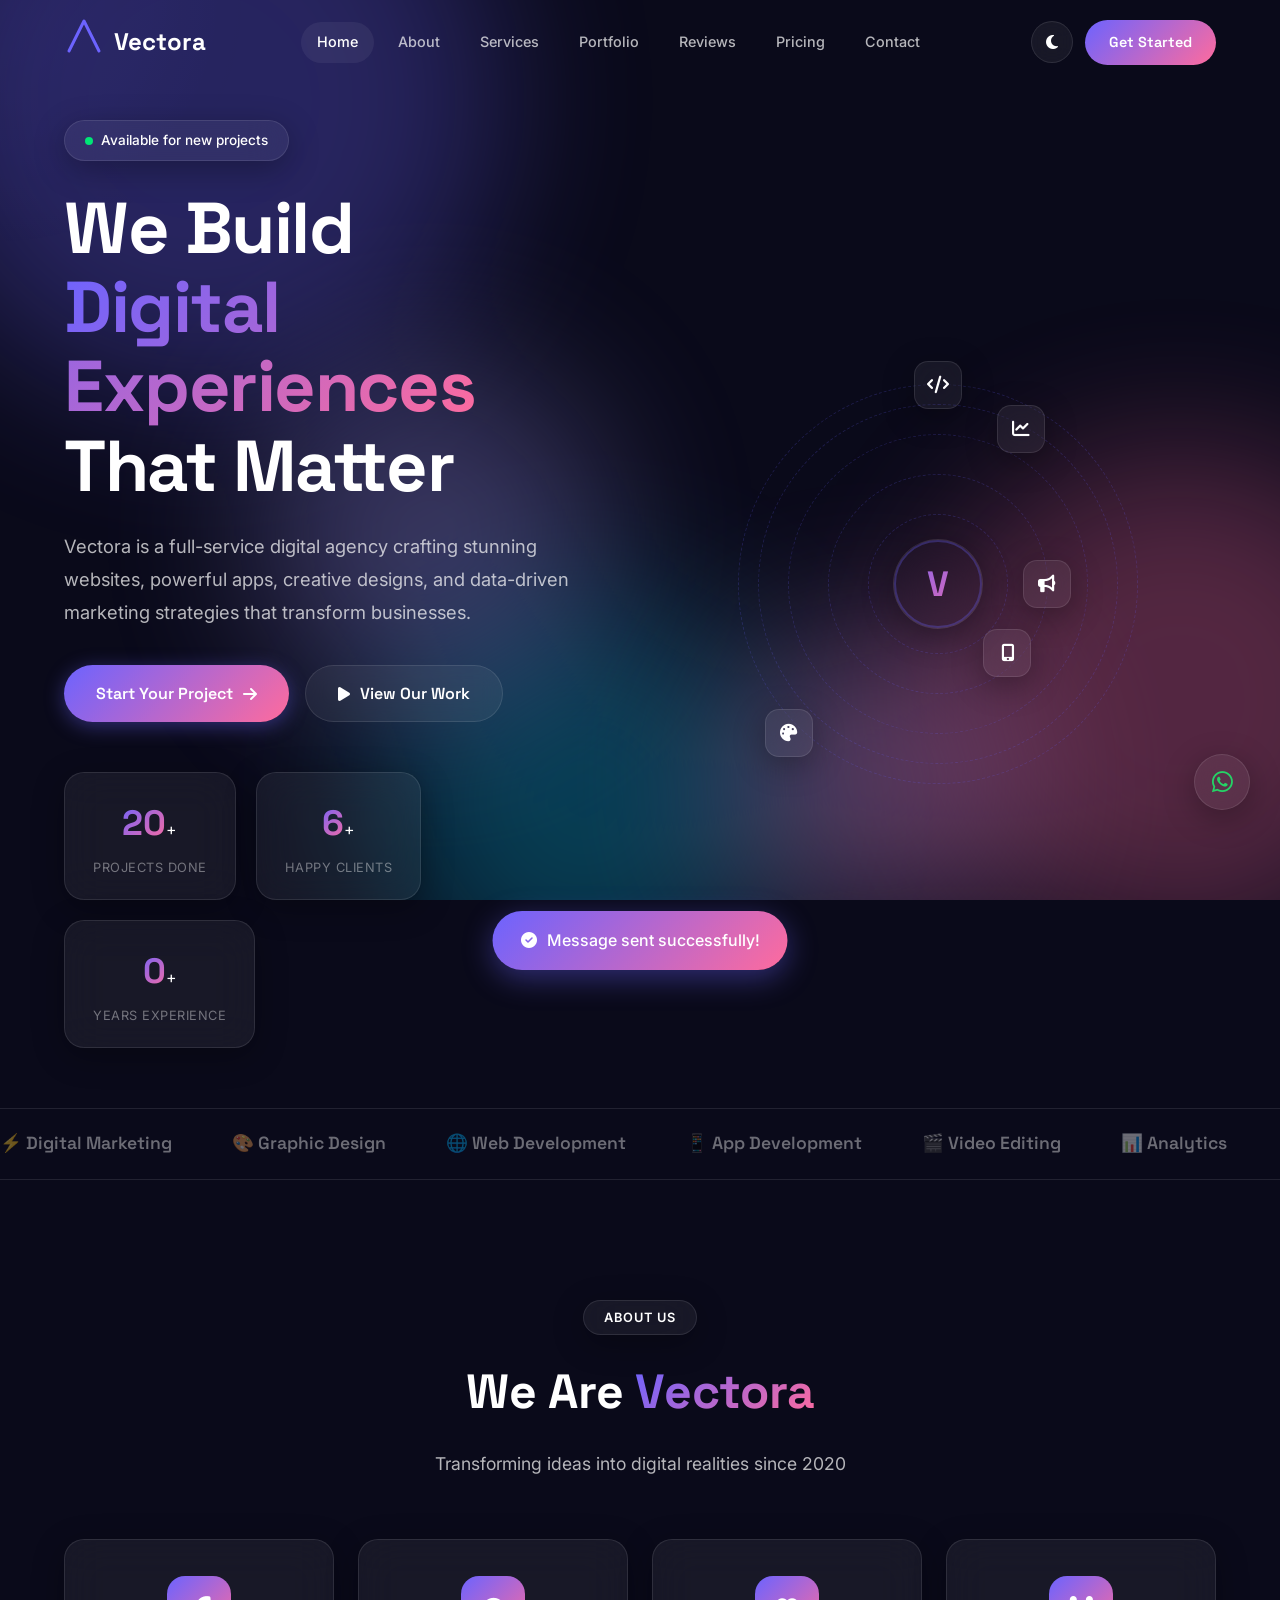
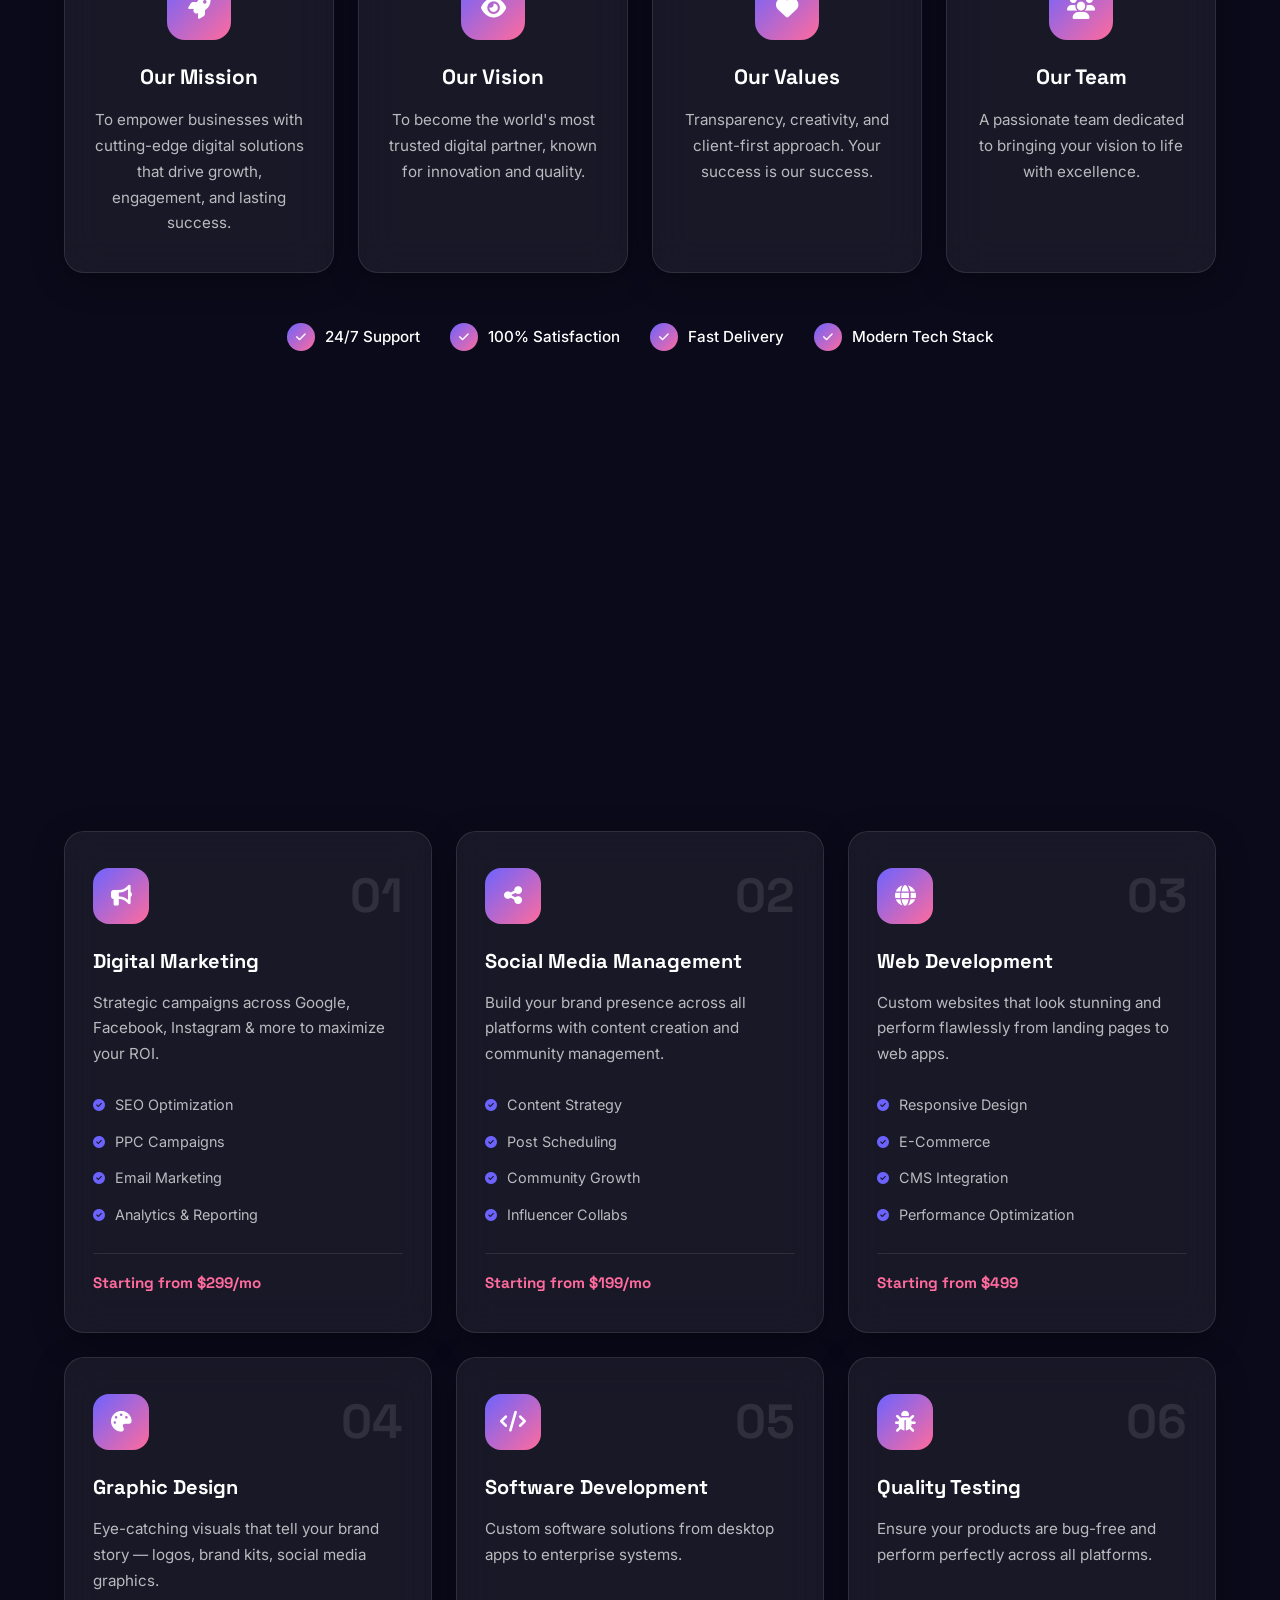
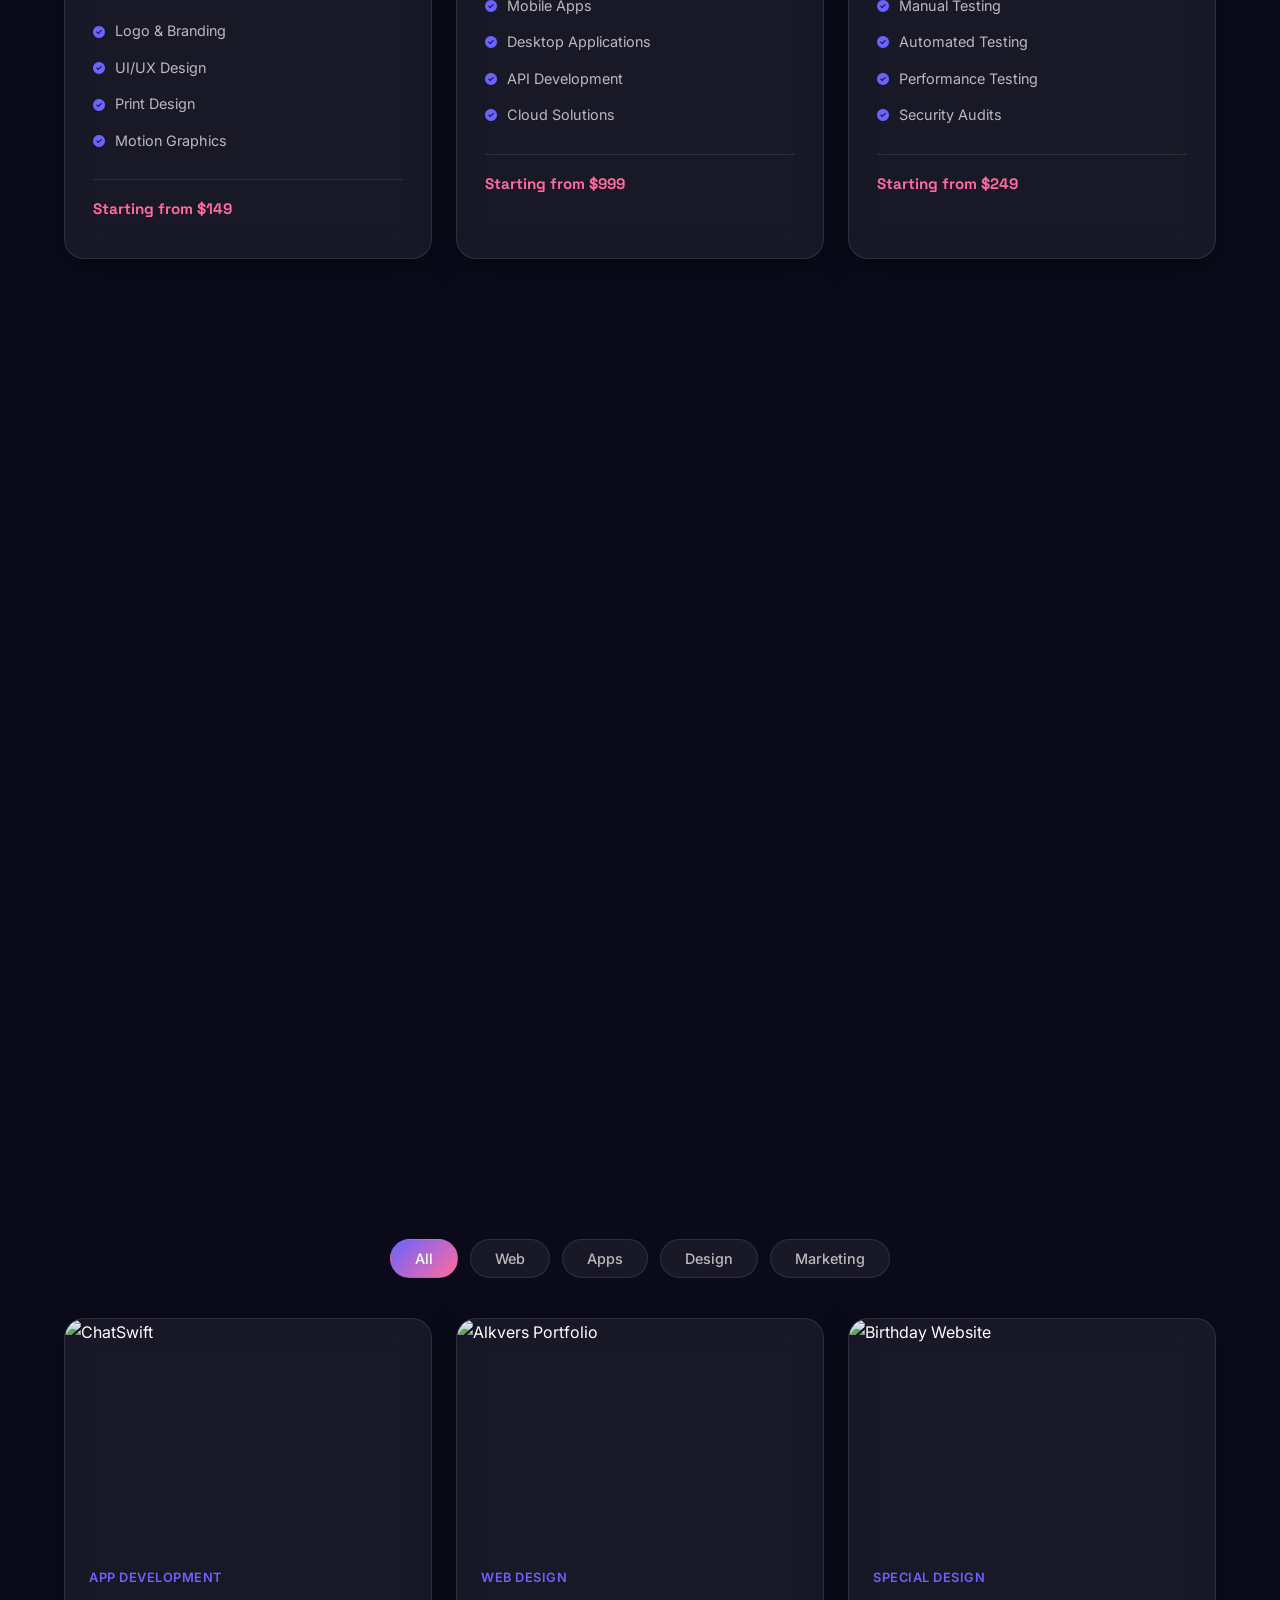
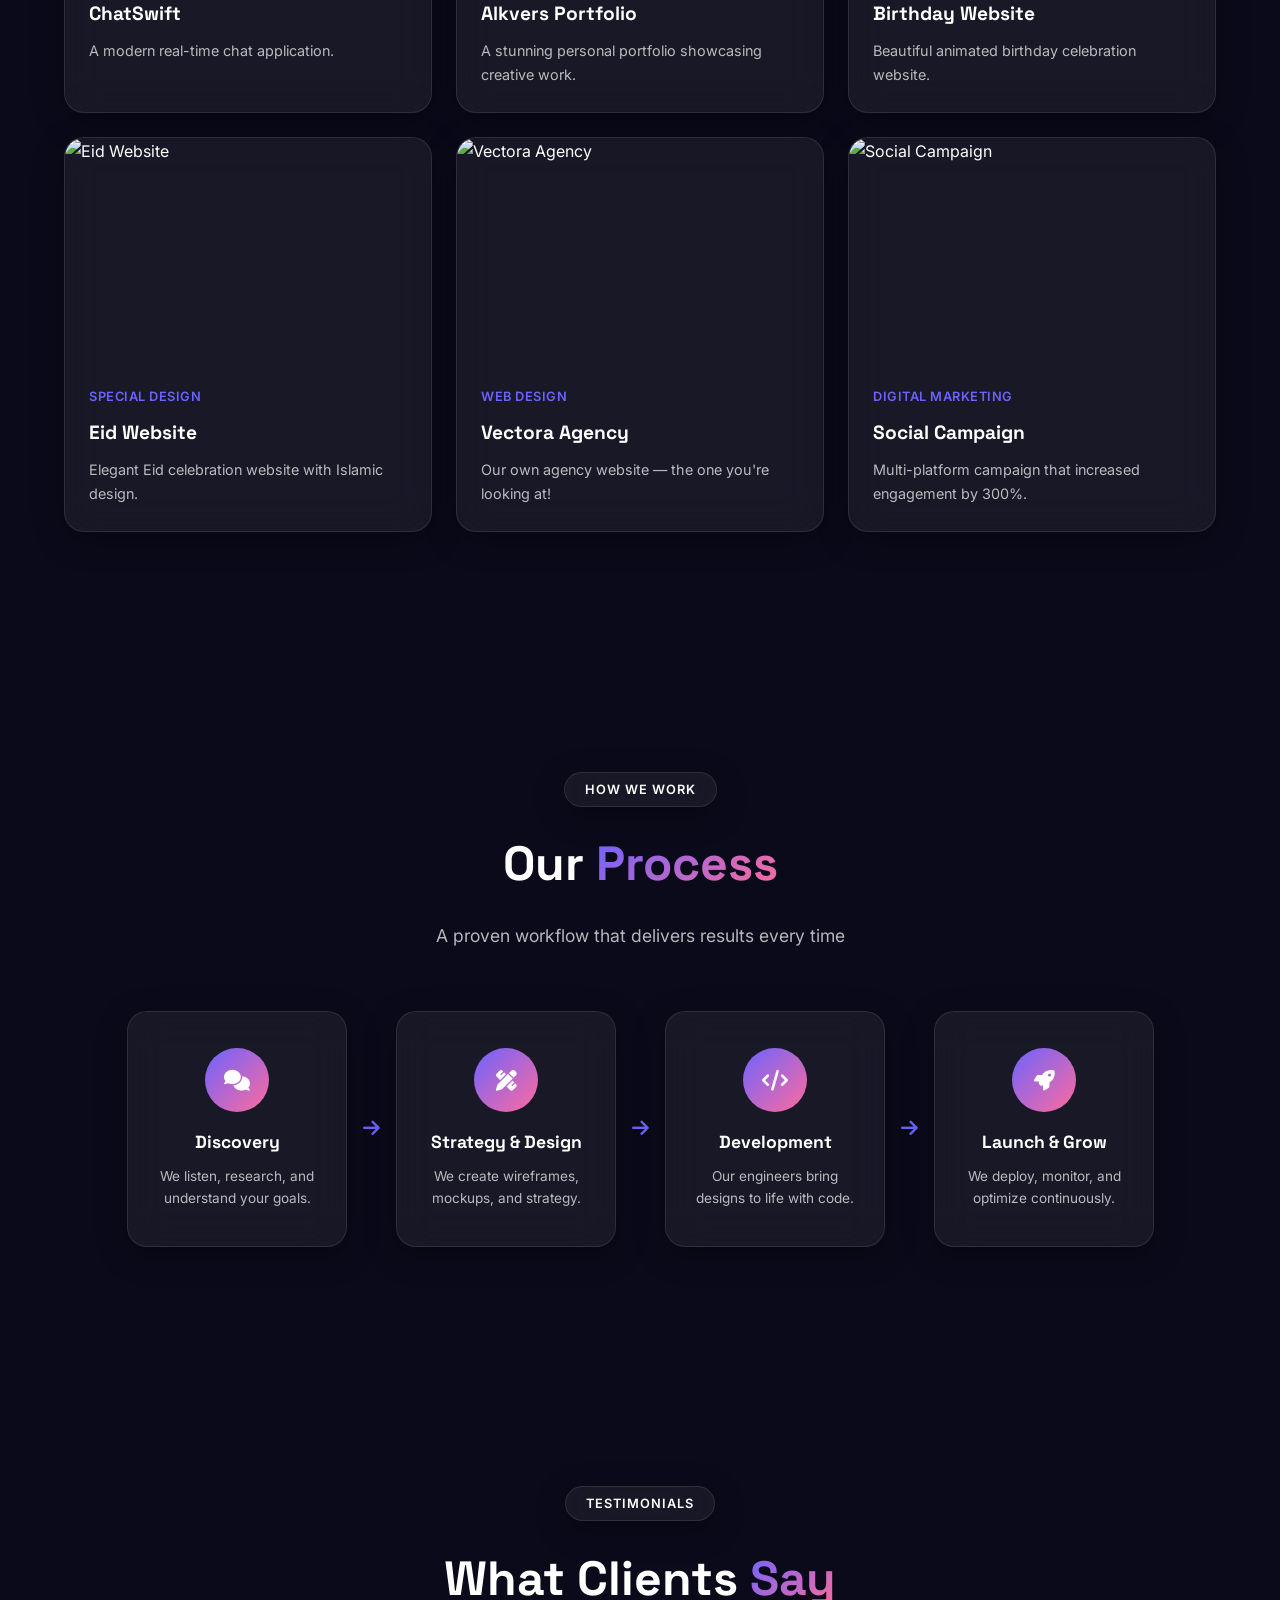
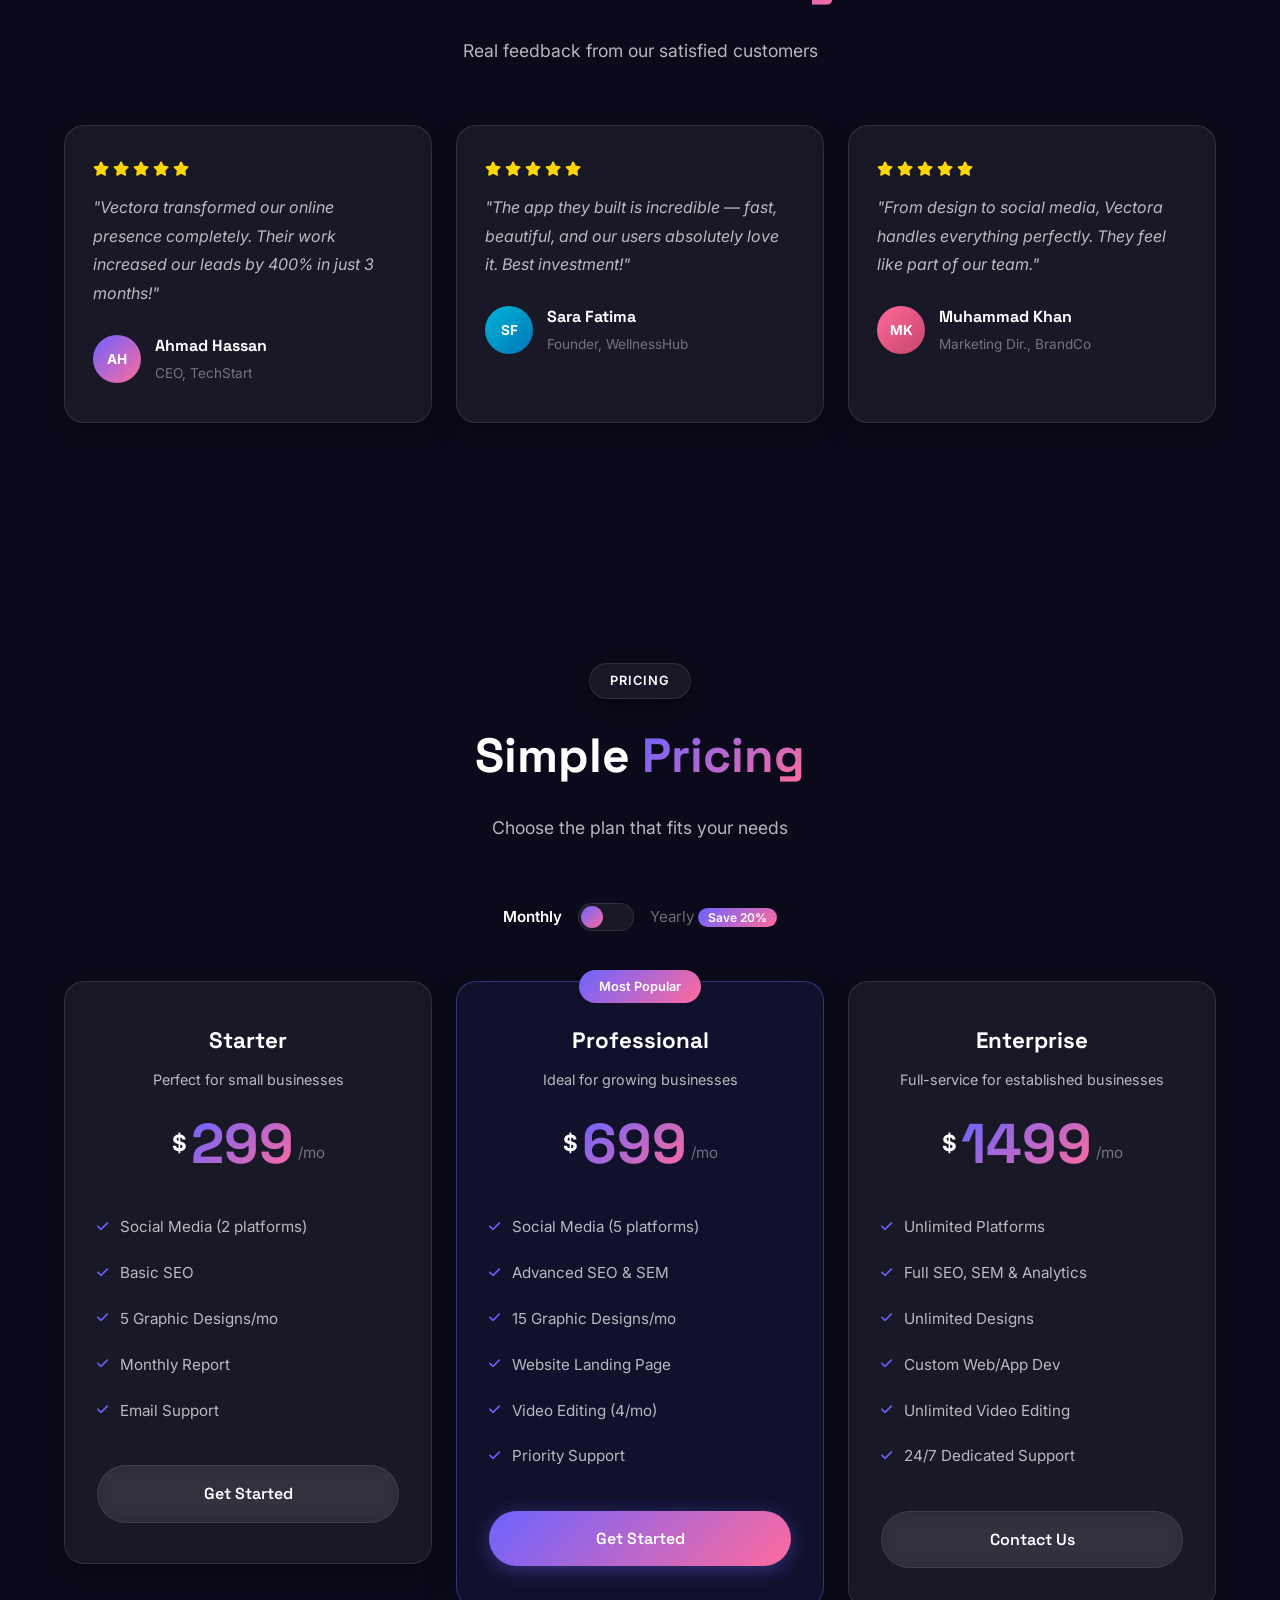
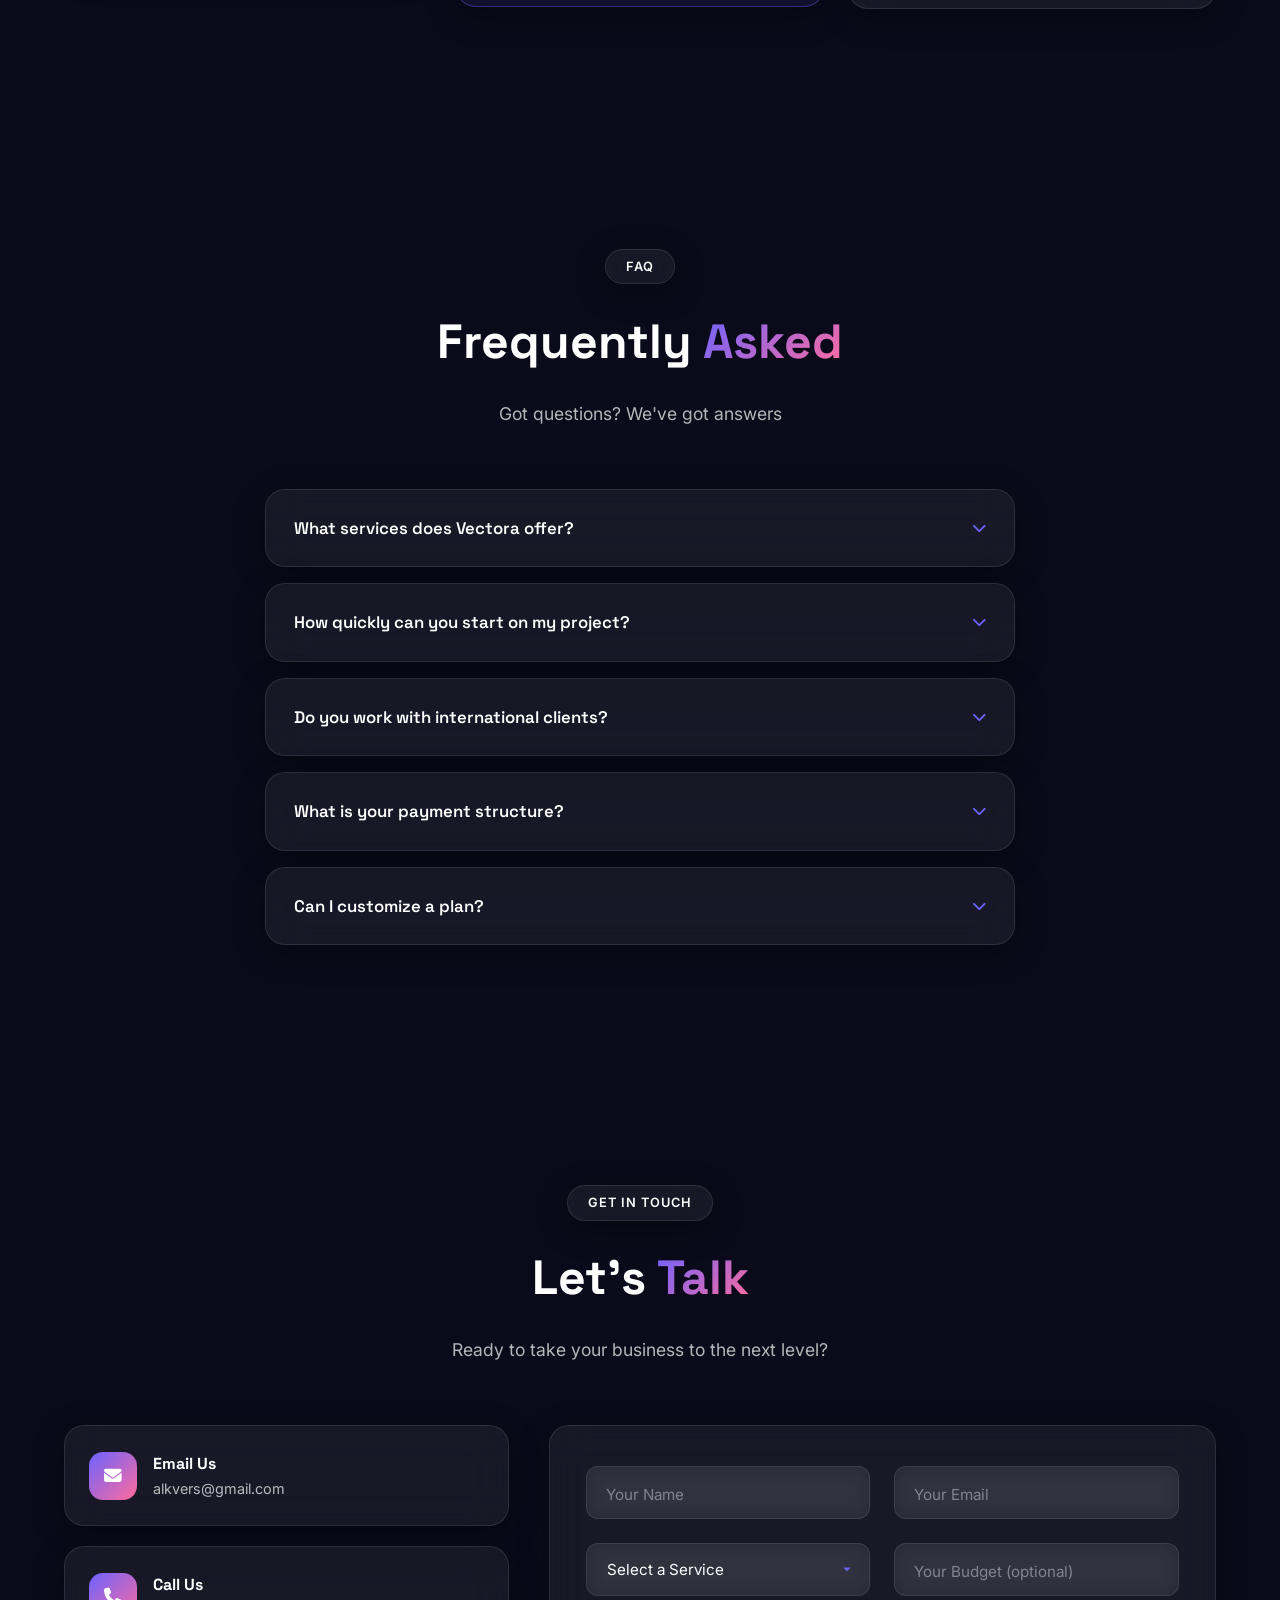
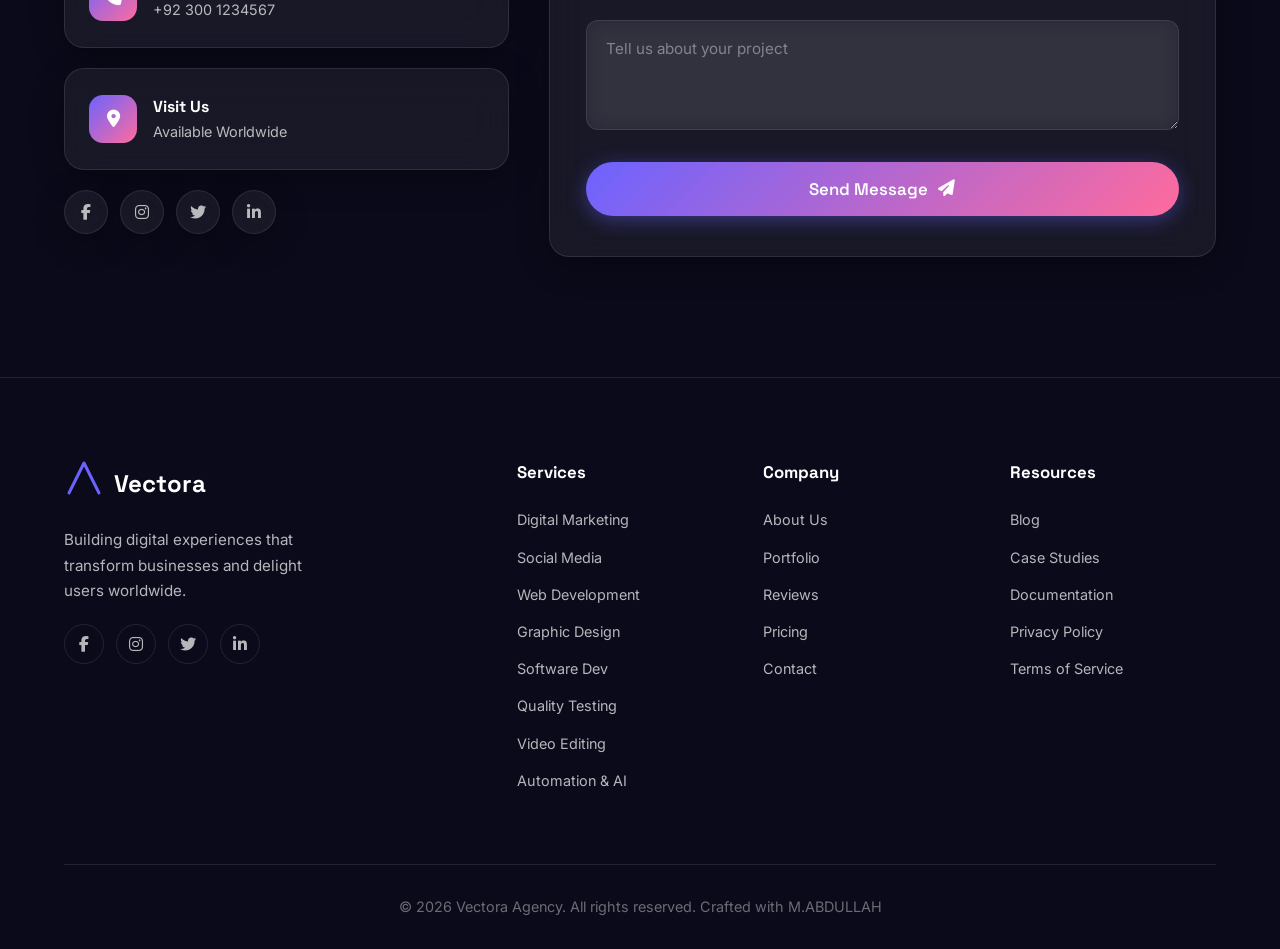
==== index.html @ d52bc5e6 "Add files via upload" ====
<!DOCTYPE html>
<html lang="en">
<head>
    <meta charset="UTF-8">
    <meta name="viewport" content="width=device-width, initial-scale=1.0">
    <title>Vectora — Digital Agency</title>
    <link rel="preconnect" href="https://fonts.googleapis.com">
    <link rel="preconnect" href="https://fonts.gstatic.com" crossorigin>
    <link href="https://fonts.googleapis.com/css2?family=Inter:wght@300;400;500;600;700;800;900&family=Space+Grotesk:wght@400;500;600;700&display=swap" rel="stylesheet">
    <link rel="stylesheet" href="https://cdnjs.cloudflare.com/ajax/libs/font-awesome/6.5.1/css/all.min.css">
    <style>
        :root {
            --bg-primary: #0a0a1a;
            --bg-secondary: #111128;
            --bg-card: rgba(255,255,255,0.04);
            --bg-card-hover: rgba(255,255,255,0.08);
            --glass-bg: rgba(255,255,255,0.06);
            --glass-border: rgba(255,255,255,0.1);
            --glass-shadow: 0 8px 32px rgba(0,0,0,0.3);
            --text-primary: #ffffff;
            --text-secondary: rgba(255,255,255,0.7);
            --text-muted: rgba(255,255,255,0.4);
            --accent-1: #6C63FF;
            --accent-2: #FF6B9D;
            --accent-3: #00B4D8;
            --gradient: linear-gradient(135deg, #6C63FF, #FF6B9D);
            --font-primary: 'Space Grotesk', sans-serif;
            --font-secondary: 'Inter', sans-serif;
            --border-radius: 20px;
            --border-radius-sm: 12px;
            --transition: all 0.4s cubic-bezier(0.25,0.46,0.45,0.94);
        }
        [data-theme="light"] {
            --bg-primary: #f0f2f5;
            --bg-secondary: #ffffff;
            --bg-card: rgba(0,0,0,0.02);
            --bg-card-hover: rgba(0,0,0,0.05);
            --glass-bg: rgba(255,255,255,0.7);
            --glass-border: rgba(255,255,255,0.8);
            --glass-shadow: 0 8px 32px rgba(0,0,0,0.1);
            --text-primary: #1a1a2e;
            --text-secondary: rgba(26,26,46,0.7);
            --text-muted: rgba(26,26,46,0.4);
        }
        *,*::before,*::after{margin:0;padding:0;box-sizing:border-box}
        html{scroll-behavior:smooth;scroll-padding-top:80px}
        body{font-family:var(--font-secondary);background:var(--bg-primary);color:var(--text-primary);line-height:1.7;overflow-x:hidden;-webkit-font-smoothing:antialiased}
        .cursor-glow{position:fixed;width:500px;height:500px;border-radius:50%;background:radial-gradient(circle,rgba(108,99,255,0.08) 0%,transparent 70%);pointer-events:none;z-index:0;transform:translate(-50%,-50%);transition:transform 0.1s ease}
        .bg-animation{position:fixed;top:0;left:0;width:100%;height:100%;z-index:0;overflow:hidden;pointer-events:none}
        .blob{position:absolute;border-radius:50%;filter:blur(80px);opacity:0.3;animation:blobFloat 20s ease-in-out infinite}
        .blob-1{width:600px;height:600px;background:var(--accent-1);top:-200px;left:-100px}
        .blob-2{width:500px;height:500px;background:var(--accent-2);top:50%;right:-150px;animation-delay:-5s}
        .blob-3{width:400px;height:400px;background:var(--accent-3);bottom:-100px;left:30%;animation-delay:-10s}
        .blob-4{width:350px;height:350px;background:#A29BFE;top:40%;left:20%;animation-delay:-15s}
        .blob-5{width:300px;height:300px;background:#FF9FF3;top:70%;right:20%;animation-delay:-8s}
        @keyframes blobFloat{0%,100%{transform:translate(0,0) scale(1)}25%{transform:translate(50px,-50px) scale(1.1)}50%{transform:translate(-30px,30px) scale(.95)}75%{transform:translate(40px,40px) scale(1.05)}}
        .container{max-width:1200px;margin:0 auto;padding:0 24px}
        .glass-card{background:var(--glass-bg);backdrop-filter:blur(20px);-webkit-backdrop-filter:blur(20px);border:1px solid var(--glass-border);border-radius:var(--border-radius);box-shadow:var(--glass-shadow);transition:var(--transition)}
        .glass-card:hover{background:var(--bg-card-hover);border-color:rgba(108,99,255,0.3);box-shadow:0 8px 40px rgba(108,99,255,0.1)}
        .gradient-text{background:var(--gradient);-webkit-background-clip:text;-webkit-text-fill-color:transparent;background-clip:text}
        .btn{display:inline-flex;align-items:center;gap:10px;padding:14px 32px;border-radius:50px;font-family:var(--font-primary);font-weight:600;font-size:1rem;text-decoration:none;cursor:pointer;border:none;transition:var(--transition);position:relative;overflow:hidden}
        .btn-primary{background:var(--gradient);color:#fff;box-shadow:0 4px 20px rgba(108,99,255,0.4)}
        .btn-primary:hover{transform:translateY(-3px);box-shadow:0 8px 30px rgba(108,99,255,0.6)}
        .btn-primary::after{content:'';position:absolute;top:0;left:-100%;width:100%;height:100%;background:linear-gradient(90deg,transparent,rgba(255,255,255,0.2),transparent);transition:left 0.5s}
        .btn-primary:hover::after{left:100%}
        .btn-glass{background:var(--glass-bg);color:var(--text-primary);border:1px solid var(--glass-border);backdrop-filter:blur(10px)}
        .btn-glass:hover{background:var(--bg-card-hover);border-color:var(--accent-1);transform:translateY(-3px)}
        .navbar{position:fixed;top:0;left:0;right:0;z-index:1000;padding:16px 0;transition:var(--transition)}
        .navbar.scrolled{background:rgba(10,10,26,0.85);backdrop-filter:blur(20px);border-bottom:1px solid var(--glass-border);padding:10px 0}
        .nav-container{max-width:1200px;margin:0 auto;padding:0 24px;display:flex;align-items:center;justify-content:space-between}
        .nav-logo{display:flex;align-items:center;gap:10px;text-decoration:none;color:var(--text-primary);font-family:var(--font-primary);font-size:1.5rem;font-weight:700}
        .nav-links{display:flex;align-items:center;gap:8px}
        .nav-link{padding:8px 16px;border-radius:50px;text-decoration:none;color:var(--text-secondary);font-family:var(--font-secondary);font-size:.9rem;font-weight:500;transition:var(--transition)}
        .nav-link:hover,.nav-link.active{color:var(--text-primary);background:var(--glass-bg)}
        .nav-actions{display:flex;align-items:center;gap:12px}
        .theme-toggle{width:42px;height:42px;border-radius:50%;border:1px solid var(--glass-border);background:var(--glass-bg);color:var(--text-primary);cursor:pointer;display:flex;align-items:center;justify-content:center;font-size:1rem;transition:var(--transition);backdrop-filter:blur(10px)}
        .nav-cta{padding:10px 24px;border-radius:50px;background:var(--gradient);color:#fff;text-decoration:none;font-family:var(--font-primary);font-weight:600;font-size:.9rem;transition:var(--transition)}
        .hamburger{display:none;flex-direction:column;gap:5px;background:none;border:none;cursor:pointer;padding:5px}
        .hamburger span{width:25px;height:2px;background:var(--text-primary);border-radius:2px;transition:var(--transition)}
        .hero{min-height:100vh;display:flex;align-items:center;padding:120px 24px 60px;position:relative;z-index:1;max-width:1200px;margin:0 auto;gap:40px}
        .hero-content{flex:1;max-width:650px}
        .hero-badge{display:inline-flex;align-items:center;gap:8px;padding:8px 20px;border-radius:50px;font-size:.85rem;font-weight:500;margin-bottom:28px}
        .badge-dot{width:8px;height:8px;border-radius:50%;background:#00E676;animation:pulse 2s ease-in-out infinite}
        @keyframes pulse{0%,100%{opacity:1;transform:scale(1)}50%{opacity:.5;transform:scale(1.3)}}
        .hero-title{font-family:var(--font-primary);font-size:clamp(2.8rem,6vw,4.5rem);font-weight:800;line-height:1.1;margin-bottom:24px;letter-spacing:-.02em}
        .hero-subtitle{font-size:1.15rem;color:var(--text-secondary);line-height:1.8;margin-bottom:36px;max-width:520px}
        .hero-buttons{display:flex;gap:16px;margin-bottom:50px;flex-wrap:wrap}
        .hero-stats{display:flex;gap:20px;flex-wrap:wrap}
        .stat-item{padding:20px 28px;text-align:center;border-radius:var(--border-radius)}
        .stat-number{font-family:var(--font-primary);font-size:2.2rem;font-weight:800;background:var(--gradient);-webkit-background-clip:text;-webkit-text-fill-color:transparent}
        .stat-label{display:block;font-size:.8rem;color:var(--text-muted);margin-top:4px;text-transform:uppercase;letter-spacing:.5px}
        .hero-visual{flex:1;display:flex;justify-content:center;align-items:center}
        .orbit-container{position:relative;width:400px;height:400px}
        .orbit{position:absolute;border:1px dashed rgba(108,99,255,0.2);border-radius:50%;animation:orbitSpin linear infinite}
        .orbit-1{width:100%;height:100%;top:0;left:0;animation-duration:30s}
        .orbit-2{width:75%;height:75%;top:12.5%;left:12.5%;animation-duration:24s;animation-direction:reverse}
        .orbit-3{width:55%;height:55%;top:22.5%;left:22.5%;animation-duration:18s}
        .orbit-4{width:35%;height:35%;top:32.5%;left:32.5%;animation-duration:12s;animation-direction:reverse}
        .orbit-5{width:90%;height:90%;top:5%;left:5%;animation-duration:35s}
        @keyframes orbitSpin{from{transform:rotate(0deg)}to{transform:rotate(360deg)}}
        .orbit-icon{position:absolute;width:48px;height:48px;display:flex;align-items:center;justify-content:center;border-radius:14px;font-size:1.1rem}
        .orbit-1 .orbit-icon{top:0;left:50%;transform:translate(-50%,-50%)}
        .orbit-2 .orbit-icon{bottom:0;left:0;transform:translate(-50%,50%)}
        .orbit-3 .orbit-icon{top:50%;right:0;transform:translate(50%,-50%)}
        .orbit-4 .orbit-icon{bottom:0;right:0;transform:translate(50%,50%)}
        .orbit-5 .orbit-icon{top:0;right:20%}
        .orbit-center{position:absolute;width:90px;height:90px;top:50%;left:50%;transform:translate(-50%,-50%);display:flex;align-items:center;justify-content:center;font-family:var(--font-primary);font-size:2.2rem;font-weight:800;background:var(--gradient);-webkit-background-clip:text;-webkit-text-fill-color:transparent;border-radius:50%}
        .pulse-ring{position:absolute;width:100%;height:100%;border-radius:50%;border:2px solid rgba(108,99,255,0.3);animation:pulseRing 3s ease-in-out infinite}
        @keyframes pulseRing{0%{transform:scale(1);opacity:1}100%{transform:scale(1.8);opacity:0}}
        .marquee-section{padding:20px 0;border-top:1px solid var(--glass-border);border-bottom:1px solid var(--glass-border);overflow:hidden;position:relative;z-index:1}
        .marquee-track{overflow:hidden}
        .marquee-content{display:flex;gap:60px;animation:marquee 30s linear infinite;width:max-content}
        .marquee-content span{font-family:var(--font-primary);font-size:1.1rem;font-weight:600;color:var(--text-muted);white-space:nowrap;transition:color .3s}
        .marquee-content span:hover{color:var(--text-primary)}
        @keyframes marquee{0%{transform:translateX(0)}100%{transform:translateX(-50%)}}
        .section-header{text-align:center;margin-bottom:60px}
        .section-tag{display:inline-block;padding:6px 20px;border-radius:50px;font-size:.8rem;font-weight:600;text-transform:uppercase;letter-spacing:1px;margin-bottom:16px}
        .section-title{font-family:var(--font-primary);font-size:clamp(2rem,4vw,3rem);font-weight:800;margin-bottom:16px}
        .section-subtitle{font-size:1.1rem;color:var(--text-secondary);max-width:500px;margin:0 auto}
        .about{padding:120px 0;position:relative;z-index:1}
        .about-grid{display:grid;grid-template-columns:repeat(auto-fit,minmax(260px,1fr));gap:24px;margin-bottom:50px}
        .about-card{padding:36px 28px;text-align:center}
        .about-icon{width:64px;height:64px;border-radius:18px;background:var(--gradient);display:flex;align-items:center;justify-content:center;font-size:1.4rem;color:#fff;margin:0 auto 20px}
        .about-card h3{font-family:var(--font-primary);font-size:1.3rem;margin-bottom:12px}
        .about-card p{color:var(--text-secondary);font-size:.95rem;line-height:1.7}
        .about-features{display:flex;justify-content:center;gap:30px;flex-wrap:wrap}
        .feature-item{display:flex;align-items:center;gap:10px}
        .feature-check{width:28px;height:28px;border-radius:50%;background:var(--gradient);display:flex;align-items:center;justify-content:center;font-size:.7rem;color:#fff}
        .feature-item span{font-weight:500;font-size:.95rem}
        .services{padding:120px 0;position:relative;z-index:1}
        .services-grid{display:grid;grid-template-columns:repeat(auto-fit,minmax(280px,1fr));gap:24px}
        .service-card{padding:36px 28px;position:relative;overflow:hidden}
        .service-icon-wrapper{display:flex;align-items:center;justify-content:space-between;margin-bottom:20px}
        .service-icon{width:56px;height:56px;border-radius:16px;background:var(--gradient);display:flex;align-items:center;justify-content:center;font-size:1.3rem;color:#fff;transition:var(--transition)}
        .service-card:hover .service-icon{transform:scale(1.1) rotate(5deg)}
        .service-number{font-family:var(--font-primary);font-size:3rem;font-weight:800;color:var(--glass-border);line-height:1}
        .service-card h3{font-family:var(--font-primary);font-size:1.25rem;margin-bottom:12px}
        .service-card>p{color:var(--text-secondary);font-size:.95rem;margin-bottom:20px;line-height:1.7}
        .service-features{list-style:none;margin-bottom:20px}
        .service-features li{display:flex;align-items:center;gap:10px;padding:6px 0;font-size:.9rem;color:var(--text-secondary)}
        .service-features li i{color:var(--accent-1);font-size:.75rem}
        .service-price{font-family:var(--font-primary);font-weight:700;color:var(--accent-2);font-size:.95rem;padding-top:16px;border-top:1px solid var(--glass-border)}
        .portfolio{padding:120px 0;position:relative;z-index:1}
        .portfolio-filters{display:flex;justify-content:center;gap:12px;margin-bottom:40px;flex-wrap:wrap}
        .filter-btn{padding:10px 24px;border-radius:50px;border:1px solid var(--glass-border);background:var(--glass-bg);color:var(--text-secondary);font-family:var(--font-secondary);font-size:.9rem;font-weight:500;cursor:pointer;transition:var(--transition);backdrop-filter:blur(10px)}
        .filter-btn:hover,.filter-btn.active{background:var(--gradient);color:#fff;border-color:transparent}
        .portfolio-grid{display:grid;grid-template-columns:repeat(auto-fit,minmax(340px,1fr));gap:24px}
        .portfolio-card{overflow:hidden;transition:var(--transition)}
        .portfolio-image{position:relative;height:220px;overflow:hidden}
        .portfolio-placeholder{width:100%;height:100%;display:flex;align-items:center;justify-content:center;font-size:3rem;color:rgba(255,255,255,0.8)}
        .portfolio-overlay{position:absolute;top:0;left:0;width:100%;height:100%;background:rgba(10,10,26,0.6);display:flex;align-items:center;justify-content:center;opacity:0;transition:var(--transition)}
        .portfolio-card:hover .portfolio-overlay{opacity:1}
        .portfolio-link{width:52px;height:52px;border-radius:50%;background:var(--gradient);display:flex;align-items:center;justify-content:center;color:#fff;font-size:1.1rem;text-decoration:none;transform:translateY(20px);transition:var(--transition)}
        .portfolio-card:hover .portfolio-link{transform:translateY(0)}
        .portfolio-info{padding:24px}
        .portfolio-category{font-size:.8rem;color:var(--accent-1);font-weight:600;text-transform:uppercase;letter-spacing:.5px}
        .portfolio-info h3{font-family:var(--font-primary);font-size:1.2rem;margin:8px 0}
        .portfolio-info p{font-size:.9rem;color:var(--text-secondary)}
        .portfolio-card.hidden{display:none}
        .process{padding:120px 0;position:relative;z-index:1}
        .process-timeline{display:flex;align-items:center;justify-content:center;gap:16px;flex-wrap:wrap}
        .process-step{padding:36px 28px;text-align:center;width:220px;position:relative}
        .step-icon{width:64px;height:64px;border-radius:50%;background:var(--gradient);display:flex;align-items:center;justify-content:center;font-size:1.3rem;color:#fff;margin:0 auto 16px}
        .process-step h3{font-family:var(--font-primary);font-size:1.1rem;margin-bottom:8px}
        .process-step p{font-size:.85rem;color:var(--text-secondary);line-height:1.6}
        .process-connector{color:var(--accent-1);font-size:1.2rem}
        .testimonials{padding:120px 0;position:relative;z-index:1}
        .testimonials-grid{display:grid;grid-template-columns:repeat(auto-fit,minmax(320px,1fr));gap:24px}
        .testimonial-card{padding:36px 28px}
        .testimonial-stars{color:#FFD700;font-size:.9rem;margin-bottom:16px;display:flex;gap:4px}
        .testimonial-card p{font-size:1rem;line-height:1.8;color:var(--text-secondary);margin-bottom:24px;font-style:italic}
        .testimonial-author{display:flex;align-items:center;gap:14px}
        .author-avatar{width:48px;height:48px;border-radius:50%;display:flex;align-items:center;justify-content:center;color:#fff;font-weight:700;font-size:.85rem}
        .testimonial-author strong{display:block;font-family:var(--font-primary)}
        .testimonial-author span{font-size:.85rem;color:var(--text-muted)}
        .pricing{padding:120px 0;position:relative;z-index:1}
        .pricing-toggle{display:flex;align-items:center;justify-content:center;gap:16px;margin-bottom:50px}
        .toggle-label{font-size:.95rem;color:var(--text-muted);transition:var(--transition)}
        .toggle-label.active{color:var(--text-primary);font-weight:600}
        .save-badge{background:var(--gradient);color:#fff;padding:2px 10px;border-radius:50px;font-size:.75rem;font-weight:600}
        .toggle-switch{position:relative;width:56px;height:28px}
        .toggle-switch input{opacity:0;width:0;height:0}
        .toggle-slider{position:absolute;cursor:pointer;top:0;left:0;right:0;bottom:0;background:var(--glass-bg);border:1px solid var(--glass-border);border-radius:28px;transition:var(--transition)}
        .toggle-slider::before{content:'';position:absolute;height:22px;width:22px;left:2px;bottom:2px;background:var(--gradient);border-radius:50%;transition:var(--transition)}
        .toggle-switch input:checked+.toggle-slider::before{transform:translateX(28px)}
        .pricing-grid{display:grid;grid-template-columns:repeat(auto-fit,minmax(300px,1fr));gap:24px;align-items:start}
        .pricing-card{padding:40px 32px;text-align:center;position:relative}
        .pricing-card.featured{border-color:rgba(108,99,255,0.4);background:rgba(108,99,255,0.08);transform:scale(1.05)}
        .popular-badge{position:absolute;top:-12px;left:50%;transform:translateX(-50%);padding:6px 20px;background:var(--gradient);color:#fff;border-radius:50px;font-size:.8rem;font-weight:600;white-space:nowrap}
        .pricing-header h3{font-family:var(--font-primary);font-size:1.4rem;margin-bottom:8px}
        .pricing-header p{font-size:.9rem;color:var(--text-secondary);margin-bottom:24px}
        .price{display:flex;align-items:flex-start;justify-content:center;gap:4px;margin-bottom:32px}
        .currency{font-size:1.4rem;font-weight:700;margin-top:8px}
        .amount{font-family:var(--font-primary);font-size:3.5rem;font-weight:800;line-height:1;background:var(--gradient);-webkit-background-clip:text;-webkit-text-fill-color:transparent}
        .period{font-size:.95rem;color:var(--text-muted);align-self:flex-end;margin-bottom:6px}
        .pricing-features{list-style:none;margin-bottom:32px;text-align:left}
        .pricing-features li{display:flex;align-items:center;gap:12px;padding:10px 0;font-size:.95rem;color:var(--text-secondary)}
        .pricing-features li i{color:var(--accent-1);font-size:.8rem}
        .pricing-btn{width:100%;justify-content:center}
        .faq{padding:120px 0;position:relative;z-index:1}
        .faq-list{max-width:750px;margin:0 auto;display:flex;flex-direction:column;gap:16px}
        .faq-item{padding:24px 28px;cursor:pointer;overflow:hidden}
        .faq-question{display:flex;align-items:center;justify-content:space-between;font-family:var(--font-primary);font-weight:600;font-size:1.05rem}
        .faq-question i{font-size:.9rem;color:var(--accent-1);transition:var(--transition)}
        .faq-item.active .faq-question i{transform:rotate(180deg)}
        .faq-answer{max-height:0;overflow:hidden;transition:max-height .4s ease,padding .4s ease}
        .faq-item.active .faq-answer{max-height:300px;padding-top:16px}
        .faq-answer p{color:var(--text-secondary);font-size:.95rem;line-height:1.8}
        .contact{padding:120px 0;position:relative;z-index:1}
        .contact-grid{display:grid;grid-template-columns:1fr 1.5fr;gap:40px;align-items:start}
        .contact-info{display:flex;flex-direction:column;gap:20px}
        .contact-card{padding:24px;display:flex;align-items:center;gap:16px}
        .contact-icon{width:48px;height:48px;border-radius:14px;background:var(--gradient);display:flex;align-items:center;justify-content:center;font-size:1.1rem;color:#fff;flex-shrink:0}
        .contact-card h3{font-family:var(--font-primary);font-size:1rem}
        .contact-card p{font-size:.9rem;color:var(--text-secondary)}
        .social-links{display:flex;gap:12px}
        .social-link{width:44px;height:44px;border-radius:50%;display:flex;align-items:center;justify-content:center;color:var(--text-secondary);text-decoration:none;font-size:1rem;transition:var(--transition)}
        .social-link:hover{color:#fff;background:var(--gradient);border-color:transparent;transform:translateY(-3px)}
        .contact-form{padding:40px 36px;display:grid;grid-template-columns:1fr 1fr;gap:24px}
        .form-group{position:relative}
        .form-group.full-width{grid-column:1/-1}
        .form-group input,.form-group textarea,.form-group select{width:100%;padding:16px 20px;border-radius:var(--border-radius-sm);border:1px solid var(--glass-border);background:var(--glass-bg);color:var(--text-primary);font-family:var(--font-secondary);font-size:.95rem;transition:var(--transition);outline:none;backdrop-filter:blur(10px)}
        .form-group input:focus,.form-group textarea:focus,.form-group select:focus{border-color:var(--accent-1);box-shadow:0 0 0 3px rgba(108,99,255,0.1)}
        .form-group label{position:absolute;top:16px;left:20px;color:var(--text-muted);font-size:.95rem;pointer-events:none;transition:var(--transition)}
        .form-group input:focus+label,.form-group input:not(:placeholder-shown)+label,.form-group textarea:focus+label,.form-group textarea:not(:placeholder-shown)+label{top:-8px;left:16px;font-size:.75rem;background:var(--bg-primary);padding:0 6px;color:var(--accent-1)}
        .form-group select{appearance:none;cursor:pointer;padding-right:40px;background-image:url("data:image/svg+xml,%3Csvg xmlns='http://www.w3.org/2000/svg' width='12' height='12' fill='%236C63FF' viewBox='0 0 16 16'%3E%3Cpath d='M8 11L3 6h10z'/%3E%3C/svg%3E");background-repeat:no-repeat;background-position:right 16px center}
        .form-group select option{background:var(--bg-secondary);color:var(--text-primary)}
        .form-group textarea{resize:vertical;min-height:100px}
        .submit-btn{grid-column:1/-1;width:100%;justify-content:center;padding:16px;font-size:1.05rem}
        .footer{padding:80px 0 30px;border-top:1px solid var(--glass-border);position:relative;z-index:1}
        .footer-grid{display:grid;grid-template-columns:2fr 1fr 1fr 1fr;gap:40px;margin-bottom:60px}
        .footer-brand p{color:var(--text-secondary);font-size:.95rem;margin-top:16px;max-width:280px}
        .footer-social{display:flex;gap:12px;margin-top:20px}
        .footer-social a{width:40px;height:40px;border-radius:50%;border:1px solid var(--glass-border);display:flex;align-items:center;justify-content:center;color:var(--text-secondary);text-decoration:none;transition:var(--transition)}
        .footer-social a:hover{background:var(--gradient);color:#fff;border-color:transparent}
        .footer-links h4{font-family:var(--font-primary);margin-bottom:20px;font-size:1.05rem}
        .footer-links ul{list-style:none}
        .footer-links li{margin-bottom:10px}
        .footer-links a{color:var(--text-secondary);text-decoration:none;font-size:.9rem;transition:var(--transition)}
        .footer-links a:hover{color:var(--accent-1)}
        .footer-bottom{text-align:center;padding-top:30px;border-top:1px solid var(--glass-border);color:var(--text-muted);font-size:.9rem}
        .back-to-top{position:fixed;bottom:30px;right:30px;width:48px;height:48px;border-radius:50%;display:flex;align-items:center;justify-content:center;cursor:pointer;z-index:999;opacity:0;pointer-events:none;transform:translateY(20px);transition:var(--transition);font-size:1rem;color:var(--text-primary)}
        .back-to-top.visible{opacity:1;pointer-events:auto;transform:translateY(0)}
        .whatsapp-float{position:fixed;bottom:90px;right:30px;width:56px;height:56px;border-radius:50%;display:flex;align-items:center;justify-content:center;font-size:1.5rem;color:#25D366;z-index:999;text-decoration:none;animation:whatsappPulse 2s infinite}
        .whatsapp-float:hover{transform:scale(1.1);background:rgba(37,211,102,0.15)}
        @keyframes whatsappPulse{0%,100%{box-shadow:0 0 0 0 rgba(37,211,102,0.3)}50%{box-shadow:0 0 0 12px rgba(37,211,102,0)}}
        .toast{position:fixed;bottom:30px;left:50%;transform:translateX(-50%) translateY(100px);padding:16px 28px;background:var(--gradient);color:#fff;border-radius:50px;display:flex;align-items:center;gap:10px;font-weight:500;z-index:10000;transition:transform .4s cubic-bezier(0.68,-0.55,0.265,1.55);box-shadow:0 8px 30px rgba(108,99,255,0.4)}
        .toast.show{transform:translateX(-50%) translateY(0)}
        .reveal{opacity:0;transform:translateY(40px);transition:opacity .8s ease,transform .8s ease}
        .reveal.revealed{opacity:1;transform:translateY(0)}
        @keyframes fadeInUp{from{opacity:0;transform:translateY(30px)}to{opacity:1;transform:translateY(0)}}
        @media(max-width:1024px){.hero{flex-direction:column;text-align:center;padding-top:140px}.hero-subtitle{margin:0 auto 36px}.hero-buttons{justify-content:center}.hero-stats{justify-content:center}.orbit-container{width:300px;height:300px}.footer-grid{grid-template-columns:1fr 1fr}}
        @media(max-width:768px){.nav-links{display:none;position:absolute;top:100%;left:0;right:0;flex-direction:column;background:rgba(10,10,26,0.95);backdrop-filter:blur(20px);padding:20px;border-bottom:1px solid var(--glass-border);gap:4px}.nav-links.active{display:flex}.hamburger{display:flex}.nav-cta{display:none}.hero-title{font-size:2.5rem}.stat-item{padding:14px 20px}.contact-grid{grid-template-columns:1fr}.contact-form{grid-template-columns:1fr;padding:28px 24px}.process-timeline{flex-direction:column}.process-connector{transform:rotate(90deg)}.pricing-card.featured{transform:scale(1)}.portfolio-grid{grid-template-columns:1fr}.footer-grid{grid-template-columns:1fr}.cursor-glow{display:none}}
        @media(max-width:480px){.hero-title{font-size:2rem}.hero-buttons{flex-direction:column;align-items:center}.hero-stats{flex-direction:column;align-items:center}.stat-item{width:100%}.about-grid{grid-template-columns:1fr}.services-grid{grid-template-columns:1fr}.testimonials-grid{grid-template-columns:1fr}.pricing-grid{grid-template-columns:1fr}}
    </style>
</head>
<body>
    <div class="cursor-glow" id="cursorGlow"></div>
    <div class="bg-animation">
        <div class="blob blob-1"></div>
        <div class="blob blob-2"></div>
        <div class="blob blob-3"></div>
        <div class="blob blob-4"></div>
        <div class="blob blob-5"></div>
    </div>
    <nav class="navbar" id="navbar">
        <div class="nav-container">
            <a href="#" class="nav-logo">
                <div class="logo-icon">
                    <svg width="40" height="40" viewBox="0 0 40 40" fill="none">
                        <path d="M5 35L20 5L35 35" stroke="url(#lg)" stroke-width="3" stroke-linecap="round" stroke-linejoin="round"/>
                        <path d="M12 25H28" stroke="url(#lg)" stroke-width="3" stroke-linecap="round"/>
                        <defs><linearGradient id="lg" x1="5" y1="5" x2="35" y2="35"><stop stop-color="#6C63FF"/><stop offset="1" stop-color="#FF6B9D"/></linearGradient></defs>
                    </svg>
                </div>
                <span>Vectora</span>
            </a>
            <div class="nav-links" id="navLinks">
                <a href="#home" class="nav-link active">Home</a>
                <a href="#about" class="nav-link">About</a>
                <a href="#services" class="nav-link">Services</a>
                <a href="#portfolio" class="nav-link">Portfolio</a>
                <a href="#testimonials" class="nav-link">Reviews</a>
                <a href="#pricing" class="nav-link">Pricing</a>
                <a href="#contact" class="nav-link">Contact</a>
            </div>
            <div class="nav-actions">
                <button class="theme-toggle" id="themeToggle" aria-label="Toggle theme"><i class="fas fa-moon"></i></button>
                <a href="#contact" class="nav-cta">Get Started</a>
                <button class="hamburger" id="hamburger" aria-label="Menu"><span></span><span></span><span></span></button>
            </div>
        </div>
    </nav>
    <section class="hero" id="home">
        <div class="hero-content">
            <div class="hero-badge glass-card"><span class="badge-dot"></span> Available for new projects</div>
            <h1 class="hero-title">We Build<br><span class="gradient-text">Digital Experiences</span><br>That Matter</h1>
            <p class="hero-subtitle">Vectora is a full-service digital agency crafting stunning websites, powerful apps, creative designs, and data-driven marketing strategies that transform businesses.</p>
            <div class="hero-buttons">
                <a href="#contact" class="btn btn-primary"><span>Start Your Project</span><i class="fas fa-arrow-right"></i></a>
                <a href="#portfolio" class="btn btn-glass"><i class="fas fa-play"></i><span>View Our Work</span></a>
            </div>
            <div class="hero-stats">
                <div class="stat-item glass-card"><span class="stat-number" data-target="150">0</span>+<span class="stat-label">Projects Done</span></div>
                <div class="stat-item glass-card"><span class="stat-number" data-target="50">0</span>+<span class="stat-label">Happy Clients</span></div>
                <div class="stat-item glass-card"><span class="stat-number" data-target="5">0</span>+<span class="stat-label">Years Experience</span></div>
            </div>
        </div>
        <div class="hero-visual">
            <div class="orbit-container">
                <div class="orbit orbit-1"><div class="orbit-icon glass-card"><i class="fas fa-code"></i></div></div>
                <div class="orbit orbit-2"><div class="orbit-icon glass-card"><i class="fas fa-palette"></i></div></div>
                <div class="orbit orbit-3"><div class="orbit-icon glass-card"><i class="fas fa-bullhorn"></i></div></div>
                <div class="orbit orbit-4"><div class="orbit-icon glass-card"><i class="fas fa-mobile-alt"></i></div></div>
                <div class="orbit orbit-5"><div class="orbit-icon glass-card"><i class="fas fa-chart-line"></i></div></div>
                <div class="orbit-center glass-card"><div class="pulse-ring"></div><span>V</span></div>
            </div>
        </div>
    </section>
    <div class="marquee-section">
        <div class="marquee-track">
            <div class="marquee-content">
                <span>⚡ Digital Marketing</span><span>🎨 Graphic Design</span><span>🌐 Web Development</span><span>📱 App Development</span><span>🎬 Video Editing</span><span>📊 Analytics</span><span>🔍 SEO</span><span>📸 Photography</span><span>🤖 Automation</span><span>💻 Software Dev</span>
                <span>⚡ Digital Marketing</span><span>🎨 Graphic Design</span><span>🌐 Web Development</span><span>📱 App Development</span><span>🎬 Video Editing</span><span>📊 Analytics</span><span>🔍 SEO</span><span>📸 Photography</span><span>🤖 Automation</span><span>💻 Software Dev</span>
            </div>
        </div>
    </div>
    <section class="about" id="about">
        <div class="container">
            <div class="section-header"><span class="section-tag glass-card">About Us</span><h2 class="section-title">We Are <span class="gradient-text">Vectora</span></h2><p class="section-subtitle">Transforming ideas into digital realities since 2020</p></div>
            <div class="about-grid">
                <div class="about-card glass-card" data-tilt><div class="about-icon"><i class="fas fa-rocket"></i></div><h3>Our Mission</h3><p>To empower businesses with cutting-edge digital solutions that drive growth, engagement, and lasting success.</p></div>
                <div class="about-card glass-card" data-tilt><div class="about-icon"><i class="fas fa-eye"></i></div><h3>Our Vision</h3><p>To become the world's most trusted digital partner, known for innovation and quality.</p></div>
                <div class="about-card glass-card" data-tilt><div class="about-icon"><i class="fas fa-heart"></i></div><h3>Our Values</h3><p>Transparency, creativity, and client-first approach. Your success is our success.</p></div>
                <div class="about-card glass-card" data-tilt><div class="about-icon"><i class="fas fa-users"></i></div><h3>Our Team</h3><p>A passionate team dedicated to bringing your vision to life with excellence.</p></div>
            </div>
            <div class="about-features">
                <div class="feature-item"><div class="feature-check"><i class="fas fa-check"></i></div><span>24/7 Support</span></div>
                <div class="feature-item"><div class="feature-check"><i class="fas fa-check"></i></div><span>100% Satisfaction</span></div>
                <div class="feature-item"><div class="feature-check"><i class="fas fa-check"></i></div><span>Fast Delivery</span></div>
                <div class="feature-item"><div class="feature-check"><i class="fas fa-check"></i></div><span>Modern Tech Stack</span></div>
            </div>
        </div>
    </section>
    <section class="services" id="services">
        <div class="container">
            <div class="section-header"><span class="section-tag glass-card">What We Do</span><h2 class="section-title">Our <span class="gradient-text">Services</span></h2><p class="section-subtitle">Complete digital solutions under one roof</p></div>
            <div class="services-grid">
                <div class="service-card glass-card" data-tilt><div class="service-icon-wrapper"><div class="service-icon"><i class="fas fa-bullhorn"></i></div><div class="service-number">01</div></div><h3>Digital Marketing</h3><p>Strategic campaigns across Google, Facebook, Instagram & more to maximize your ROI.</p><ul class="service-features"><li><i class="fas fa-check-circle"></i> SEO Optimization</li><li><i class="fas fa-check-circle"></i> PPC Campaigns</li><li><i class="fas fa-check-circle"></i> Email Marketing</li><li><i class="fas fa-check-circle"></i> Analytics & Reporting</li></ul><div class="service-price">Starting from $299/mo</div></div>
                <div class="service-card glass-card" data-tilt><div class="service-icon-wrapper"><div class="service-icon"><i class="fas fa-share-alt"></i></div><div class="service-number">02</div></div><h3>Social Media Management</h3><p>Build your brand presence across all platforms with content creation and community management.</p><ul class="service-features"><li><i class="fas fa-check-circle"></i> Content Strategy</li><li><i class="fas fa-check-circle"></i> Post Scheduling</li><li><i class="fas fa-check-circle"></i> Community Growth</li><li><i class="fas fa-check-circle"></i> Influencer Collabs</li></ul><div class="service-price">Starting from $199/mo</div></div>
                <div class="service-card glass-card" data-tilt><div class="service-icon-wrapper"><div class="service-icon"><i class="fas fa-globe"></i></div><div class="service-number">03</div></div><h3>Web Development</h3><p>Custom websites that look stunning and perform flawlessly from landing pages to web apps.</p><ul class="service-features"><li><i class="fas fa-check-circle"></i> Responsive Design</li><li><i class="fas fa-check-circle"></i> E-Commerce</li><li><i class="fas fa-check-circle"></i> CMS Integration</li><li><i class="fas fa-check-circle"></i> Performance Optimization</li></ul><div class="service-price">Starting from $499</div></div>
                <div class="service-card glass-card" data-tilt><div class="service-icon-wrapper"><div class="service-icon"><i class="fas fa-palette"></i></div><div class="service-number">04</div></div><h3>Graphic Design</h3><p>Eye-catching visuals that tell your brand story — logos, brand kits, social media graphics.</p><ul class="service-features"><li><i class="fas fa-check-circle"></i> Logo & Branding</li><li><i class="fas fa-check-circle"></i> UI/UX Design</li><li><i class="fas fa-check-circle"></i> Print Design</li><li><i class="fas fa-check-circle"></i> Motion Graphics</li></ul><div class="service-price">Starting from $149</div></div>
                <div class="service-card glass-card" data-tilt><div class="service-icon-wrapper"><div class="service-icon"><i class="fas fa-code"></i></div><div class="service-number">05</div></div><h3>Software Development</h3><p>Custom software solutions from desktop apps to enterprise systems.</p><ul class="service-features"><li><i class="fas fa-check-circle"></i> Mobile Apps</li><li><i class="fas fa-check-circle"></i> Desktop Applications</li><li><i class="fas fa-check-circle"></i> API Development</li><li><i class="fas fa-check-circle"></i> Cloud Solutions</li></ul><div class="service-price">Starting from $999</div></div>
                <div class="service-card glass-card" data-tilt><div class="service-icon-wrapper"><div class="service-icon"><i class="fas fa-bug"></i></div><div class="service-number">06</div></div><h3>Quality Testing</h3><p>Ensure your products are bug-free and perform perfectly across all platforms.</p><ul class="service-features"><li><i class="fas fa-check-circle"></i> Manual Testing</li><li><i class="fas fa-check-circle"></i> Automated Testing</li><li><i class="fas fa-check-circle"></i> Performance Testing</li><li><i class="fas fa-check-circle"></i> Security Audits</li></ul><div class="service-price">Starting from $249</div></div>
                <div class="service-card glass-card" data-tilt><div class="service-icon-wrapper"><div class="service-icon"><i class="fas fa-film"></i></div><div class="service-number">07</div></div><h3>Video Editing</h3><p>Professional video editing — social media reels, YouTube content, and more.</p><ul class="service-features"><li><i class="fas fa-check-circle"></i> Reels & Shorts</li><li><i class="fas fa-check-circle"></i> YouTube Videos</li><li><i class="fas fa-check-circle"></i> Ad Commercials</li><li><i class="fas fa-check-circle"></i> Animation</li></ul><div class="service-price">Starting from $99/video</div></div>
                <div class="service-card glass-card" data-tilt><div class="service-icon-wrapper"><div class="service-icon"><i class="fas fa-robot"></i></div><div class="service-number">08</div></div><h3>Automation & AI</h3><p>Smart automation to streamline workflows and reduce manual effort.</p><ul class="service-features"><li><i class="fas fa-check-circle"></i> Workflow Automation</li><li><i class="fas fa-check-circle"></i> Chatbots & AI</li><li><i class="fas fa-check-circle"></i> Data Integration</li><li><i class="fas fa-check-circle"></i> Process Optimization</li></ul><div class="service-price">Starting from $399</div></div>
            </div>
        </div>
    </section>
    <section class="portfolio" id="portfolio">
        <div class="container">
            <div class="section-header"><span class="section-tag glass-card">Our Work</span><h2 class="section-title">Featured <span class="gradient-text">Projects</span></h2><p class="section-subtitle">A showcase of our latest and greatest work</p></div>
            <div class="portfolio-filters">
                <button class="filter-btn active" data-filter="all">All</button>
                <button class="filter-btn" data-filter="web">Web</button>
                <button class="filter-btn" data-filter="app">Apps</button>
                <button class="filter-btn" data-filter="design">Design</button>
                <button class="filter-btn" data-filter="marketing">Marketing</button>
            </div>
            <div class="portfolio-grid">
                <div class="portfolio-card glass-card" data-category="app" data-tilt><div class="portfolio-image"><img src="https://s0.wp.com/mshots/v1/https://chatswif.netlify.app?w=600" alt="ChatSwift" loading="lazy" style="width:100%;height:100%;object-fit:cover;"><div class="portfolio-overlay"><a href="https://chatswif.netlify.app" target="_blank" class="portfolio-link"><i class="fas fa-external-link-alt"></i></a></div></div><div class="portfolio-info"><span class="portfolio-category">App Development</span><h3>ChatSwift</h3><p>A modern real-time chat application.</p></div></div>
                <div class="portfolio-card glass-card" data-category="web" data-tilt><div class="portfolio-image"><img src="https://s0.wp.com/mshots/v1/https://alkvers.netlify.app?w=600" alt="Alkvers Portfolio" loading="lazy" style="width:100%;height:100%;object-fit:cover;"><div class="portfolio-overlay"><a href="https://alkvers.netlify.app" target="_blank" class="portfolio-link"><i class="fas fa-external-link-alt"></i></a></div></div><div class="portfolio-info"><span class="portfolio-category">Web Design</span><h3>Alkvers Portfolio</h3><p>A stunning personal portfolio showcasing creative work.</p></div></div>
                <div class="portfolio-card glass-card" data-category="design" data-tilt><div class="portfolio-image"><img src="https://s0.wp.com/mshots/v1/https://alkvers.github.io/gift?w=600" alt="Birthday Website" loading="lazy" style="width:100%;height:100%;object-fit:cover;"><div class="portfolio-overlay"><a href="https://alkvers.github.io/gift/" target="_blank" class="portfolio-link"><i class="fas fa-external-link-alt"></i></a></div></div><div class="portfolio-info"><span class="portfolio-category">Special Design</span><h3>Birthday Website</h3><p>Beautiful animated birthday celebration website.</p></div></div>
                <div class="portfolio-card glass-card" data-category="design" data-tilt><div class="portfolio-image"><img src="https://s0.wp.com/mshots/v1/https://alkvers.github.io/eid?w=600" alt="Eid Website" loading="lazy" style="width:100%;height:100%;object-fit:cover;"><div class="portfolio-overlay"><a href="https://alkvers.github.io/eid" target="_blank" class="portfolio-link"><i class="fas fa-external-link-alt"></i></a></div></div><div class="portfolio-info"><span class="portfolio-category">Special Design</span><h3>Eid Website</h3><p>Elegant Eid celebration website with Islamic design.</p></div></div>
                <div class="portfolio-card glass-card" data-category="web" data-tilt><div class="portfolio-image"><img src="https://s0.wp.com/mshots/v1/https://vectora.netlify.app?w=600" alt="Vectora Agency" loading="lazy" style="width:100%;height:100%;object-fit:cover;"><div class="portfolio-overlay"><a href="#" class="portfolio-link"><i class="fas fa-external-link-alt"></i></a></div></div><div class="portfolio-info"><span class="portfolio-category">Web Design</span><h3>Vectora Agency</h3><p>Our own agency website — the one you're looking at!</p></div></div>
                <div class="portfolio-card glass-card" data-category="marketing" data-tilt><div class="portfolio-image"><img src="https://s0.wp.com/mshots/v1/https://chatswif.netlify.app?w=600" alt="Social Campaign" loading="lazy" style="width:100%;height:100%;object-fit:cover;"><div class="portfolio-overlay"><a href="#" class="portfolio-link"><i class="fas fa-external-link-alt"></i></a></div></div><div class="portfolio-info"><span class="portfolio-category">Digital Marketing</span><h3>Social Campaign</h3><p>Multi-platform campaign that increased engagement by 300%.</p></div></div>
            </div>
        </div>
    </section>
    <section class="process" id="process">
        <div class="container">
            <div class="section-header"><span class="section-tag glass-card">How We Work</span><h2 class="section-title">Our <span class="gradient-text">Process</span></h2><p class="section-subtitle">A proven workflow that delivers results every time</p></div>
            <div class="process-timeline">
                <div class="process-step glass-card"><div class="step-icon"><i class="fas fa-comments"></i></div><h3>Discovery</h3><p>We listen, research, and understand your goals.</p></div>
                <div class="process-connector"><i class="fas fa-arrow-right"></i></div>
                <div class="process-step glass-card"><div class="step-icon"><i class="fas fa-pencil-ruler"></i></div><h3>Strategy & Design</h3><p>We create wireframes, mockups, and strategy.</p></div>
                <div class="process-connector"><i class="fas fa-arrow-right"></i></div>
                <div class="process-step glass-card"><div class="step-icon"><i class="fas fa-code"></i></div><h3>Development</h3><p>Our engineers bring designs to life with code.</p></div>
                <div class="process-connector"><i class="fas fa-arrow-right"></i></div>
                <div class="process-step glass-card"><div class="step-icon"><i class="fas fa-rocket"></i></div><h3>Launch & Grow</h3><p>We deploy, monitor, and optimize continuously.</p></div>
            </div>
        </div>
    </section>
    <section class="testimonials" id="testimonials">
        <div class="container">
            <div class="section-header"><span class="section-tag glass-card">Testimonials</span><h2 class="section-title">What Clients <span class="gradient-text">Say</span></h2><p class="section-subtitle">Real feedback from our satisfied customers</p></div>
            <div class="testimonials-grid">
                <div class="testimonial-card glass-card" data-tilt><div class="testimonial-stars"><i class="fas fa-star"></i><i class="fas fa-star"></i><i class="fas fa-star"></i><i class="fas fa-star"></i><i class="fas fa-star"></i></div><p>"Vectora transformed our online presence completely. Their work increased our leads by 400% in just 3 months!"</p><div class="testimonial-author"><div class="author-avatar" style="background:linear-gradient(135deg,#6C63FF,#FF6B9D)">AH</div><div><strong>Ahmad Hassan</strong><span>CEO, TechStart</span></div></div></div>
                <div class="testimonial-card glass-card" data-tilt><div class="testimonial-stars"><i class="fas fa-star"></i><i class="fas fa-star"></i><i class="fas fa-star"></i><i class="fas fa-star"></i><i class="fas fa-star"></i></div><p>"The app they built is incredible — fast, beautiful, and our users absolutely love it. Best investment!"</p><div class="testimonial-author"><div class="author-avatar" style="background:linear-gradient(135deg,#00B4D8,#0077B6)">SF</div><div><strong>Sara Fatima</strong><span>Founder, WellnessHub</span></div></div></div>
                <div class="testimonial-card glass-card" data-tilt><div class="testimonial-stars"><i class="fas fa-star"></i><i class="fas fa-star"></i><i class="fas fa-star"></i><i class="fas fa-star"></i><i class="fas fa-star"></i></div><p>"From design to social media, Vectora handles everything perfectly. They feel like part of our team."</p><div class="testimonial-author"><div class="author-avatar" style="background:linear-gradient(135deg,#FF6B9D,#C44569)">MK</div><div><strong>Muhammad Khan</strong><span>Marketing Dir., BrandCo</span></div></div></div>
            </div>
        </div>
    </section>
    <section class="pricing" id="pricing">
        <div class="container">
            <div class="section-header"><span class="section-tag glass-card">Pricing</span><h2 class="section-title">Simple <span class="gradient-text">Pricing</span></h2><p class="section-subtitle">Choose the plan that fits your needs</p></div>
            <div class="pricing-toggle"><span class="toggle-label active" id="monthlyLabel">Monthly</span><label class="toggle-switch"><input type="checkbox" id="pricingToggle"><span class="toggle-slider"></span></label><span class="toggle-label" id="yearlyLabel">Yearly <span class="save-badge">Save 20%</span></span></div>
            <div class="pricing-grid">
                <div class="pricing-card glass-card" data-tilt><div class="pricing-header"><h3>Starter</h3><p>Perfect for small businesses</p><div class="price"><span class="currency">$</span><span class="amount" data-monthly="299" data-yearly="239">299</span><span class="period">/mo</span></div></div><ul class="pricing-features"><li><i class="fas fa-check"></i> Social Media (2 platforms)</li><li><i class="fas fa-check"></i> Basic SEO</li><li><i class="fas fa-check"></i> 5 Graphic Designs/mo</li><li><i class="fas fa-check"></i> Monthly Report</li><li><i class="fas fa-check"></i> Email Support</li></ul><a href="#contact" class="btn btn-glass pricing-btn">Get Started</a></div>
                <div class="pricing-card glass-card featured" data-tilt><div class="popular-badge">Most Popular</div><div class="pricing-header"><h3>Professional</h3><p>Ideal for growing businesses</p><div class="price"><span class="currency">$</span><span class="amount" data-monthly="699" data-yearly="559">699</span><span class="period">/mo</span></div></div><ul class="pricing-features"><li><i class="fas fa-check"></i> Social Media (5 platforms)</li><li><i class="fas fa-check"></i> Advanced SEO & SEM</li><li><i class="fas fa-check"></i> 15 Graphic Designs/mo</li><li><i class="fas fa-check"></i> Website Landing Page</li><li><i class="fas fa-check"></i> Video Editing (4/mo)</li><li><i class="fas fa-check"></i> Priority Support</li></ul><a href="#contact" class="btn btn-primary pricing-btn">Get Started</a></div>
                <div class="pricing-card glass-card" data-tilt><div class="pricing-header"><h3>Enterprise</h3><p>Full-service for established businesses</p><div class="price"><span class="currency">$</span><span class="amount" data-monthly="1499" data-yearly="1199">1499</span><span class="period">/mo</span></div></div><ul class="pricing-features"><li><i class="fas fa-check"></i> Unlimited Platforms</li><li><i class="fas fa-check"></i> Full SEO, SEM & Analytics</li><li><i class="fas fa-check"></i> Unlimited Designs</li><li><i class="fas fa-check"></i> Custom Web/App Dev</li><li><i class="fas fa-check"></i> Unlimited Video Editing</li><li><i class="fas fa-check"></i> 24/7 Dedicated Support</li></ul><a href="#contact" class="btn btn-glass pricing-btn">Contact Us</a></div>
            </div>
        </div>
    </section>
    <section class="faq" id="faq">
        <div class="container">
            <div class="section-header"><span class="section-tag glass-card">FAQ</span><h2 class="section-title">Frequently <span class="gradient-text">Asked</span></h2><p class="section-subtitle">Got questions? We've got answers</p></div>
            <div class="faq-list">
                <div class="faq-item glass-card"><div class="faq-question"><span>What services does Vectora offer?</span><i class="fas fa-chevron-down"></i></div><div class="faq-answer"><p>We offer digital marketing, social media, web development, graphic design, software dev, testing, video editing, and automation. Your one-stop digital shop!</p></div></div>
                <div class="faq-item glass-card"><div class="faq-question"><span>How quickly can you start on my project?</span><i class="fas fa-chevron-down"></i></div><div class="faq-answer"><p>Typically within 48 hours! Simple projects complete in 1-2 weeks, larger ones have customized timelines.</p></div></div>
                <div class="faq-item glass-card"><div class="faq-question"><span>Do you work with international clients?</span><i class="fas fa-chevron-down"></i></div><div class="faq-answer"><p>Absolutely! We work with clients worldwide across all time zones.</p></div></div>
                <div class="faq-item glass-card"><div class="faq-question"><span>What is your payment structure?</span><i class="fas fa-chevron-down"></i></div><div class="faq-answer"><p>50% upfront, 50% upon completion. Monthly services billed at the start. We accept bank transfers, PayPal, and more.</p></div></div>
                <div class="faq-item glass-card"><div class="faq-question"><span>Can I customize a plan?</span><i class="fas fa-chevron-down"></i></div><div class="faq-answer"><p>Of course! Mix and match services or let us create a completely custom package for you.</p></div></div>
            </div>
        </div>
    </section>
    <section class="contact" id="contact">
        <div class="container">
            <div class="section-header"><span class="section-tag glass-card">Get In Touch</span><h2 class="section-title">Let's <span class="gradient-text">Talk</span></h2><p class="section-subtitle">Ready to take your business to the next level?</p></div>
            <div class="contact-grid">
                <div class="contact-info">
                    <div class="contact-card glass-card"><div class="contact-icon"><i class="fas fa-envelope"></i></div><div><h3>Email Us</h3><p>alkvers@gmail.com</p></div></div>
                    <div class="contact-card glass-card"><div class="contact-icon"><i class="fas fa-phone"></i></div><div><h3>Call Us</h3><p>+92 300 1234567</p></div></div>
                    <div class="contact-card glass-card"><div class="contact-icon"><i class="fas fa-map-marker-alt"></i></div><div><h3>Visit Us</h3><p>Available Worldwide</p></div></div>
                    <div class="social-links">
                        <a href="https://www.facebook.com/vectora" target="_blank" class="social-link glass-card"><i class="fab fa-facebook-f"></i></a>
                        <a href="https://www.instagram.com/vectoraagency" target="_blank" class="social-link glass-card"><i class="fab fa-instagram"></i></a>
                        <a href="https://x.com/vectoraagency" target="_blank" class="social-link glass-card"><i class="fab fa-twitter"></i></a>
                        <a href="https://www.linkedin.com/company/vectoraagency" target="_blank" class="social-link glass-card"><i class="fab fa-linkedin-in"></i></a>
                    </div>
                </div>
                <form class="contact-form glass-card" id="contactForm" action="https://formsubmit.co/alkvers@gmail.com" method="POST"><input type="hidden" name="_subject" value="New Vectora Inquiry! 🚀"><input type="hidden" name="_captcha" value="false"><input type="hidden" name="_template" value="table">
                    <div class="form-group"><input type="text" id="name" name="name" placeholder=" " required><label for="name">Your Name</label></div>
                    <div class="form-group"><input type="email" id="email" name="email" placeholder=" " required><label for="email">Your Email</label></div>
                    <div class="form-group"><select id="service" name="service" required><option value="" disabled selected>Select a Service</option><option>Digital Marketing</option><option>Social Media Management</option><option>Web Development</option><option>Graphic Design</option><option>Software Development</option><option>Quality Testing</option><option>Video Editing</option><option>Automation & AI</option><option>Other</option></select></div>
                    <div class="form-group"><input type="text" id="budget" name="budget" placeholder=" "><label for="budget">Your Budget (optional)</label></div>
                    <div class="form-group full-width"><textarea id="message" name="message" rows="4" placeholder=" " required></textarea><label for="message">Tell us about your project</label></div>
                    <button type="submit" class="btn btn-primary submit-btn"><span>Send Message</span><i class="fas fa-paper-plane"></i></button>
                </form>
            </div>
        </div>
    </section>
    <footer class="footer">
        <div class="container">
            <div class="footer-grid">
                <div class="footer-brand">
                    <a href="#" class="nav-logo"><div class="logo-icon"><svg width="40" height="40" viewBox="0 0 40 40" fill="none"><path d="M5 35L20 5L35 35" stroke="url(#lg2)" stroke-width="3" stroke-linecap="round" stroke-linejoin="round"/><path d="M12 25H28" stroke="url(#lg2)" stroke-width="3" stroke-linecap="round"/><defs><linearGradient id="lg2" x1="5" y1="5" x2="35" y2="35"><stop stop-color="#6C63FF"/><stop offset="1" stop-color="#FF6B9D"/></linearGradient></defs></svg></div><span>Vectora</span></a>
                    <p>Building digital experiences that transform businesses and delight users worldwide.</p>
                    <div class="footer-social"><a href="https://www.facebook.com/vectora" target="_blank"><i class="fab fa-facebook-f"></i></a><a href="https://www.instagram.com/vectoraagency" target="_blank"><i class="fab fa-instagram"></i></a><a href="https://x.com/vectoraagency" target="_blank"><i class="fab fa-twitter"></i></a><a href="https://www.linkedin.com/company/vectoraagency" target="_blank"><i class="fab fa-linkedin-in"></i></a></div>
                </div>
                <div class="footer-links"><h4>Services</h4><ul><li><a href="#services">Digital Marketing</a></li><li><a href="#services">Social Media</a></li><li><a href="#services">Web Development</a></li><li><a href="#services">Graphic Design</a></li><li><a href="#services">Software Dev</a></li><li><a href="#services">Quality Testing</a></li><li><a href="#services">Video Editing</a></li><li><a href="#services">Automation & AI</a></li></ul></div>
                <div class="footer-links"><h4>Company</h4><ul><li><a href="#about">About Us</a></li><li><a href="#portfolio">Portfolio</a></li><li><a href="#testimonials">Reviews</a></li><li><a href="#pricing">Pricing</a></li><li><a href="#contact">Contact</a></li></ul></div>
                <div class="footer-links"><h4>Resources</h4><ul><li><a href="blog.html">Blog</a></li><li><a href="case-studies.html">Case Studies</a></li><li><a href="docs.html">Documentation</a></li><li><a href="privacy.html">Privacy Policy</a></li><li><a href="terms.html">Terms of Service</a></li></ul></div>
            </div>
            <div class="footer-bottom"><p>&copy; 2026 Vectora Agency. All rights reserved. Crafted with M.ABDULLAH</p></div>
        </div>
    </footer>
    <button class="back-to-top glass-card" id="backToTop"><i class="fas fa-arrow-up"></i></button>
    <a href="https://wa.me/923001234567" target="_blank" class="whatsapp-float glass-card"><i class="fab fa-whatsapp"></i></a>
    <div class="toast" id="toast"><i class="fas fa-check-circle"></i><span>Message sent successfully!</span></div>
    <script>
    document.addEventListener('DOMContentLoaded', () => {
        const cursorGlow = document.getElementById('cursorGlow');
        if (cursorGlow) document.addEventListener('mousemove', e => { cursorGlow.style.left = e.clientX + 'px'; cursorGlow.style.top = e.clientY + 'px'; });
        const navbar = document.getElementById('navbar'), backToTop = document.getElementById('backToTop');
        function handleScroll() {
            const s = window.scrollY;
            navbar.classList.toggle('scrolled', s > 50);
            if (backToTop) backToTop.classList.toggle('visible', s > 500);
            document.querySelectorAll('section[id]').forEach(sec => {
                const t = sec.offsetTop - 120, h = sec.offsetHeight, id = sec.id;
                if (s >= t && s < t + h) document.querySelectorAll('.nav-link').forEach(l => { l.classList.toggle('active', l.getAttribute('href') === '#' + id); });
            });
        }
        window.addEventListener('scroll', handleScroll); handleScroll();
        if (backToTop) backToTop.addEventListener('click', () => window.scrollTo({ top: 0, behavior: 'smooth' }));
        const hamburger = document.getElementById('hamburger'), navLinksEl = document.getElementById('navLinks');
        if (hamburger) { hamburger.addEventListener('click', () => { hamburger.classList.toggle('active'); navLinksEl.classList.toggle('active'); }); navLinksEl.querySelectorAll('.nav-link').forEach(l => l.addEventListener('click', () => { hamburger.classList.remove('active'); navLinksEl.classList.remove('active'); })); }
        const themeToggle = document.getElementById('themeToggle'), saved = localStorage.getItem('vectora-theme') || 'dark';
        if (saved === 'light') { document.documentElement.setAttribute('data-theme', 'light'); if (themeToggle) themeToggle.innerHTML = '<i class="fas fa-sun"></i>'; }
        if (themeToggle) themeToggle.addEventListener('click', () => { const c = document.documentElement.getAttribute('data-theme'); if (c === 'light') { document.documentElement.removeAttribute('data-theme'); themeToggle.innerHTML = '<i class="fas fa-moon"></i>'; localStorage.setItem('vectora-theme', 'dark'); } else { document.documentElement.setAttribute('data-theme', 'light'); themeToggle.innerHTML = '<i class="fas fa-sun"></i>'; localStorage.setItem('vectora-theme', 'light'); } });
        function animateCounters() { document.querySelectorAll('.stat-number').forEach(c => { if (c.dataset.animated) return; const t = +c.dataset.target, d = 2000, step = t / (d / 16); let cur = 0; (function u() { cur += step; if (cur < t) { c.textContent = Math.floor(cur); requestAnimationFrame(u); } else { c.textContent = t; c.dataset.animated = 'true'; } })(); }); }
        const revealEls = document.querySelectorAll('.section-header, .about-card, .service-card, .portfolio-card, .process-step, .testimonial-card, .pricing-card, .faq-item, .contact-card, .contact-form');
        revealEls.forEach(el => el.classList.add('reveal'));
        const obs = new IntersectionObserver(es => es.forEach(e => { if (e.isIntersecting) e.target.classList.add('revealed'); }), { threshold: 0.1, rootMargin: '0px 0px -50px 0px' });
        revealEls.forEach(el => obs.observe(el));
        const statsSec = document.querySelector('.hero-stats');
        if (statsSec) { const so = new IntersectionObserver(es => { es.forEach(e => { if (e.isIntersecting) { animateCounters(); so.unobserve(e.target); } }); }, { threshold: 0.5 }); so.observe(statsSec); }
        document.querySelectorAll('.filter-btn').forEach(btn => btn.addEventListener('click', () => { document.querySelectorAll('.filter-btn').forEach(b => b.classList.remove('active')); btn.classList.add('active'); const f = btn.dataset.filter; document.querySelectorAll('.portfolio-card').forEach(c => { if (f === 'all' || c.dataset.category === f) { c.classList.remove('hidden'); c.style.animation = 'fadeInUp 0.5s ease forwards'; } else c.classList.add('hidden'); }); }));
        document.querySelectorAll('.faq-item').forEach(item => item.addEventListener('click', () => { const was = item.classList.contains('active'); document.querySelectorAll('.faq-item').forEach(fi => fi.classList.remove('active')); if (!was) item.classList.add('active'); }));
        const pt = document.getElementById('pricingToggle'), ml = document.getElementById('monthlyLabel'), yl = document.getElementById('yearlyLabel');
        if (pt) pt.addEventListener('change', () => { const y = pt.checked; ml.classList.toggle('active', !y); yl.classList.toggle('active', y); document.querySelectorAll('.amount').forEach(a => { const m = a.dataset.monthly, yr = a.dataset.yearly; a.style.transition = 'transform .3s ease'; a.style.transform = 'translateY(-10px)'; a.style.opacity = '0'; setTimeout(() => { a.textContent = y ? yr : m; a.style.transform = 'translateY(10px)'; setTimeout(() => { a.style.transform = 'translateY(0)'; a.style.opacity = '1'; }, 50); }, 200); }); });
        const cf = document.getElementById('contactForm'), toast = document.getElementById('toast');
        if (cf) cf.addEventListener('submit', e => { const sb = cf.querySelector('.submit-btn'); sb.innerHTML = '<span>Sending...</span><i class="fas fa-spinner fa-spin"></i>'; sb.disabled = true; if (toast) { toast.classList.add('show'); setTimeout(() => toast.classList.remove('show'), 4000); } });
        document.querySelectorAll('a[href^="#"]').forEach(a => a.addEventListener('click', e => { e.preventDefault(); const t = document.querySelector(a.getAttribute('href')); if (t) t.scrollIntoView({ behavior: 'smooth', block: 'start' }); }));
        document.querySelectorAll('[data-tilt]').forEach(el => { el.addEventListener('mousemove', e => { const r = el.getBoundingClientRect(), x = e.clientX - r.left, y = e.clientY - r.top, cx = r.width / 2, cy = r.height / 2; el.style.transform = `perspective(1000px) rotateX(${((y - cy) / cy) * -5}deg) rotateY(${((x - cx) / cx) * 5}deg) scale(1.02)`; }); el.addEventListener('mouseleave', () => { el.style.transform = 'perspective(1000px) rotateX(0) rotateY(0) scale(1)'; }); });
        window.addEventListener('scroll', () => { const s = window.scrollY; document.querySelectorAll('.blob').forEach((b, i) => { b.style.transform = `translateY(${s * 0.05 * (i + 1)}px)`; }); });
        const ht = document.querySelector('.hero-title'); if (ht) { ht.style.opacity = '0'; ht.style.transform = 'translateY(30px)'; setTimeout(() => { ht.style.transition = 'opacity .8s ease, transform .8s ease'; ht.style.opacity = '1'; ht.style.transform = 'translateY(0)'; }, 300); }
        const hs = document.querySelector('.hero-subtitle'); if (hs) { hs.style.opacity = '0'; hs.style.transform = 'translateY(20px)'; setTimeout(() => { hs.style.transition = 'opacity .8s ease, transform .8s ease'; hs.style.opacity = '1'; hs.style.transform = 'translateY(0)'; }, 600); }
        document.querySelectorAll('.hero-buttons .btn').forEach((b, i) => { b.style.opacity = '0'; b.style.transform = 'translateY(20px)'; setTimeout(() => { b.style.transition = 'opacity .6s ease, transform .6s ease, background .4s ease, box-shadow .4s ease, border-color .4s ease'; b.style.opacity = '1'; b.style.transform = 'translateY(0)'; }, 800 + i * 200); });
        const hb = document.querySelector('.hero-badge'); if (hb) { hb.style.opacity = '0'; hb.style.transform = 'translateY(15px)'; setTimeout(() => { hb.style.transition = 'opacity .6s ease, transform .6s ease'; hb.style.opacity = '1'; hb.style.transform = 'translateY(0)'; }, 100); }
        document.querySelectorAll('.stat-item').forEach((s, i) => { s.style.opacity = '0'; s.style.transform = 'translateY(20px)'; setTimeout(() => { s.style.transition = 'opacity .6s ease, transform .6s ease, background .3s ease, border-color .3s ease, box-shadow .3s ease'; s.style.opacity = '1'; s.style.transform = 'translateY(0)'; }, 1200 + i * 150); });
        const oc = document.querySelector('.orbit-container'); if (oc) { oc.style.opacity = '0'; oc.style.transform = 'scale(0.8)'; setTimeout(() => { oc.style.transition = 'opacity 1s ease, transform 1s ease'; oc.style.opacity = '1'; oc.style.transform = 'scale(1)'; }, 500); }
        const fy = document.querySelector('.footer-bottom p'); if (fy) fy.innerHTML = fy.innerHTML.replace('2025', new Date().getFullYear());
        document.addEventListener('keydown', e => { if (e.key === 'Escape' && navLinksEl.classList.contains('active')) { hamburger.classList.remove('active'); navLinksEl.classList.remove('active'); } });
    });
    </script>
</body>
</html>
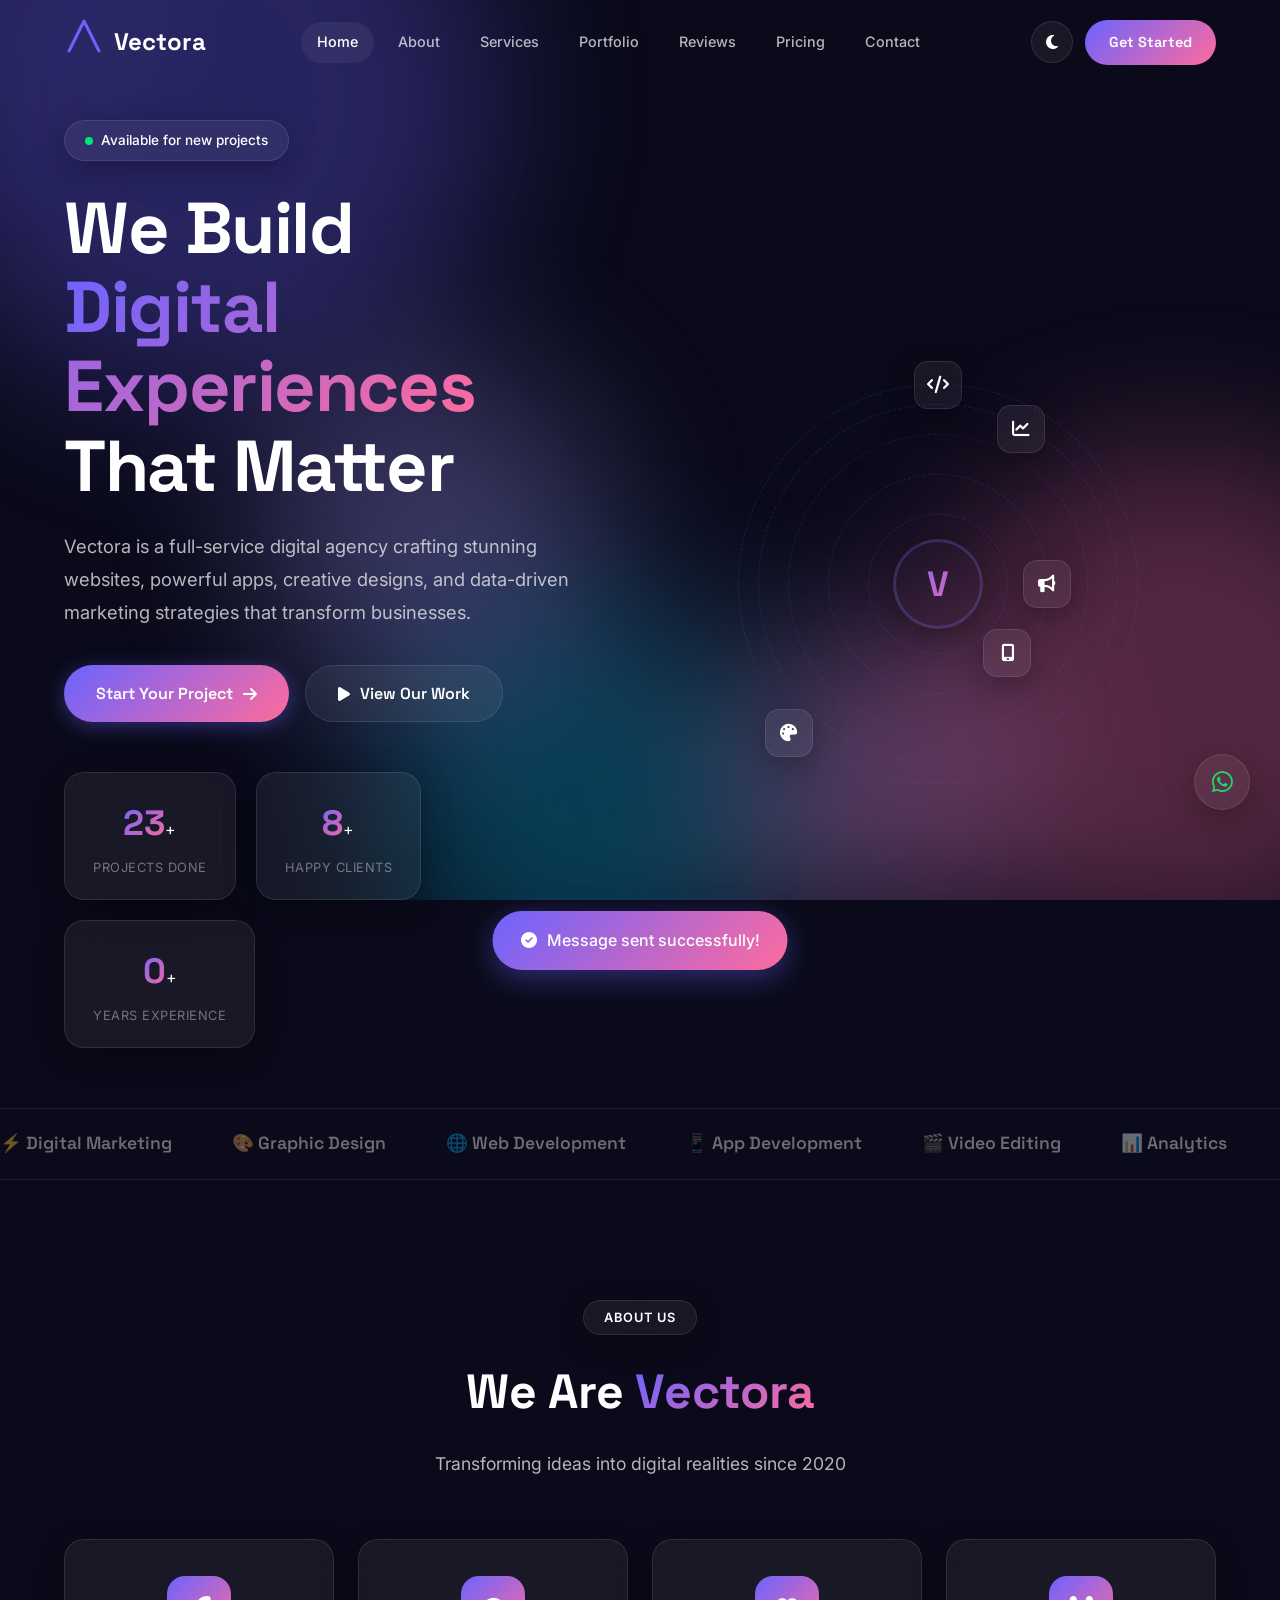
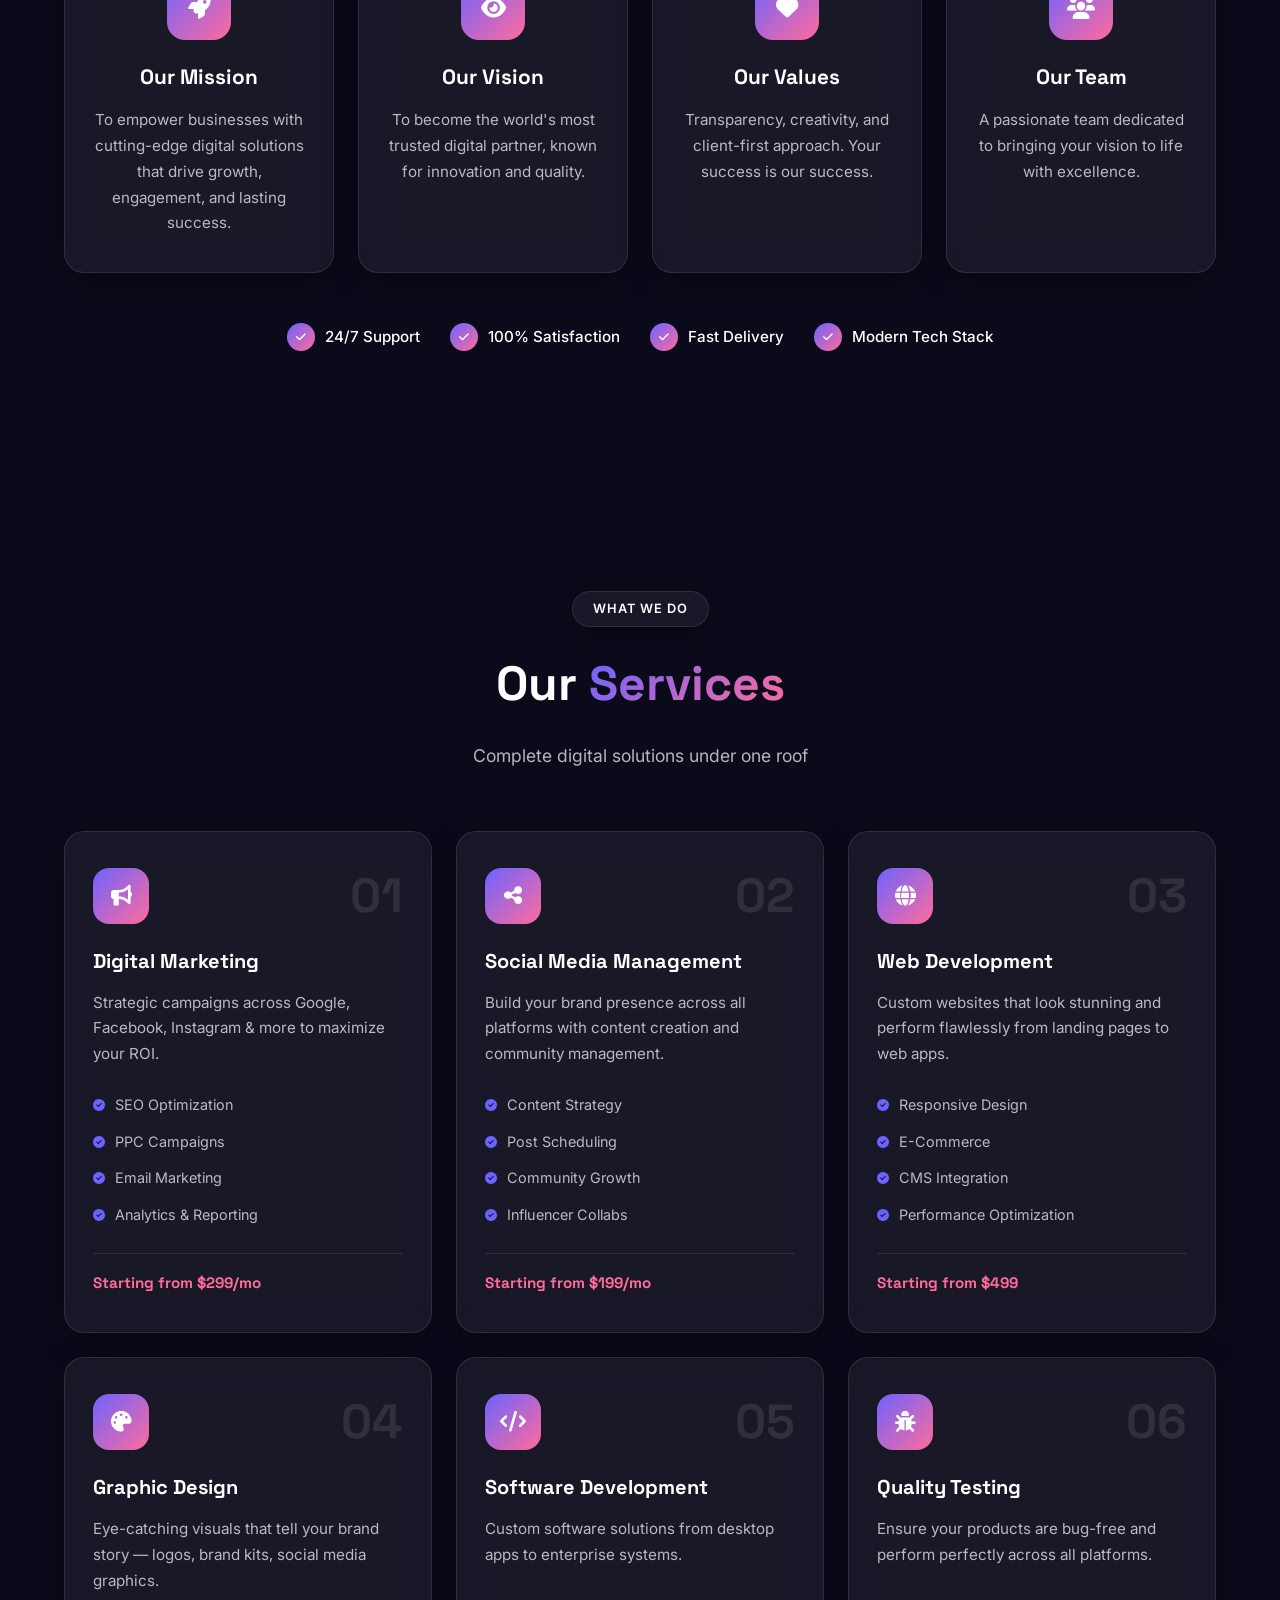
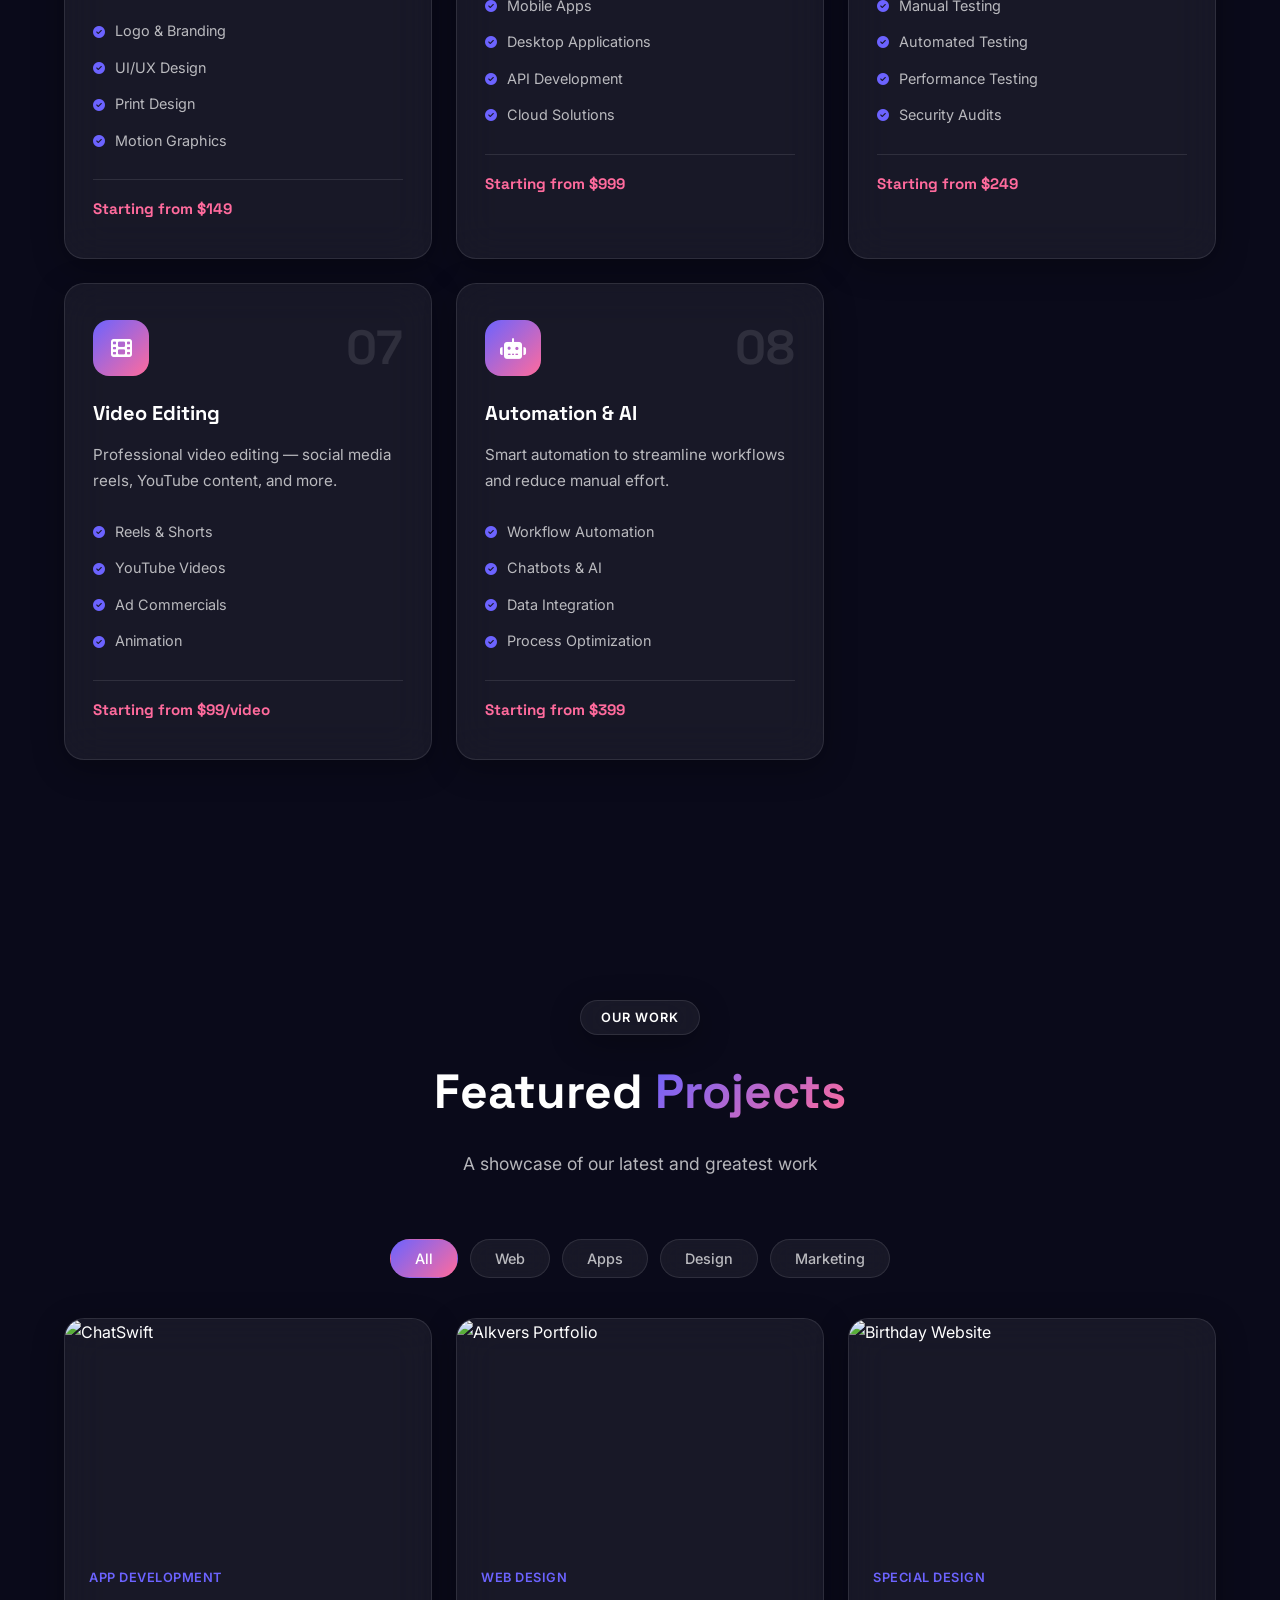
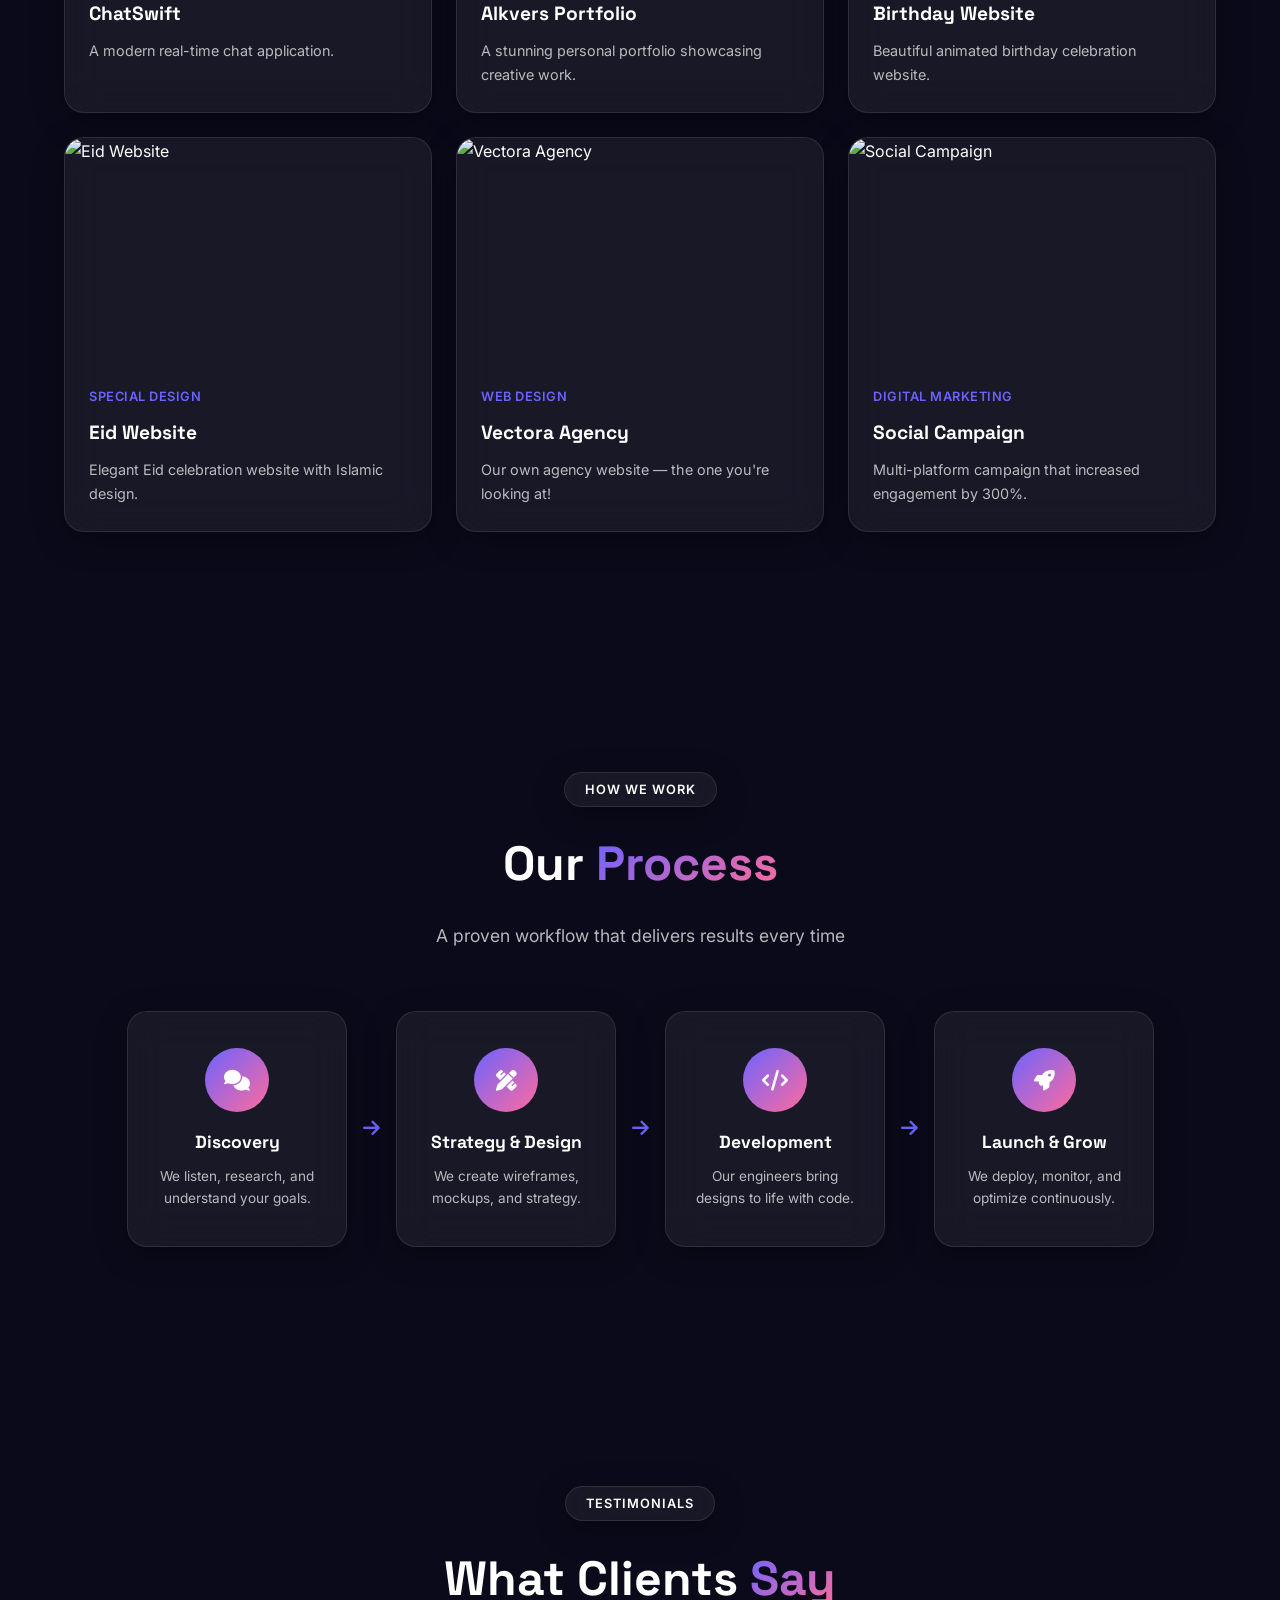
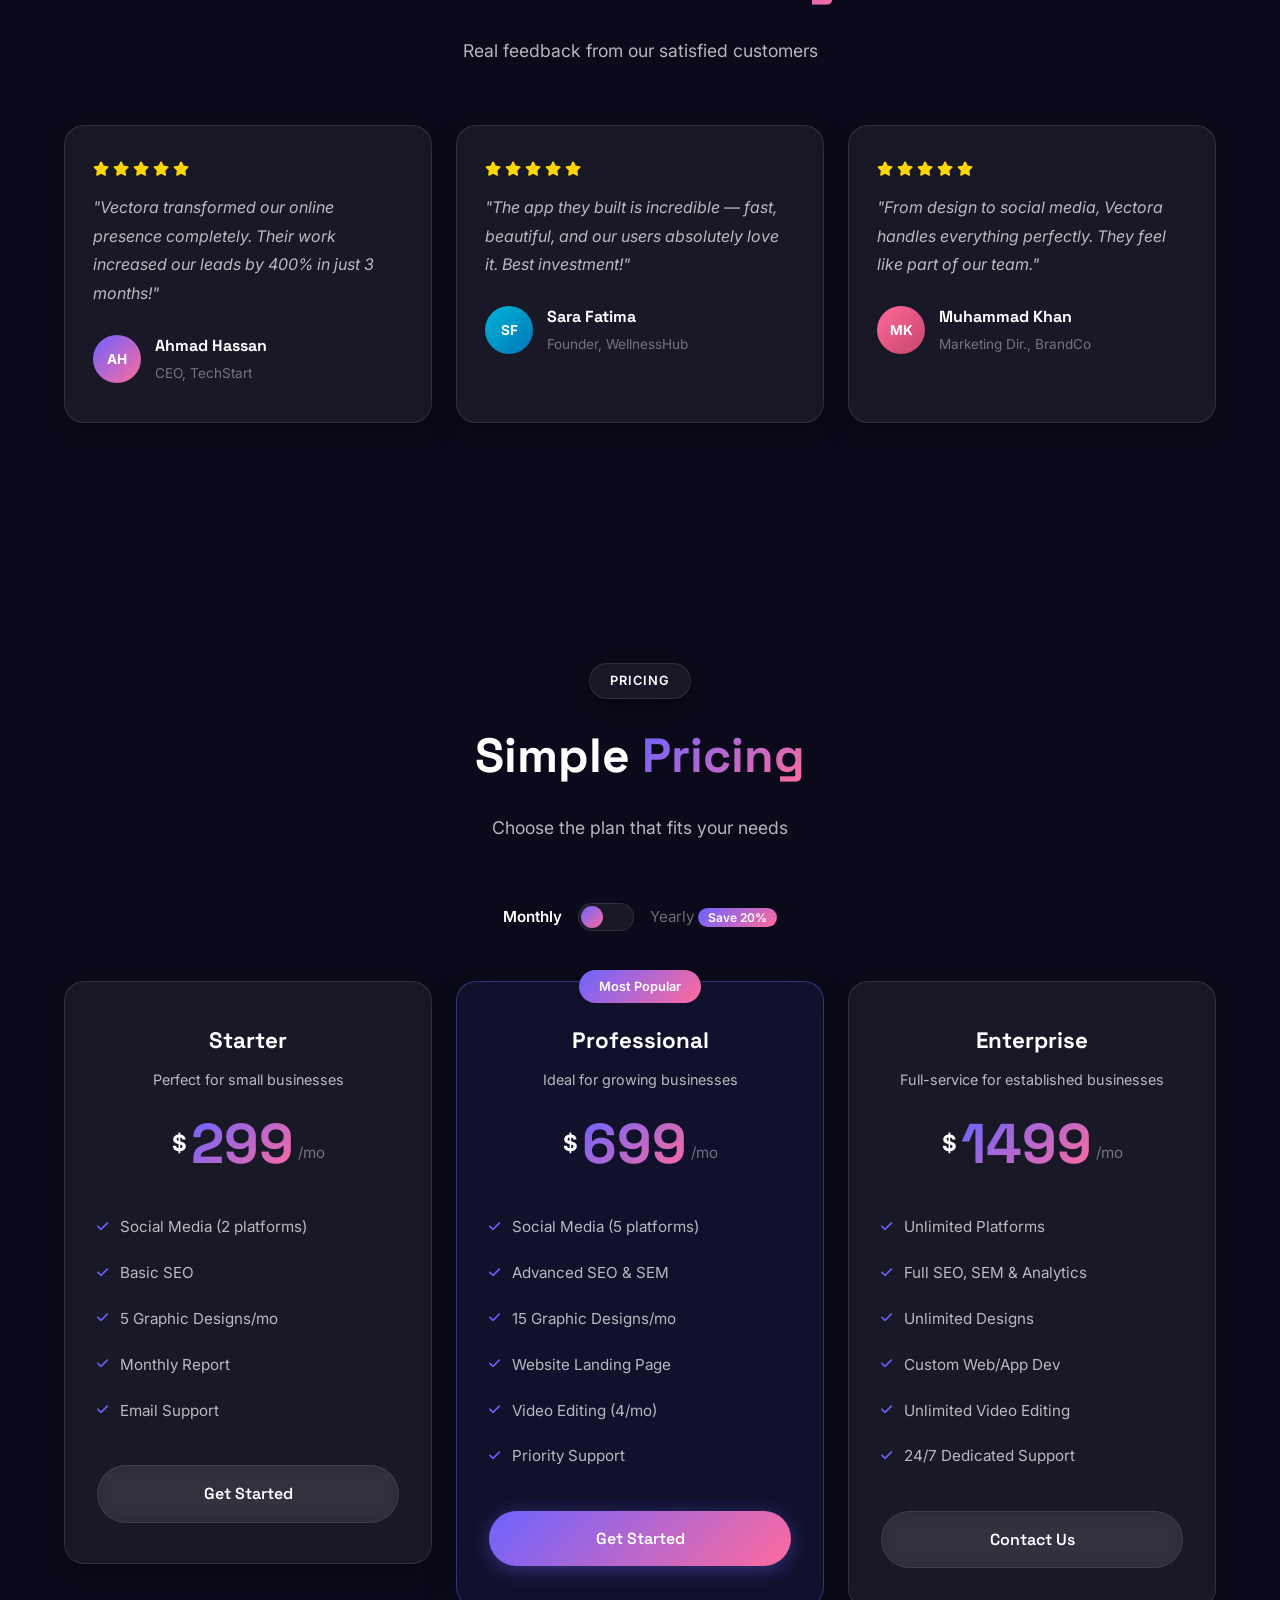
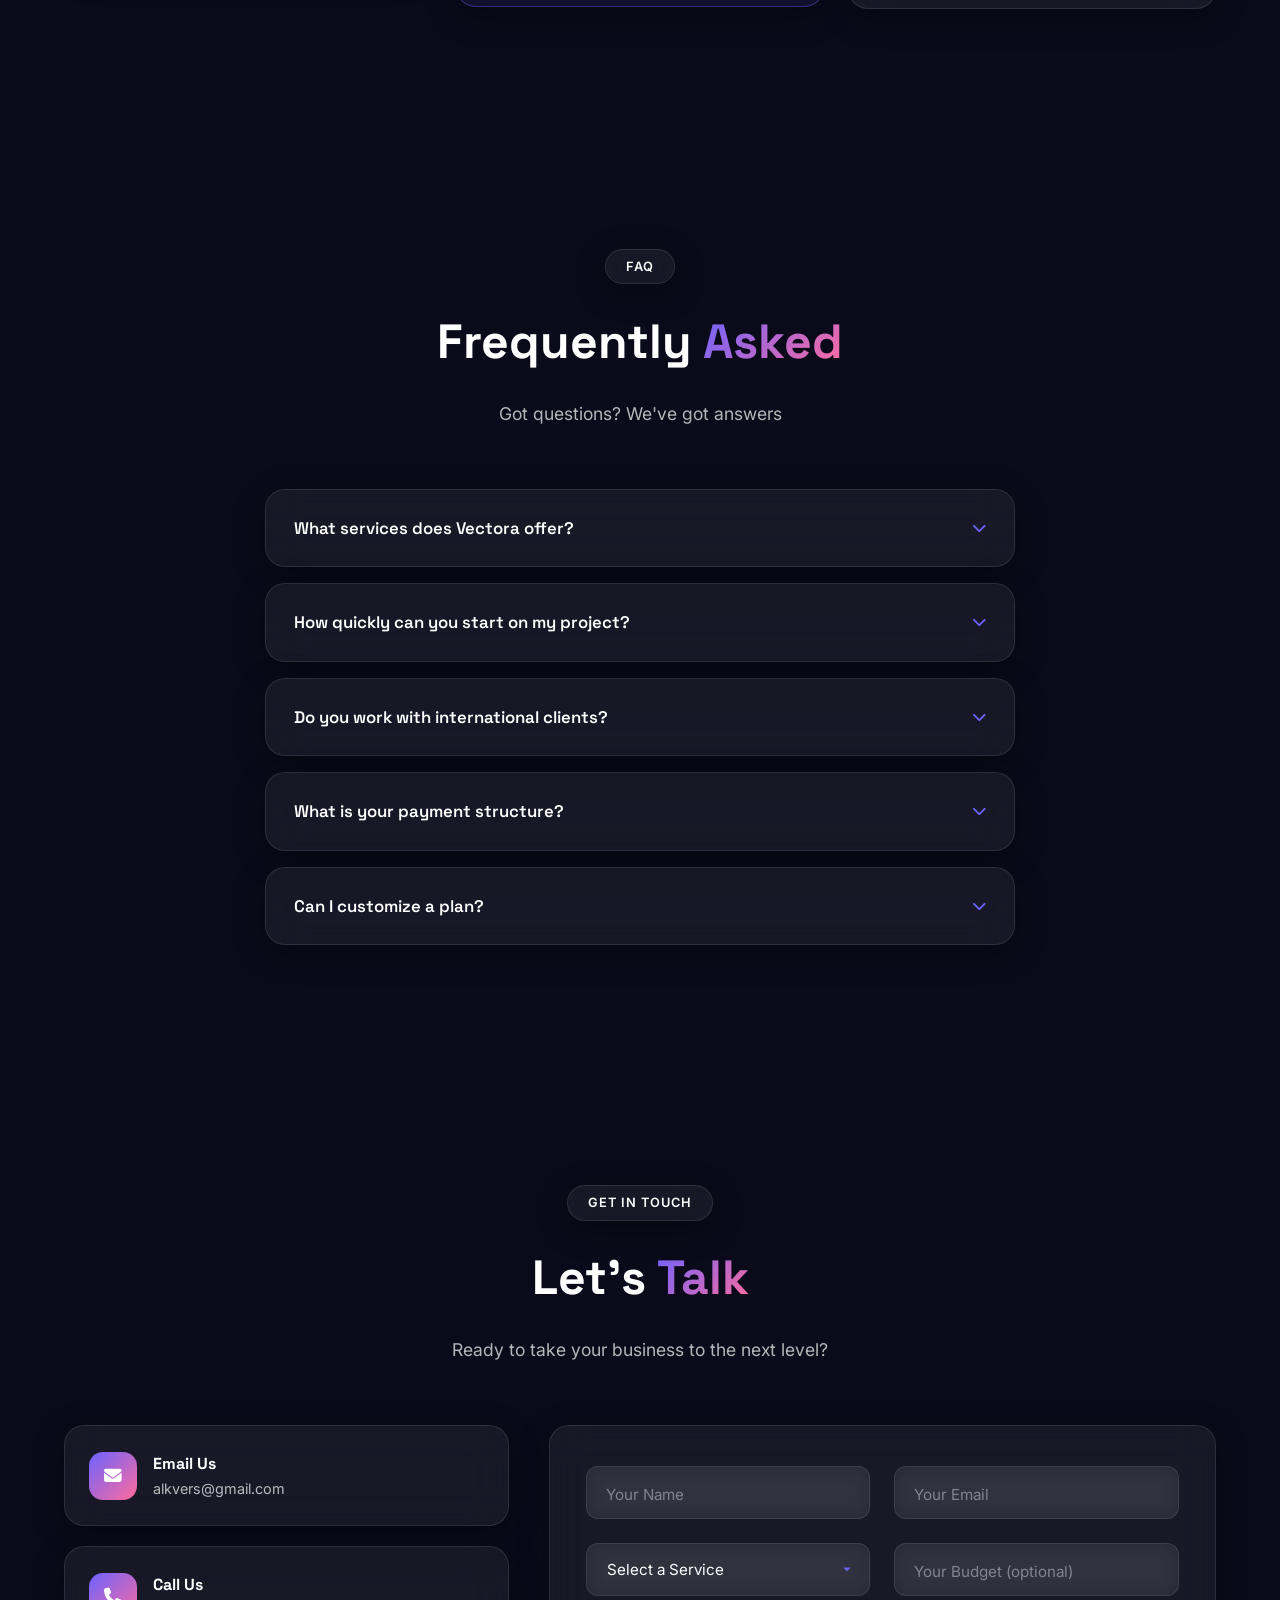
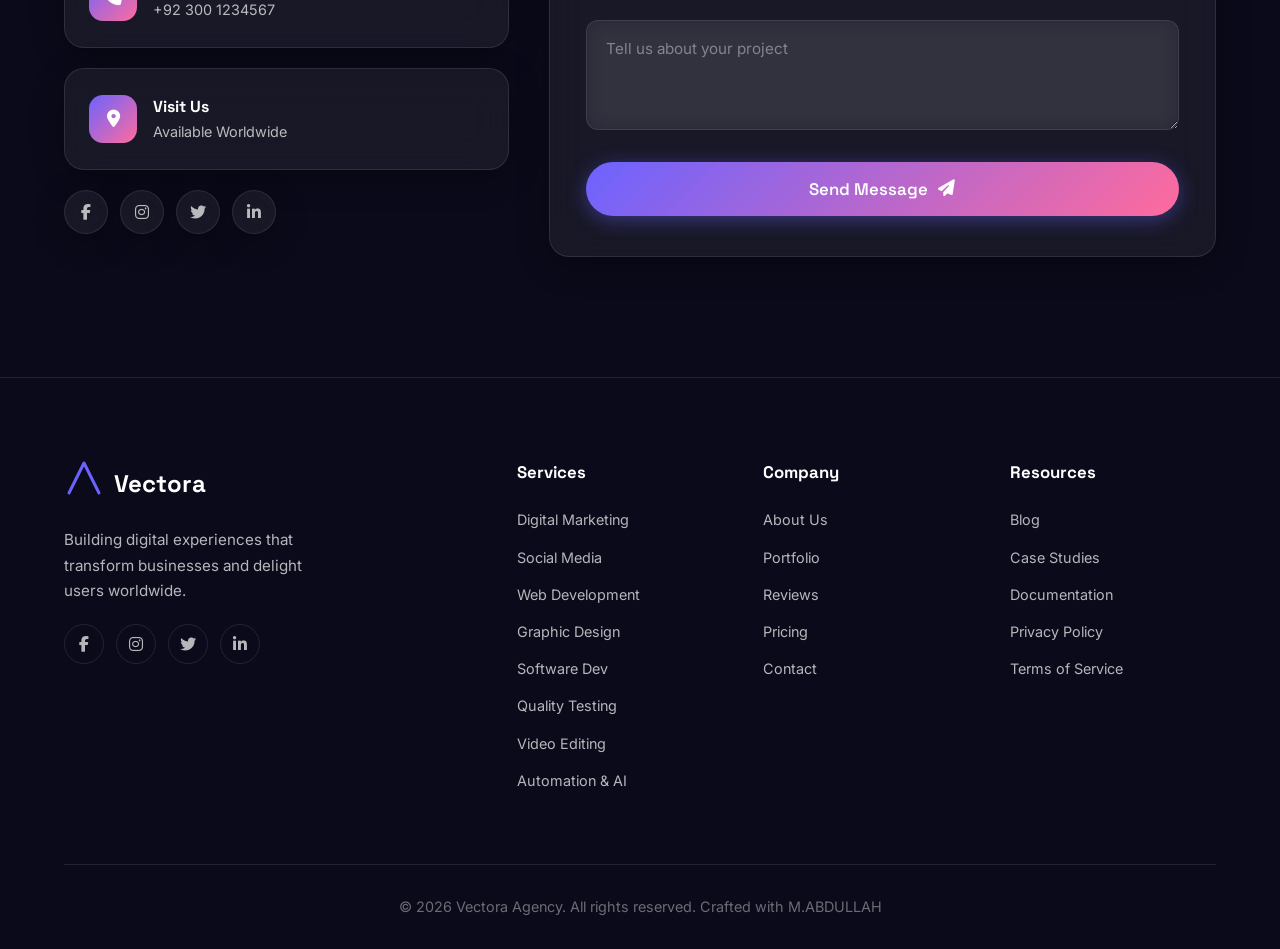
==== commit a3d42637: "Add files via upload" ====
--- a/index.html
+++ b/index.html
@@ -372,7 +372,7 @@
                 <div class="portfolio-card glass-card" data-category="web" data-tilt><div class="portfolio-image"><img src="https://s0.wp.com/mshots/v1/https://alkvers.netlify.app?w=600" alt="Alkvers Portfolio" loading="lazy" style="width:100%;height:100%;object-fit:cover;"><div class="portfolio-overlay"><a href="https://alkvers.netlify.app" target="_blank" class="portfolio-link"><i class="fas fa-external-link-alt"></i></a></div></div><div class="portfolio-info"><span class="portfolio-category">Web Design</span><h3>Alkvers Portfolio</h3><p>A stunning personal portfolio showcasing creative work.</p></div></div>
                 <div class="portfolio-card glass-card" data-category="design" data-tilt><div class="portfolio-image"><img src="https://s0.wp.com/mshots/v1/https://alkvers.github.io/gift?w=600" alt="Birthday Website" loading="lazy" style="width:100%;height:100%;object-fit:cover;"><div class="portfolio-overlay"><a href="https://alkvers.github.io/gift/" target="_blank" class="portfolio-link"><i class="fas fa-external-link-alt"></i></a></div></div><div class="portfolio-info"><span class="portfolio-category">Special Design</span><h3>Birthday Website</h3><p>Beautiful animated birthday celebration website.</p></div></div>
                 <div class="portfolio-card glass-card" data-category="design" data-tilt><div class="portfolio-image"><img src="https://s0.wp.com/mshots/v1/https://alkvers.github.io/eid?w=600" alt="Eid Website" loading="lazy" style="width:100%;height:100%;object-fit:cover;"><div class="portfolio-overlay"><a href="https://alkvers.github.io/eid" target="_blank" class="portfolio-link"><i class="fas fa-external-link-alt"></i></a></div></div><div class="portfolio-info"><span class="portfolio-category">Special Design</span><h3>Eid Website</h3><p>Elegant Eid celebration website with Islamic design.</p></div></div>
-                <div class="portfolio-card glass-card" data-category="web" data-tilt><div class="portfolio-image"><img src="https://s0.wp.com/mshots/v1/https://vectora.netlify.app?w=600" alt="Vectora Agency" loading="lazy" style="width:100%;height:100%;object-fit:cover;"><div class="portfolio-overlay"><a href="#" class="portfolio-link"><i class="fas fa-external-link-alt"></i></a></div></div><div class="portfolio-info"><span class="portfolio-category">Web Design</span><h3>Vectora Agency</h3><p>Our own agency website — the one you're looking at!</p></div></div>
+                <div class="portfolio-card glass-card" data-category="web" data-tilt><div class="portfolio-image"><img src="https://s0.wp.com/mshots/v1/https://vectoraagency.netlify.app?w=600" alt="Vectora Agency" loading="lazy" style="width:100%;height:100%;object-fit:cover;"><div class="portfolio-overlay"><a href="#" class="portfolio-link"><i class="fas fa-external-link-alt"></i></a></div></div><div class="portfolio-info"><span class="portfolio-category">Web Design</span><h3>Vectora Agency</h3><p>Our own agency website — the one you're looking at!</p></div></div>
                 <div class="portfolio-card glass-card" data-category="marketing" data-tilt><div class="portfolio-image"><img src="https://s0.wp.com/mshots/v1/https://chatswif.netlify.app?w=600" alt="Social Campaign" loading="lazy" style="width:100%;height:100%;object-fit:cover;"><div class="portfolio-overlay"><a href="#" class="portfolio-link"><i class="fas fa-external-link-alt"></i></a></div></div><div class="portfolio-info"><span class="portfolio-category">Digital Marketing</span><h3>Social Campaign</h3><p>Multi-platform campaign that increased engagement by 300%.</p></div></div>
             </div>
         </div>
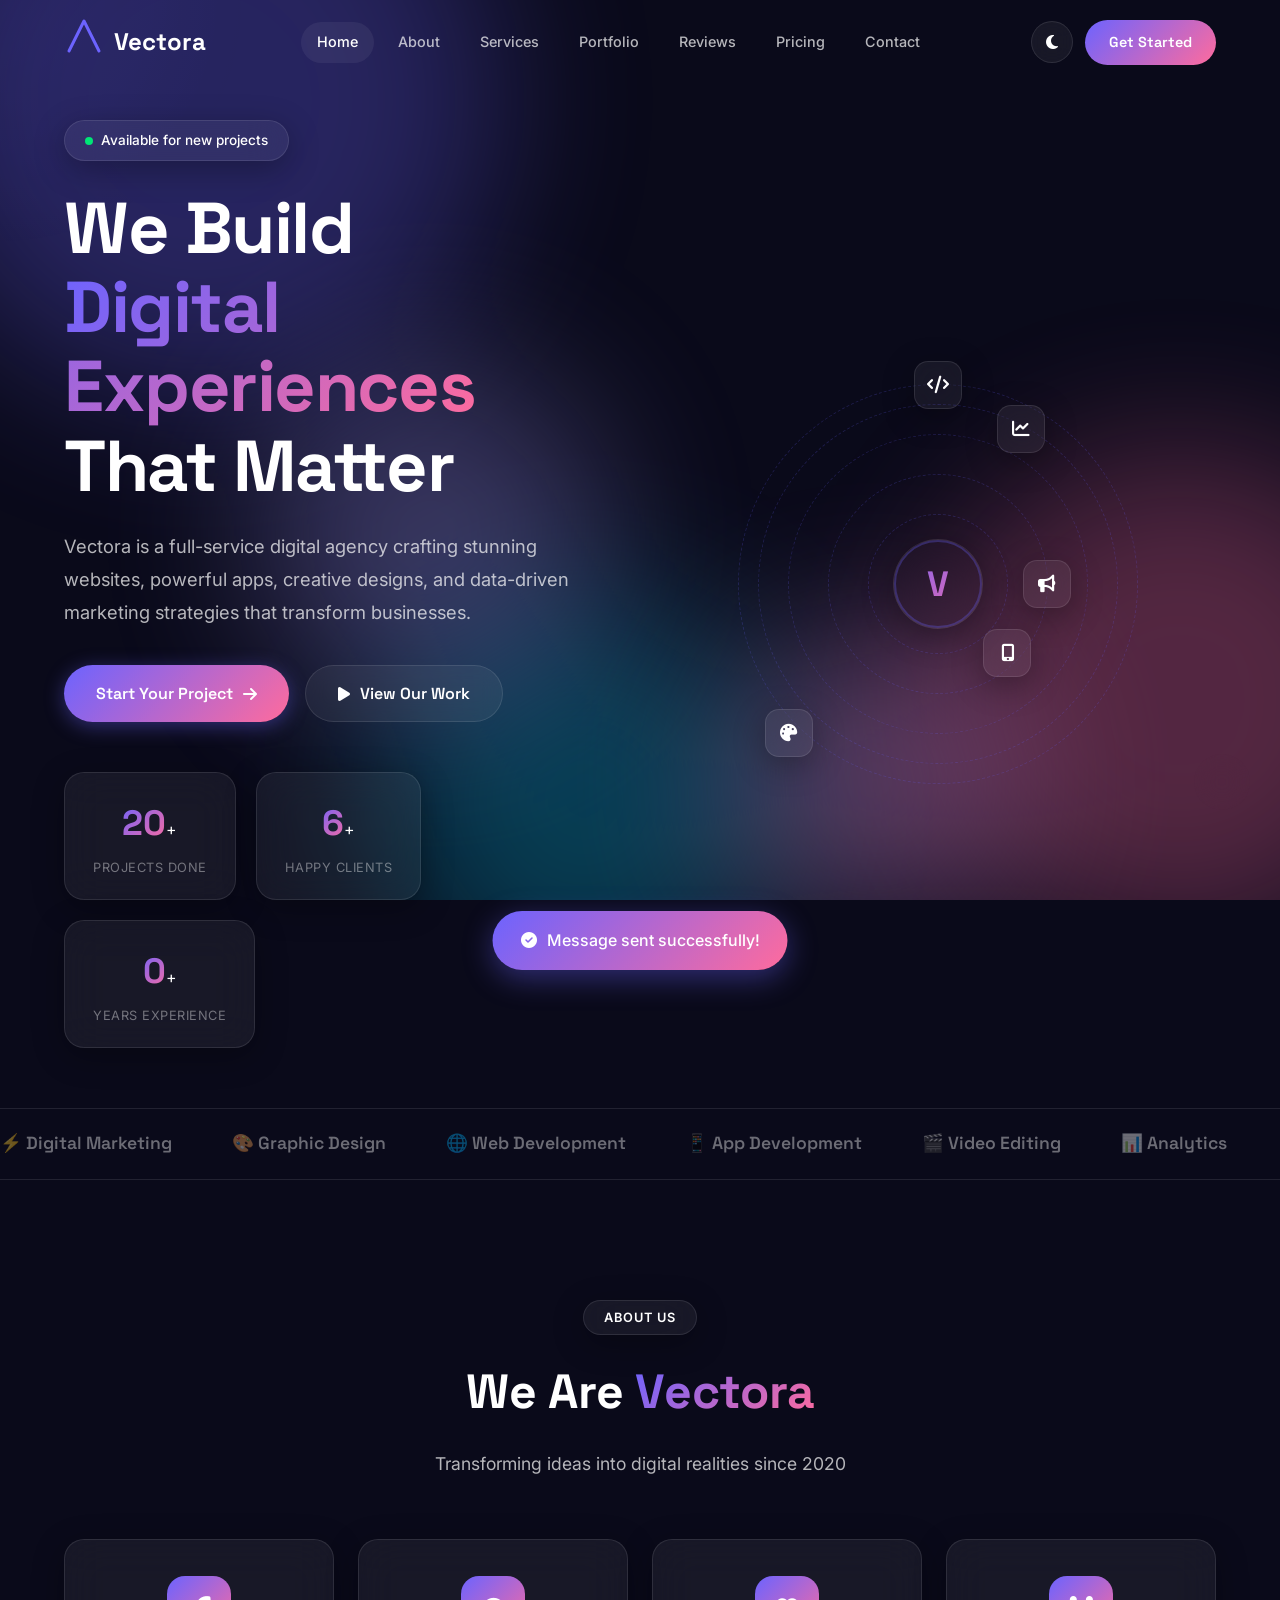
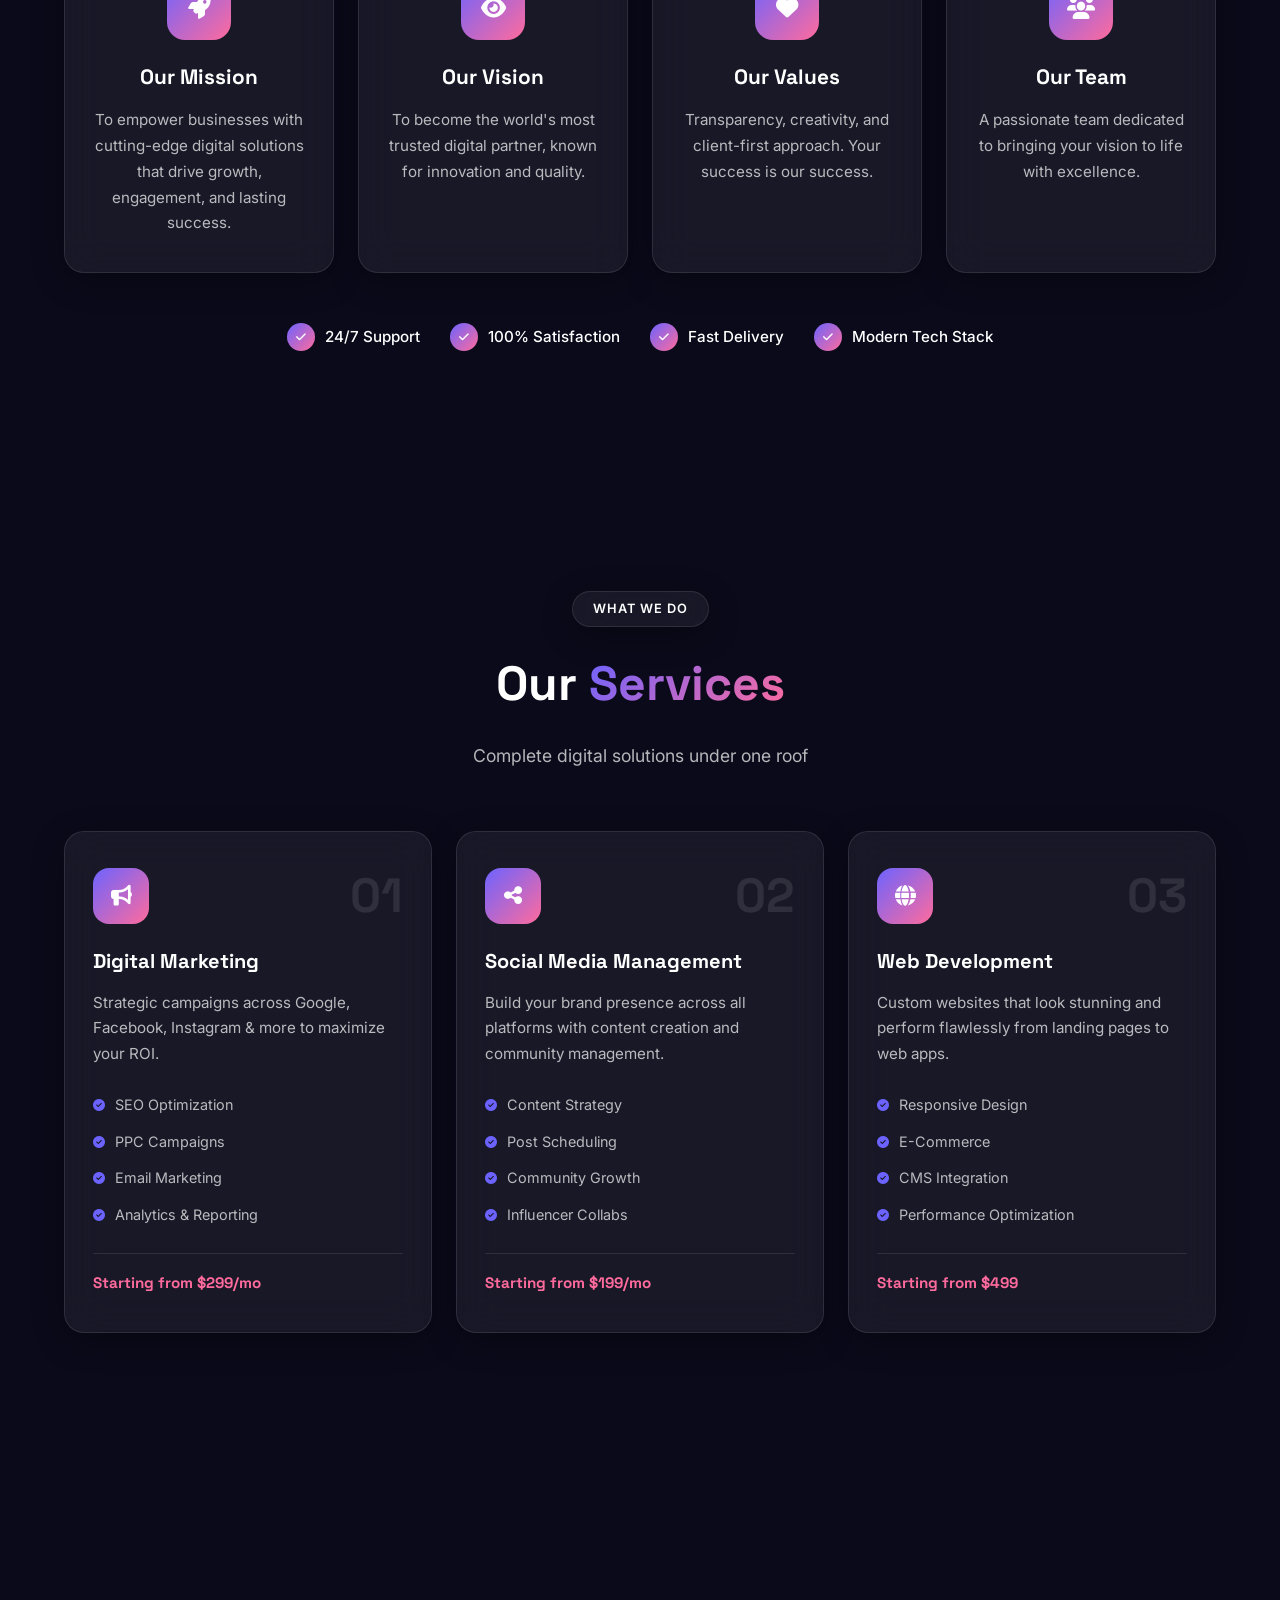
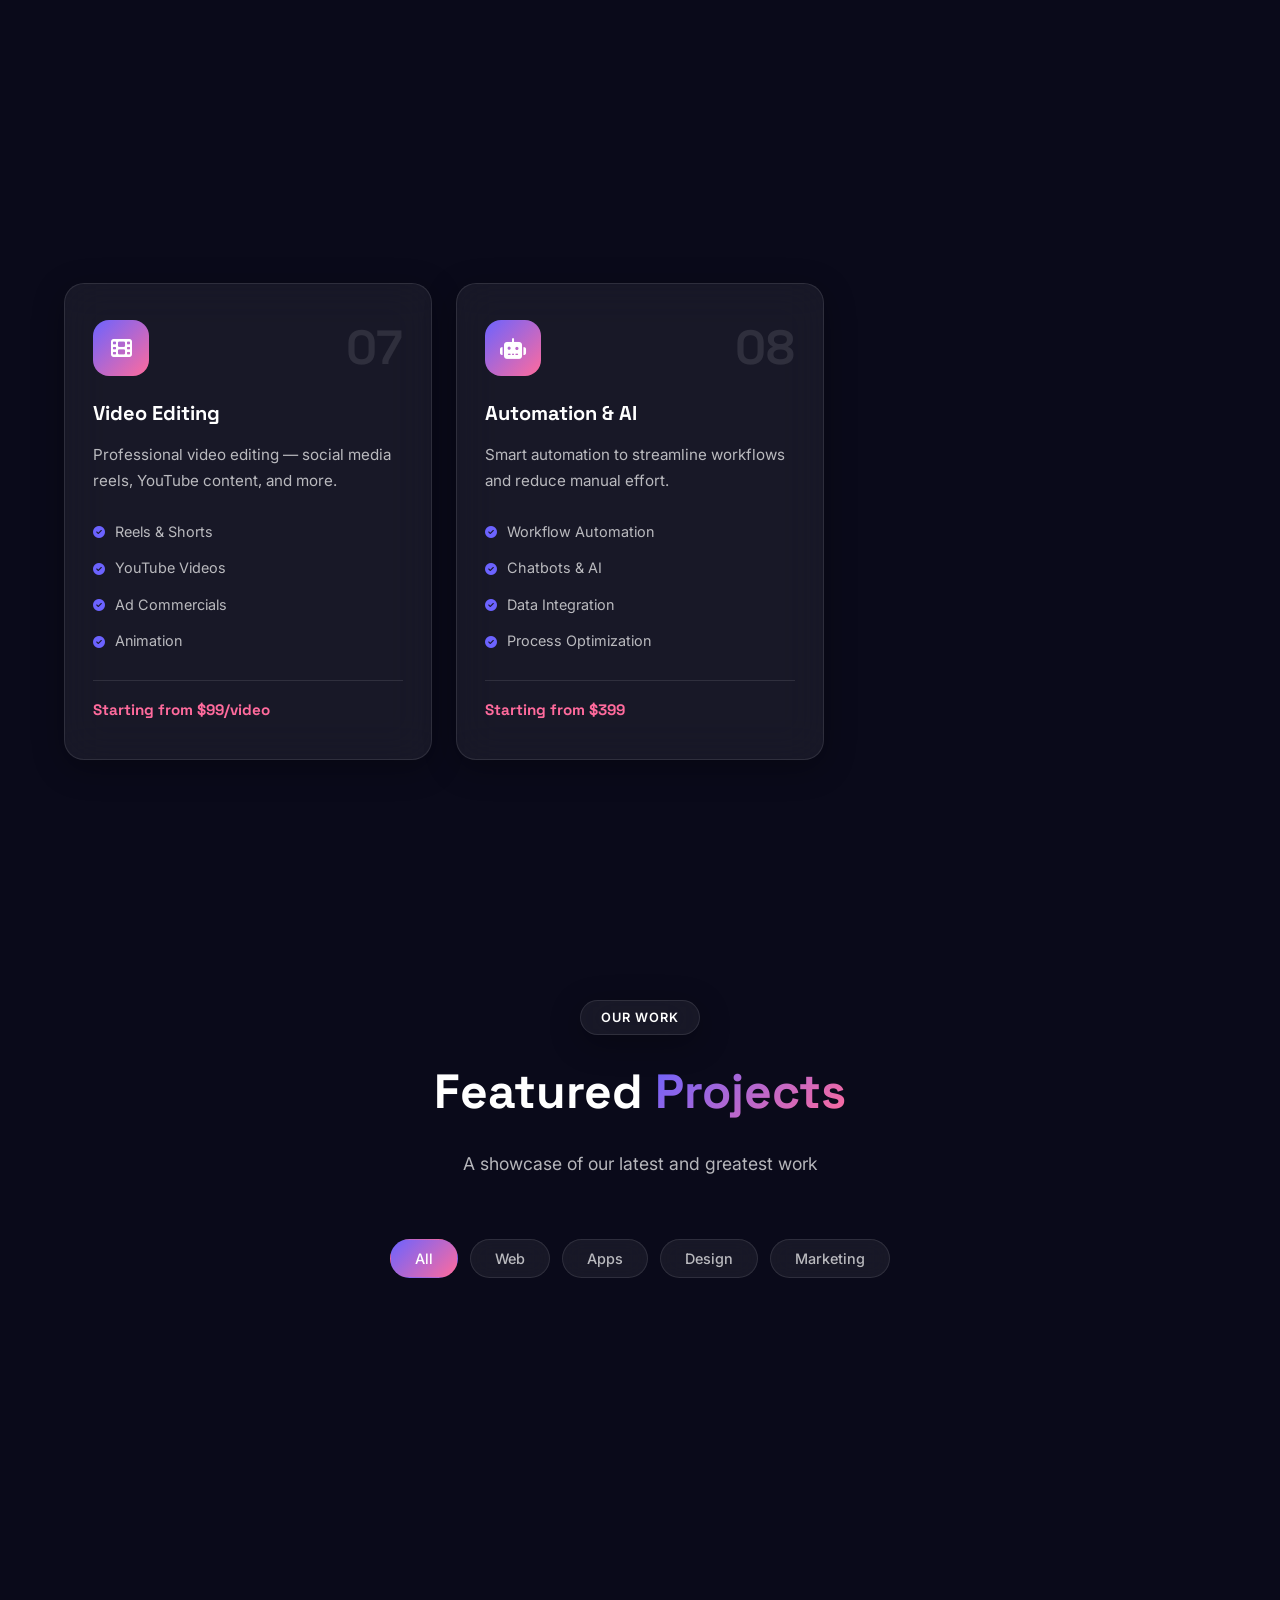
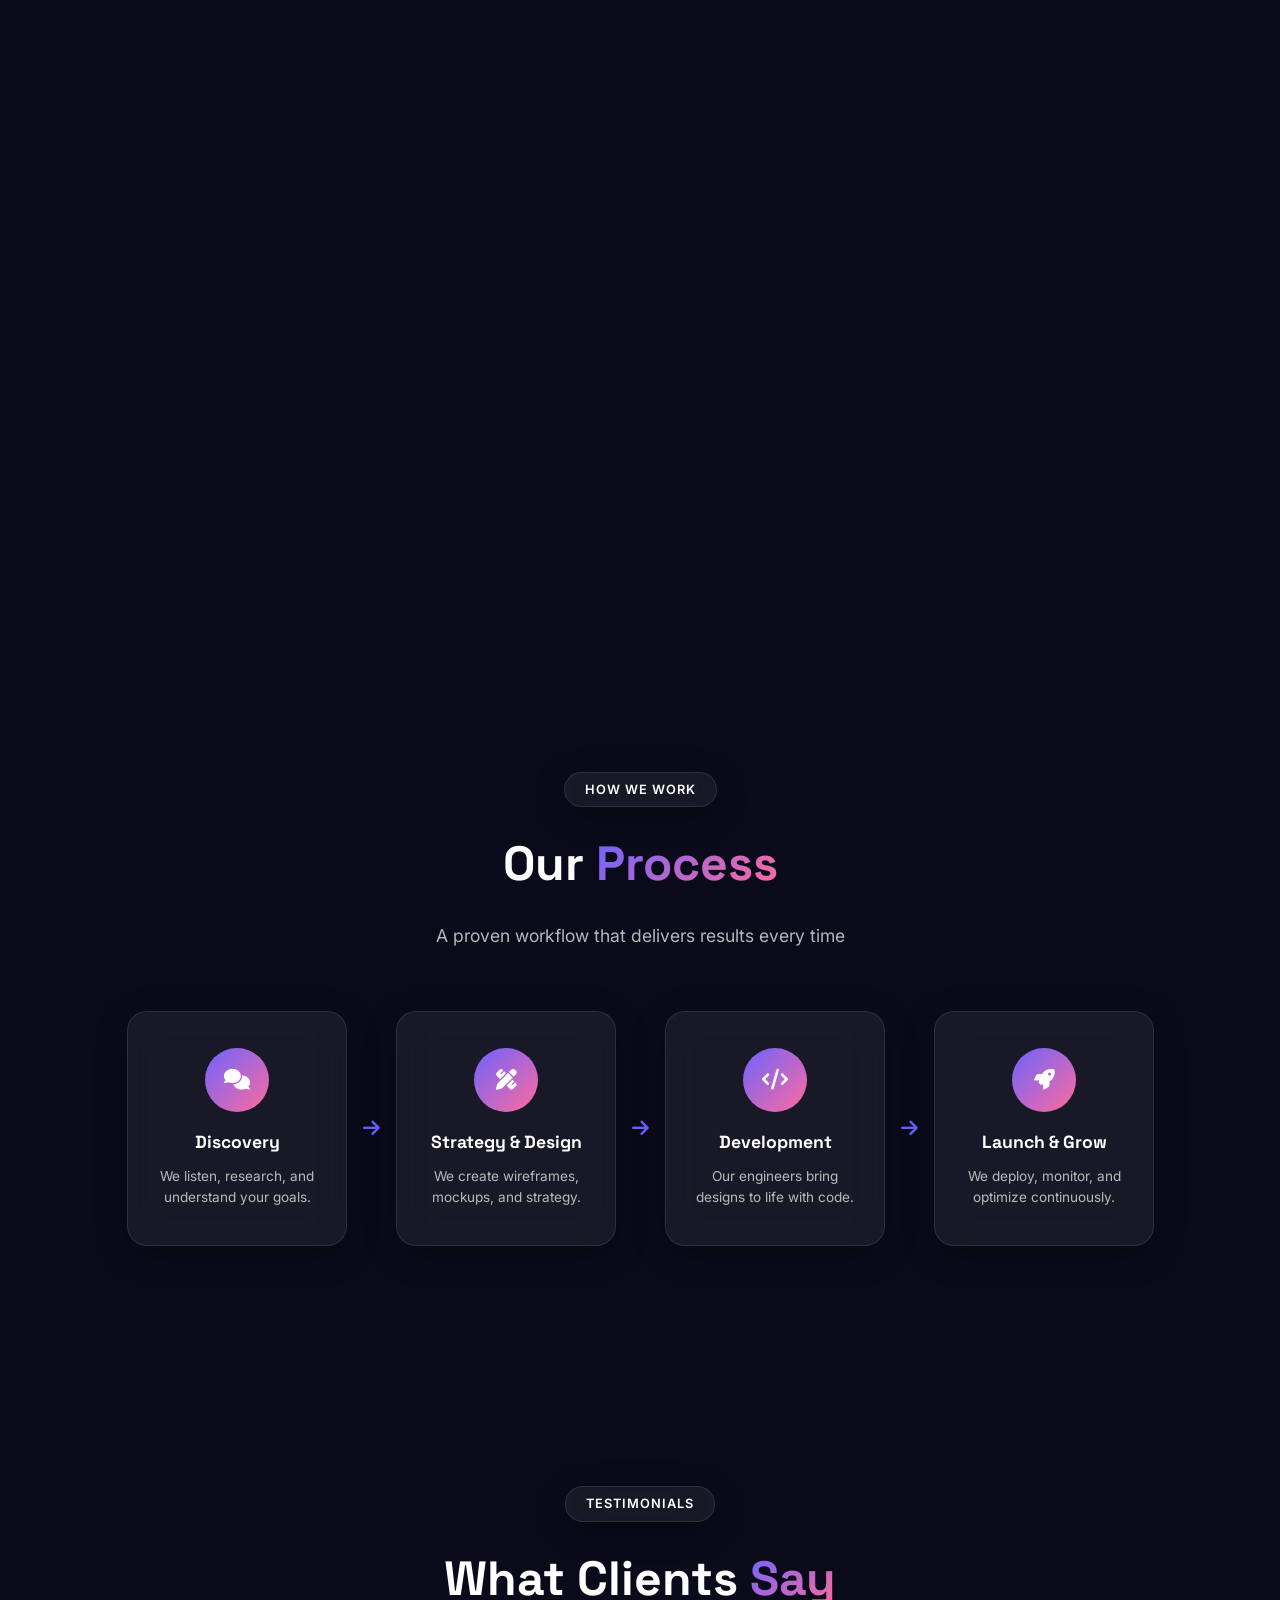
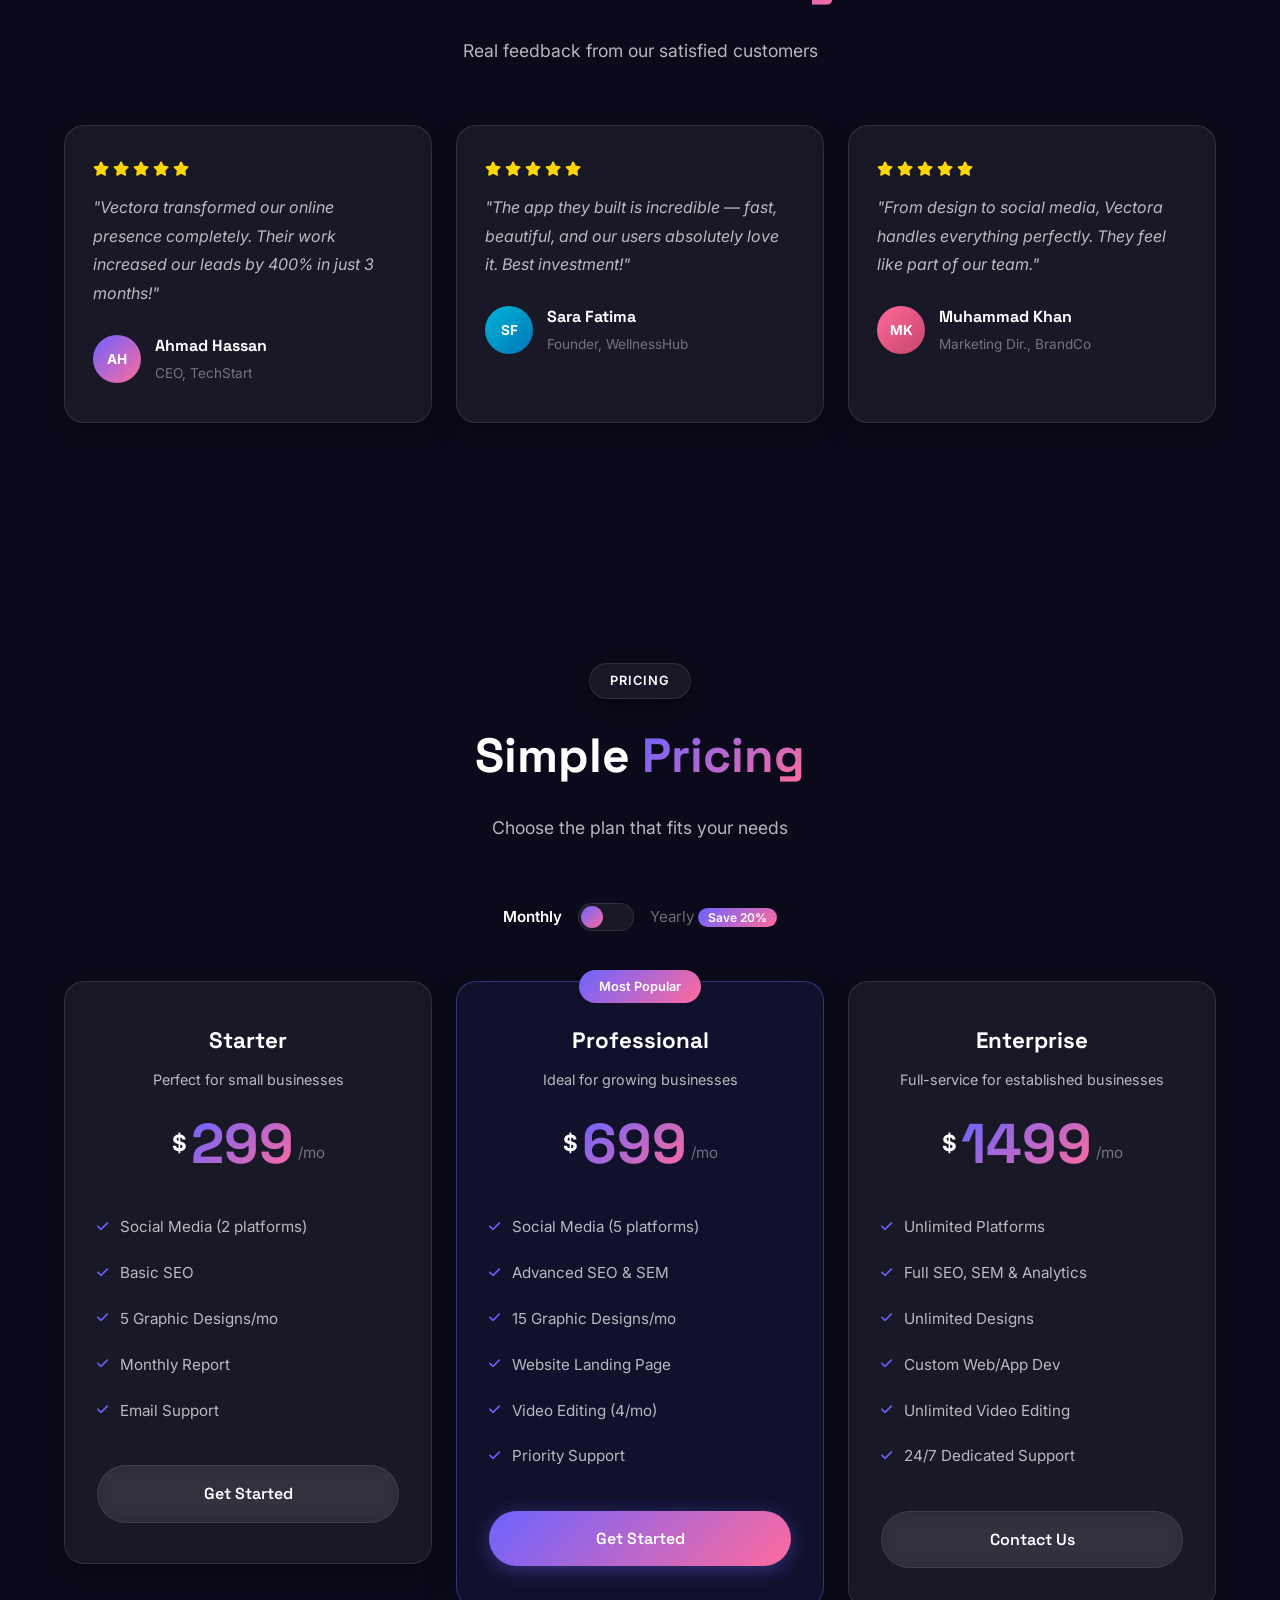
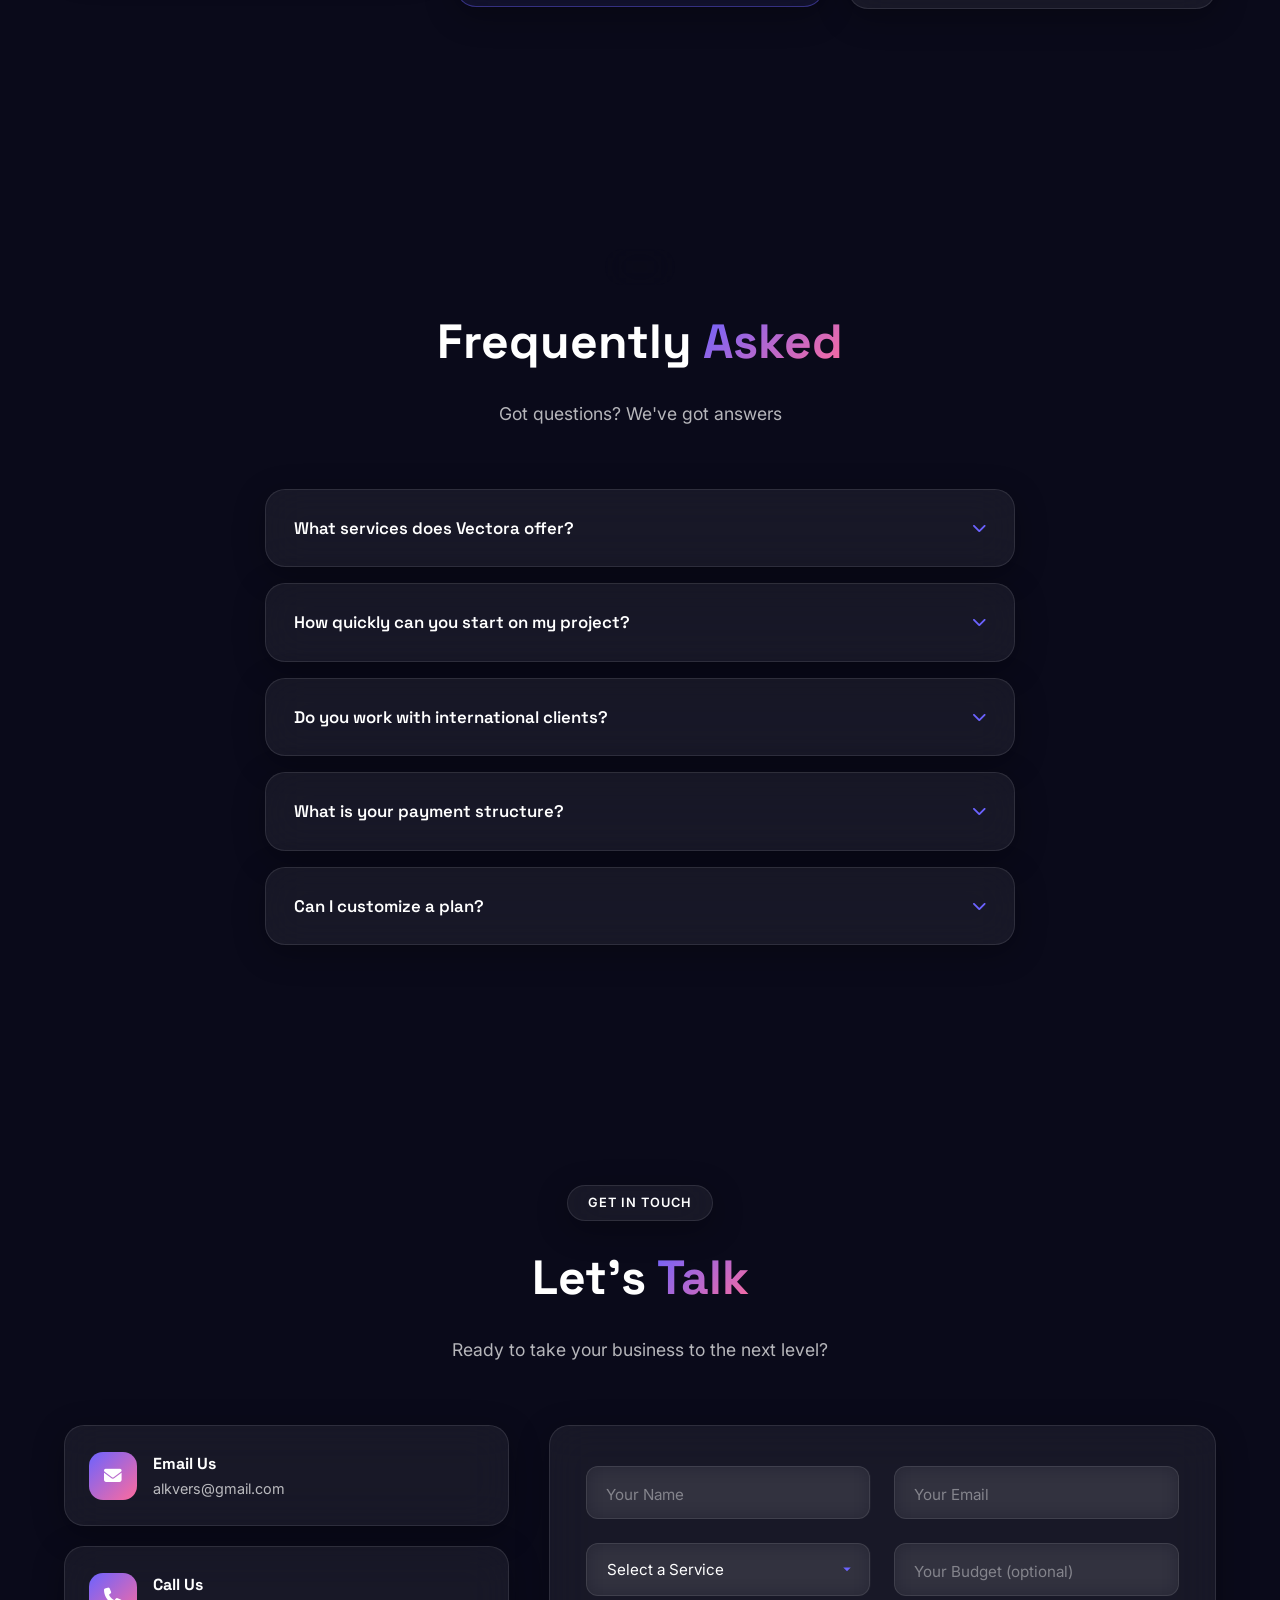
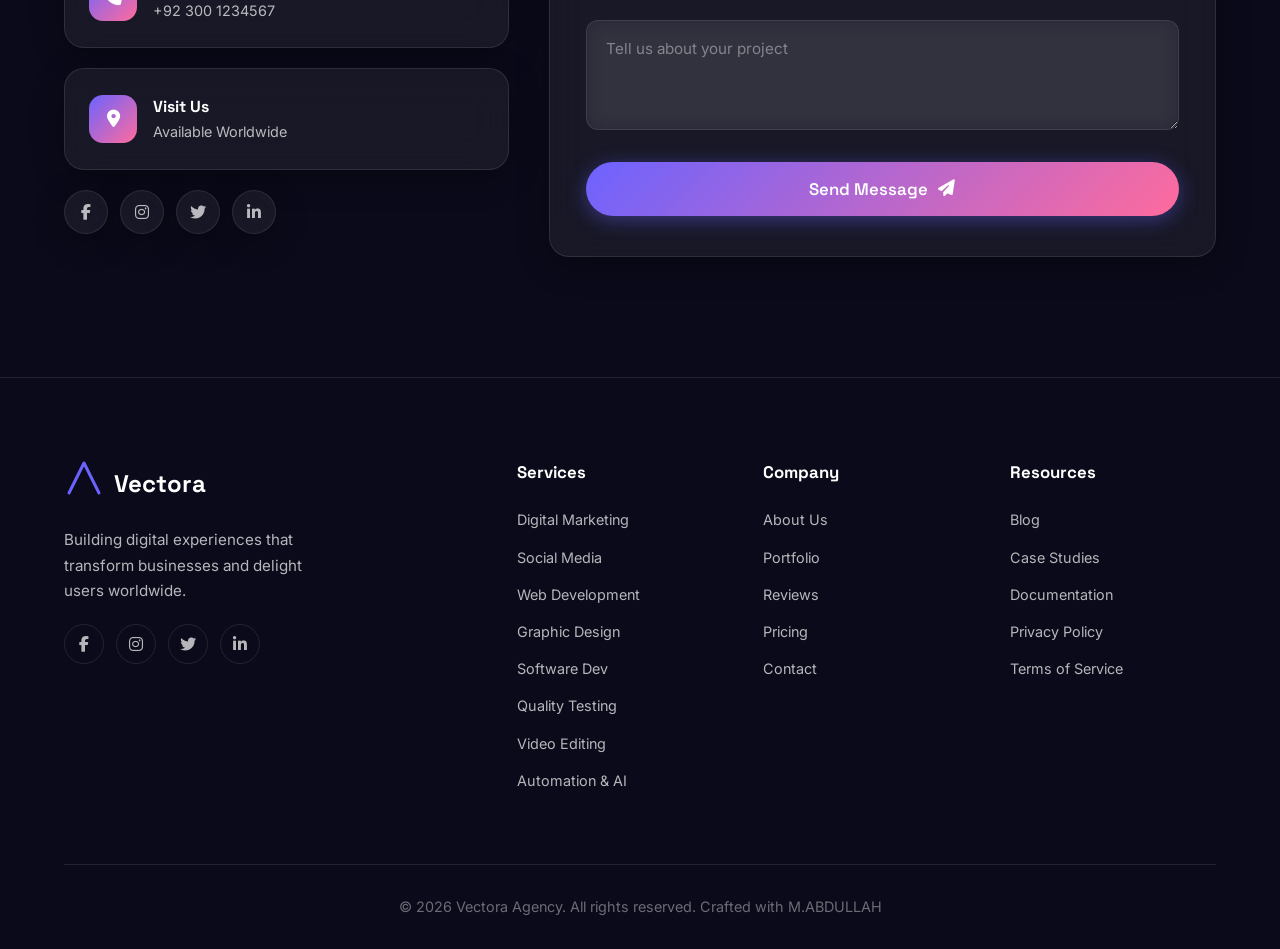
==== commit 33de16d0: "Add files via upload" ====
--- a/index.html
+++ b/index.html
@@ -372,7 +372,9 @@
                 <div class="portfolio-card glass-card" data-category="web" data-tilt><div class="portfolio-image"><img src="https://s0.wp.com/mshots/v1/https://alkvers.netlify.app?w=600" alt="Alkvers Portfolio" loading="lazy" style="width:100%;height:100%;object-fit:cover;"><div class="portfolio-overlay"><a href="https://alkvers.netlify.app" target="_blank" class="portfolio-link"><i class="fas fa-external-link-alt"></i></a></div></div><div class="portfolio-info"><span class="portfolio-category">Web Design</span><h3>Alkvers Portfolio</h3><p>A stunning personal portfolio showcasing creative work.</p></div></div>
                 <div class="portfolio-card glass-card" data-category="design" data-tilt><div class="portfolio-image"><img src="https://s0.wp.com/mshots/v1/https://alkvers.github.io/gift?w=600" alt="Birthday Website" loading="lazy" style="width:100%;height:100%;object-fit:cover;"><div class="portfolio-overlay"><a href="https://alkvers.github.io/gift/" target="_blank" class="portfolio-link"><i class="fas fa-external-link-alt"></i></a></div></div><div class="portfolio-info"><span class="portfolio-category">Special Design</span><h3>Birthday Website</h3><p>Beautiful animated birthday celebration website.</p></div></div>
                 <div class="portfolio-card glass-card" data-category="design" data-tilt><div class="portfolio-image"><img src="https://s0.wp.com/mshots/v1/https://alkvers.github.io/eid?w=600" alt="Eid Website" loading="lazy" style="width:100%;height:100%;object-fit:cover;"><div class="portfolio-overlay"><a href="https://alkvers.github.io/eid" target="_blank" class="portfolio-link"><i class="fas fa-external-link-alt"></i></a></div></div><div class="portfolio-info"><span class="portfolio-category">Special Design</span><h3>Eid Website</h3><p>Elegant Eid celebration website with Islamic design.</p></div></div>
-                <div class="portfolio-card glass-card" data-category="web" data-tilt><div class="portfolio-image"><img src="https://s0.wp.com/mshots/v1/https://vectoraagency.netlify.app?w=600" alt="Vectora Agency" loading="lazy" style="width:100%;height:100%;object-fit:cover;"><div class="portfolio-overlay"><a href="#" class="portfolio-link"><i class="fas fa-external-link-alt"></i></a></div></div><div class="portfolio-info"><span class="portfolio-category">Web Design</span><h3>Vectora Agency</h3><p>Our own agency website — the one you're looking at!</p></div></div>
+
+                <div class="portfolio-card glass-card" data-category="web" data-tilt><div class="portfolio-image"><img src="https://s0.wp.com/mshots/v1/https://vectoraweb.netlify.app?w=600" alt="Vectora Web" loading="lazy" style="width:100%;height:100%;object-fit:cover;"><div class="portfolio-overlay"><a href="#" class="portfolio-link"><i class="fas fa-external-link-alt"></i></a></div></div><div class="portfolio-info"><span class="portfolio-category">Web Design</span><h3>Vectora Agency</h3><p>Our own agency part — premium website maker machine!</p></div></div>
+
                 <div class="portfolio-card glass-card" data-category="marketing" data-tilt><div class="portfolio-image"><img src="https://s0.wp.com/mshots/v1/https://chatswif.netlify.app?w=600" alt="Social Campaign" loading="lazy" style="width:100%;height:100%;object-fit:cover;"><div class="portfolio-overlay"><a href="#" class="portfolio-link"><i class="fas fa-external-link-alt"></i></a></div></div><div class="portfolio-info"><span class="portfolio-category">Digital Marketing</span><h3>Social Campaign</h3><p>Multi-platform campaign that increased engagement by 300%.</p></div></div>
             </div>
         </div>
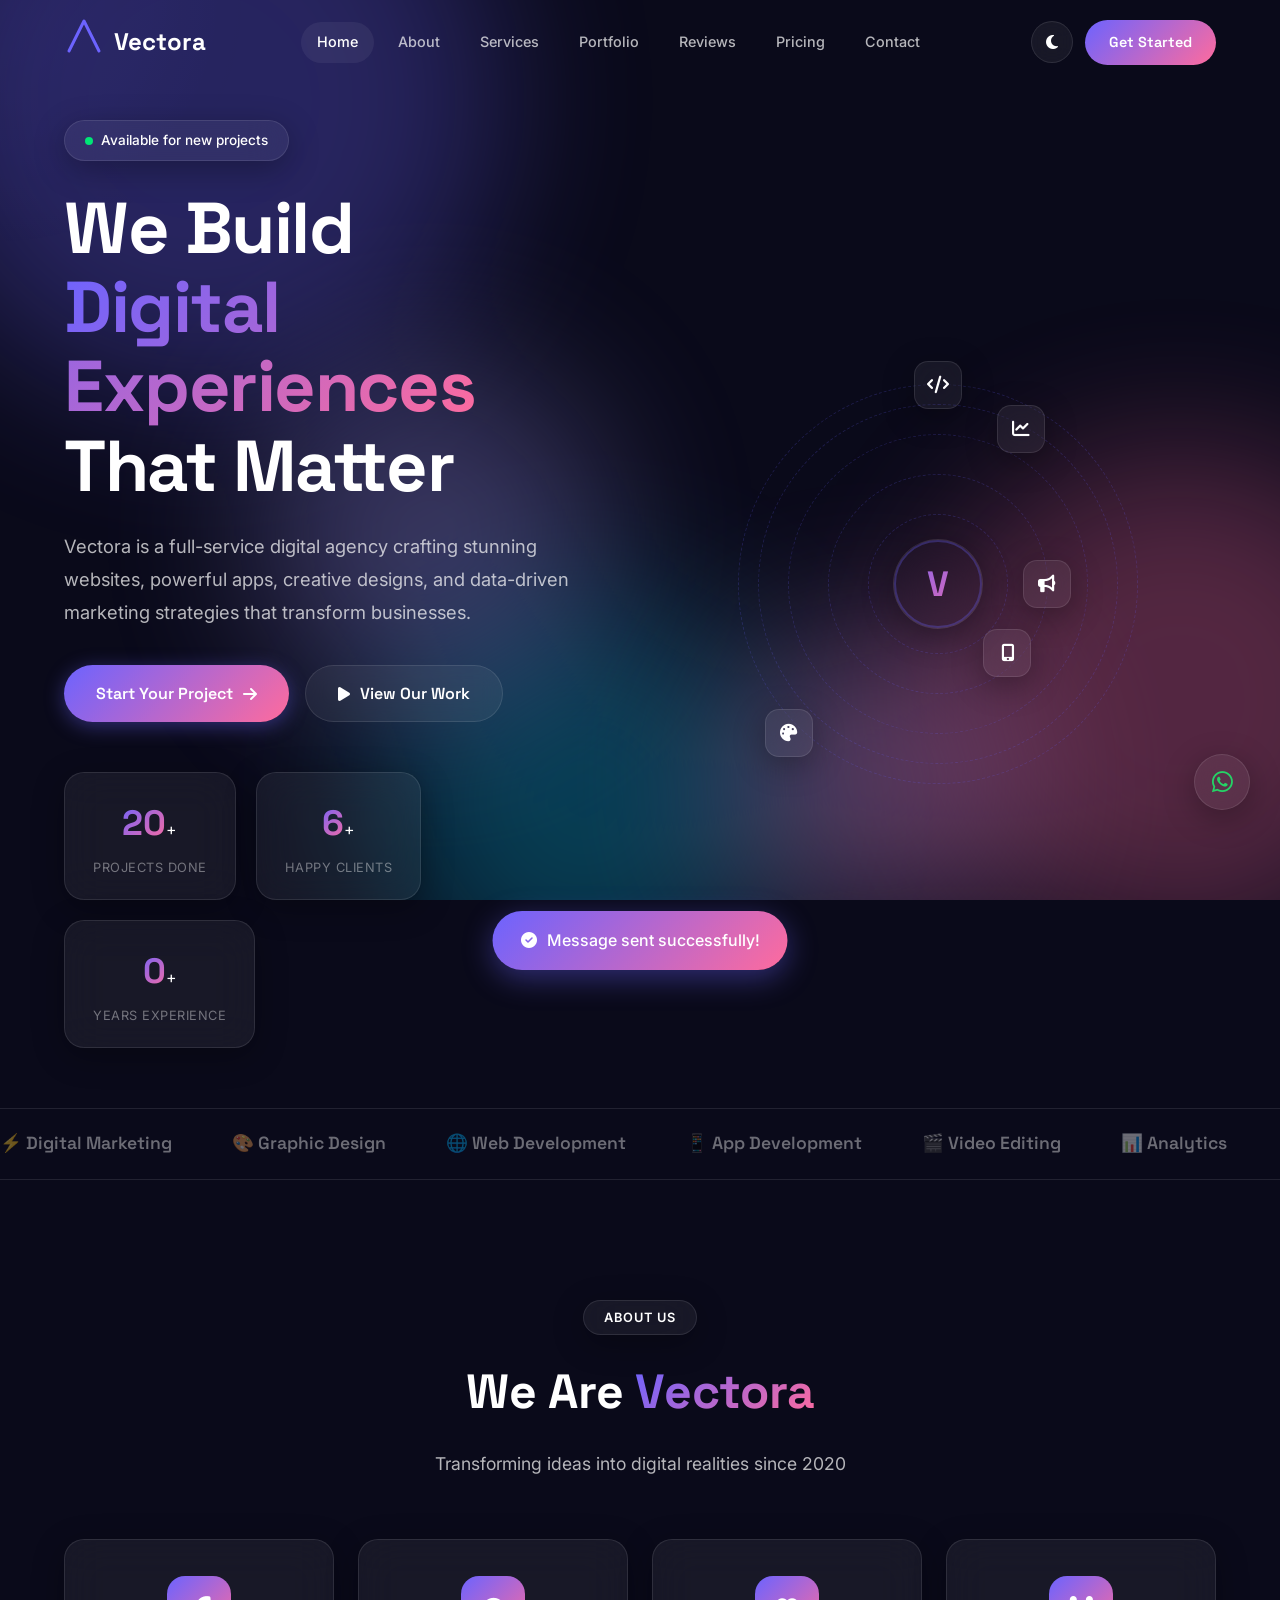
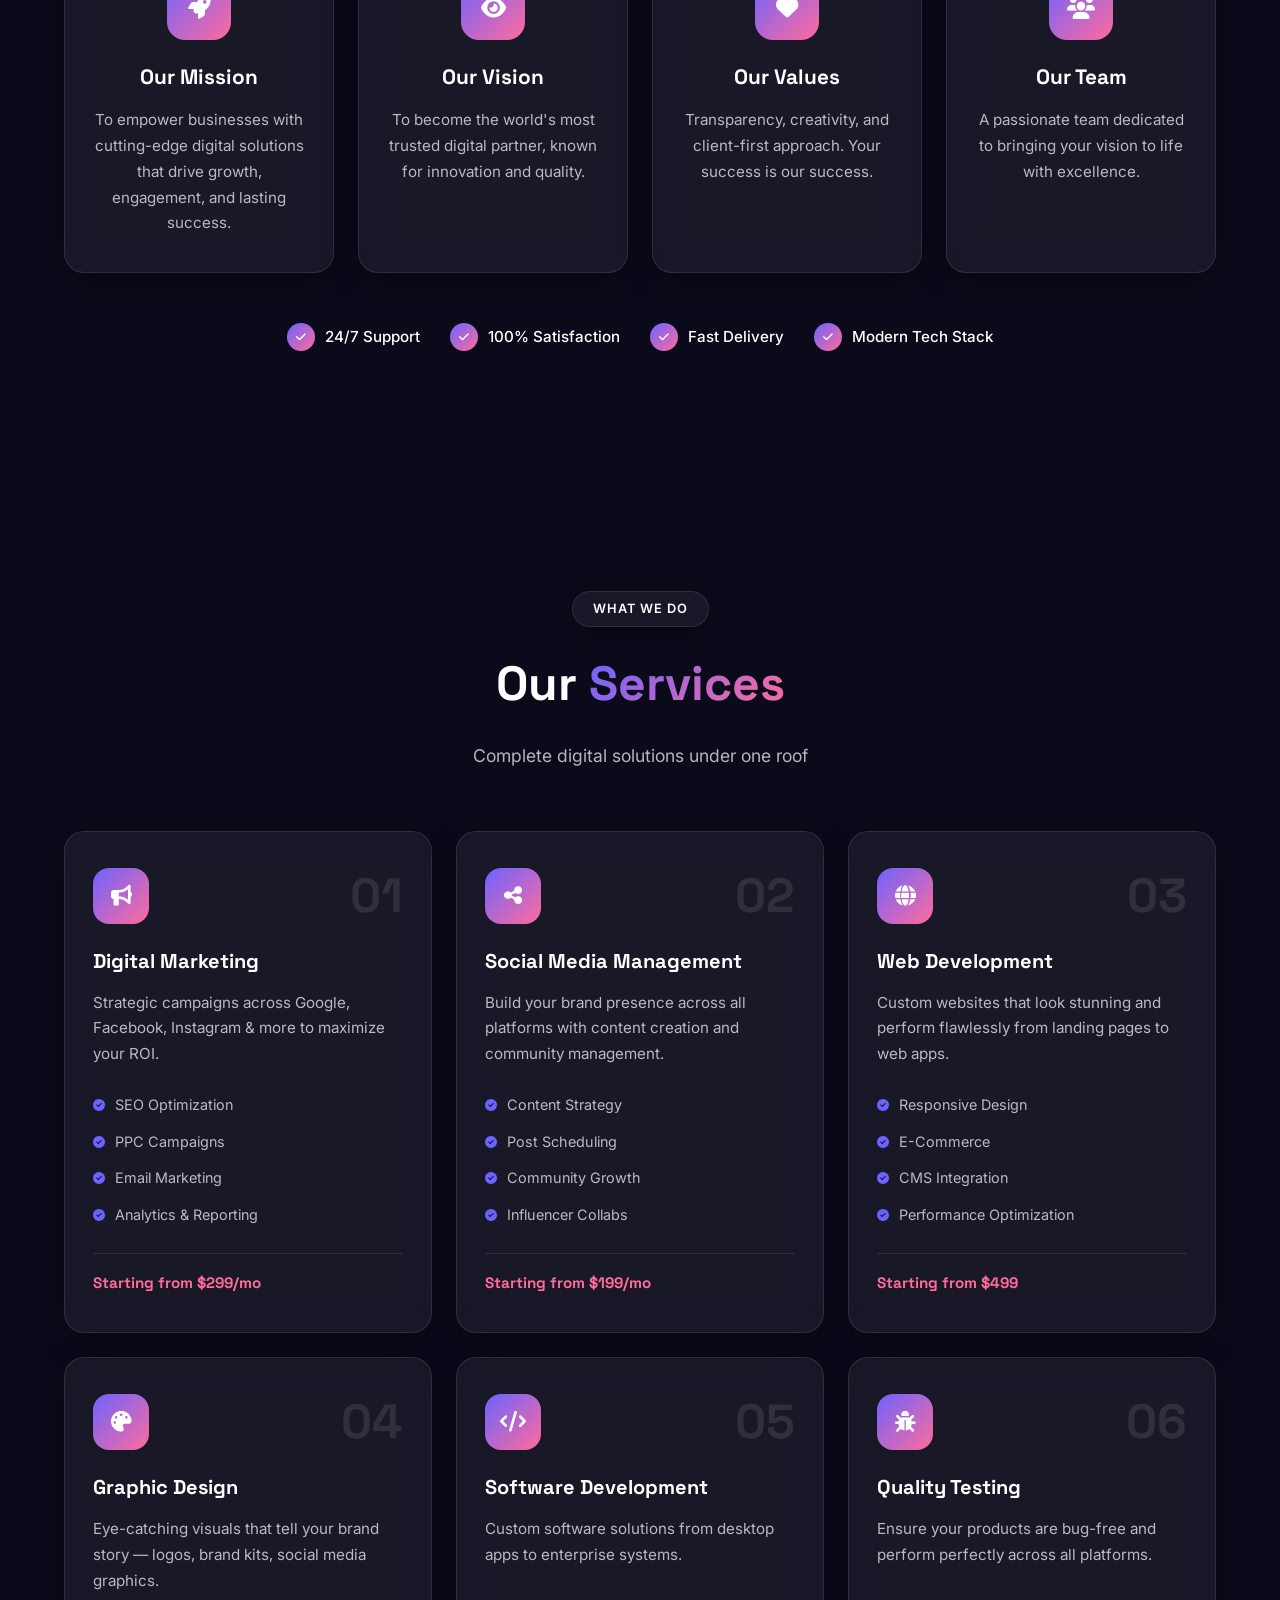
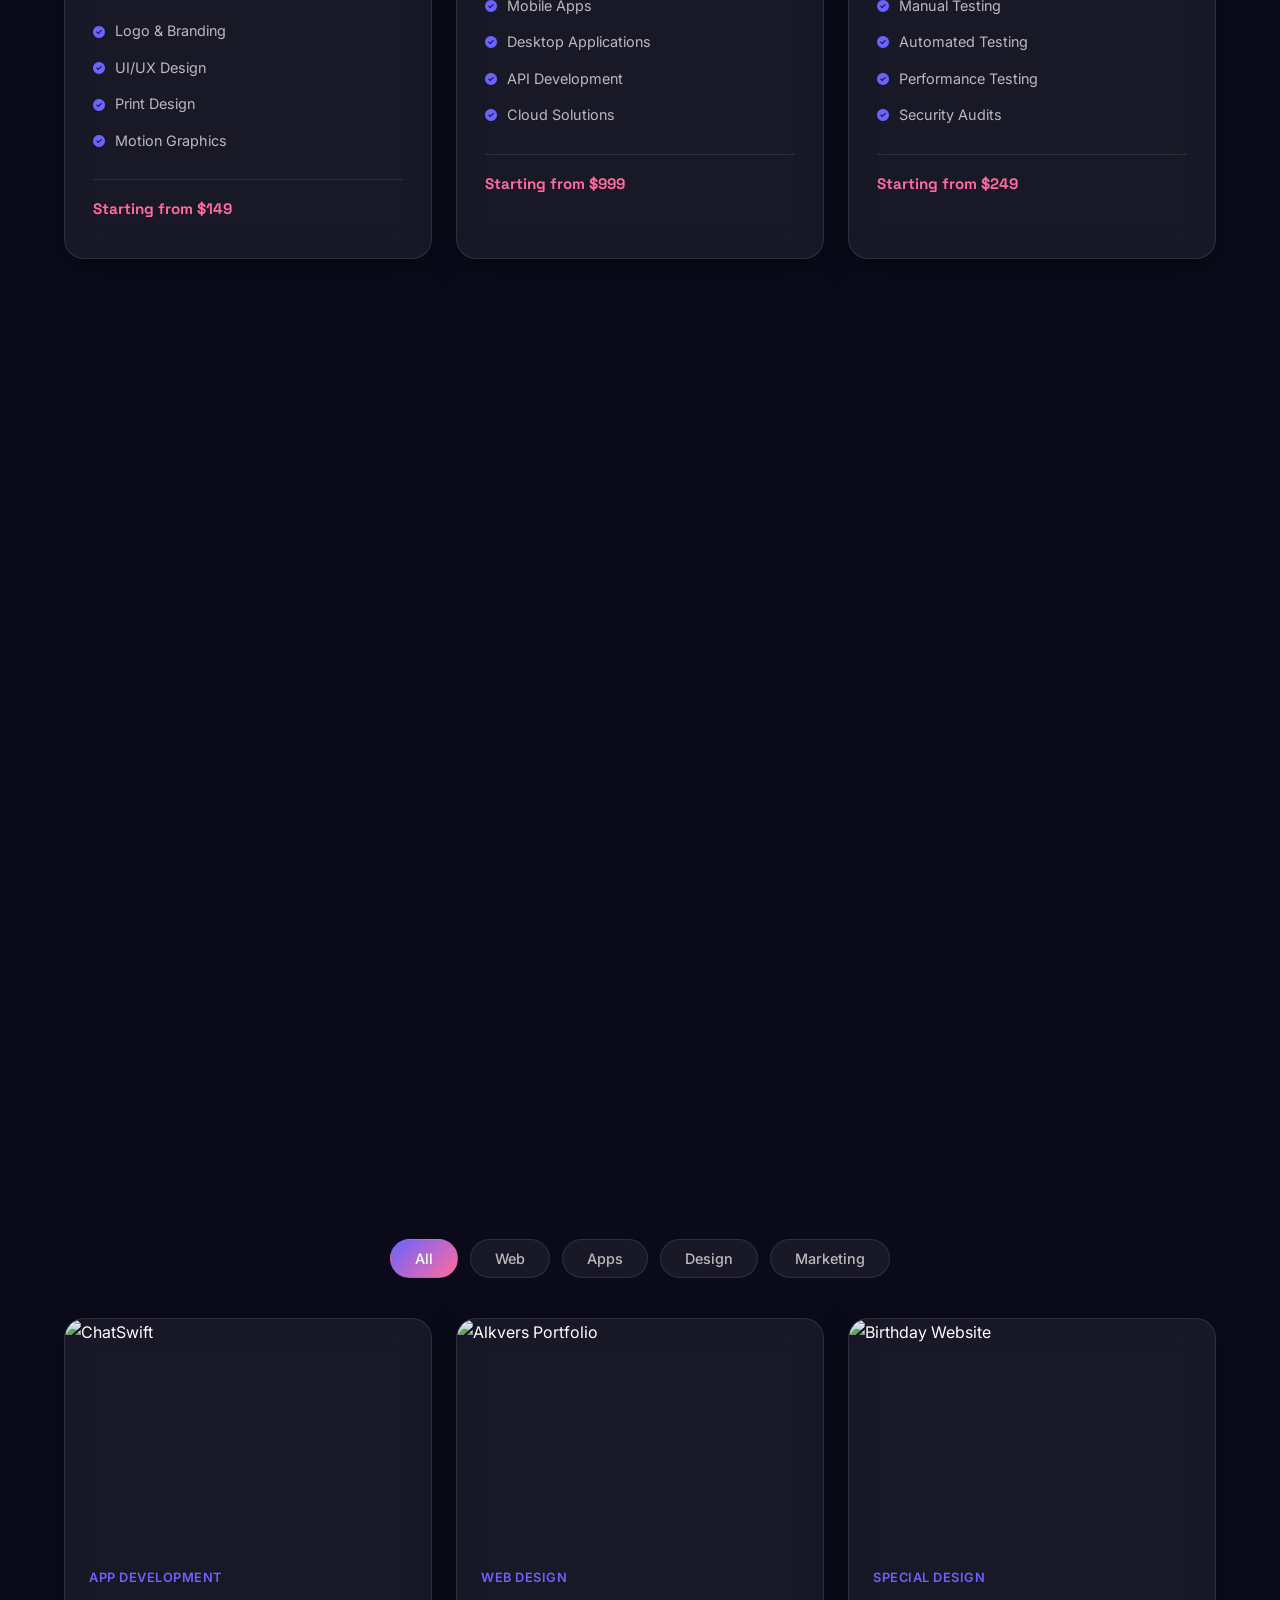
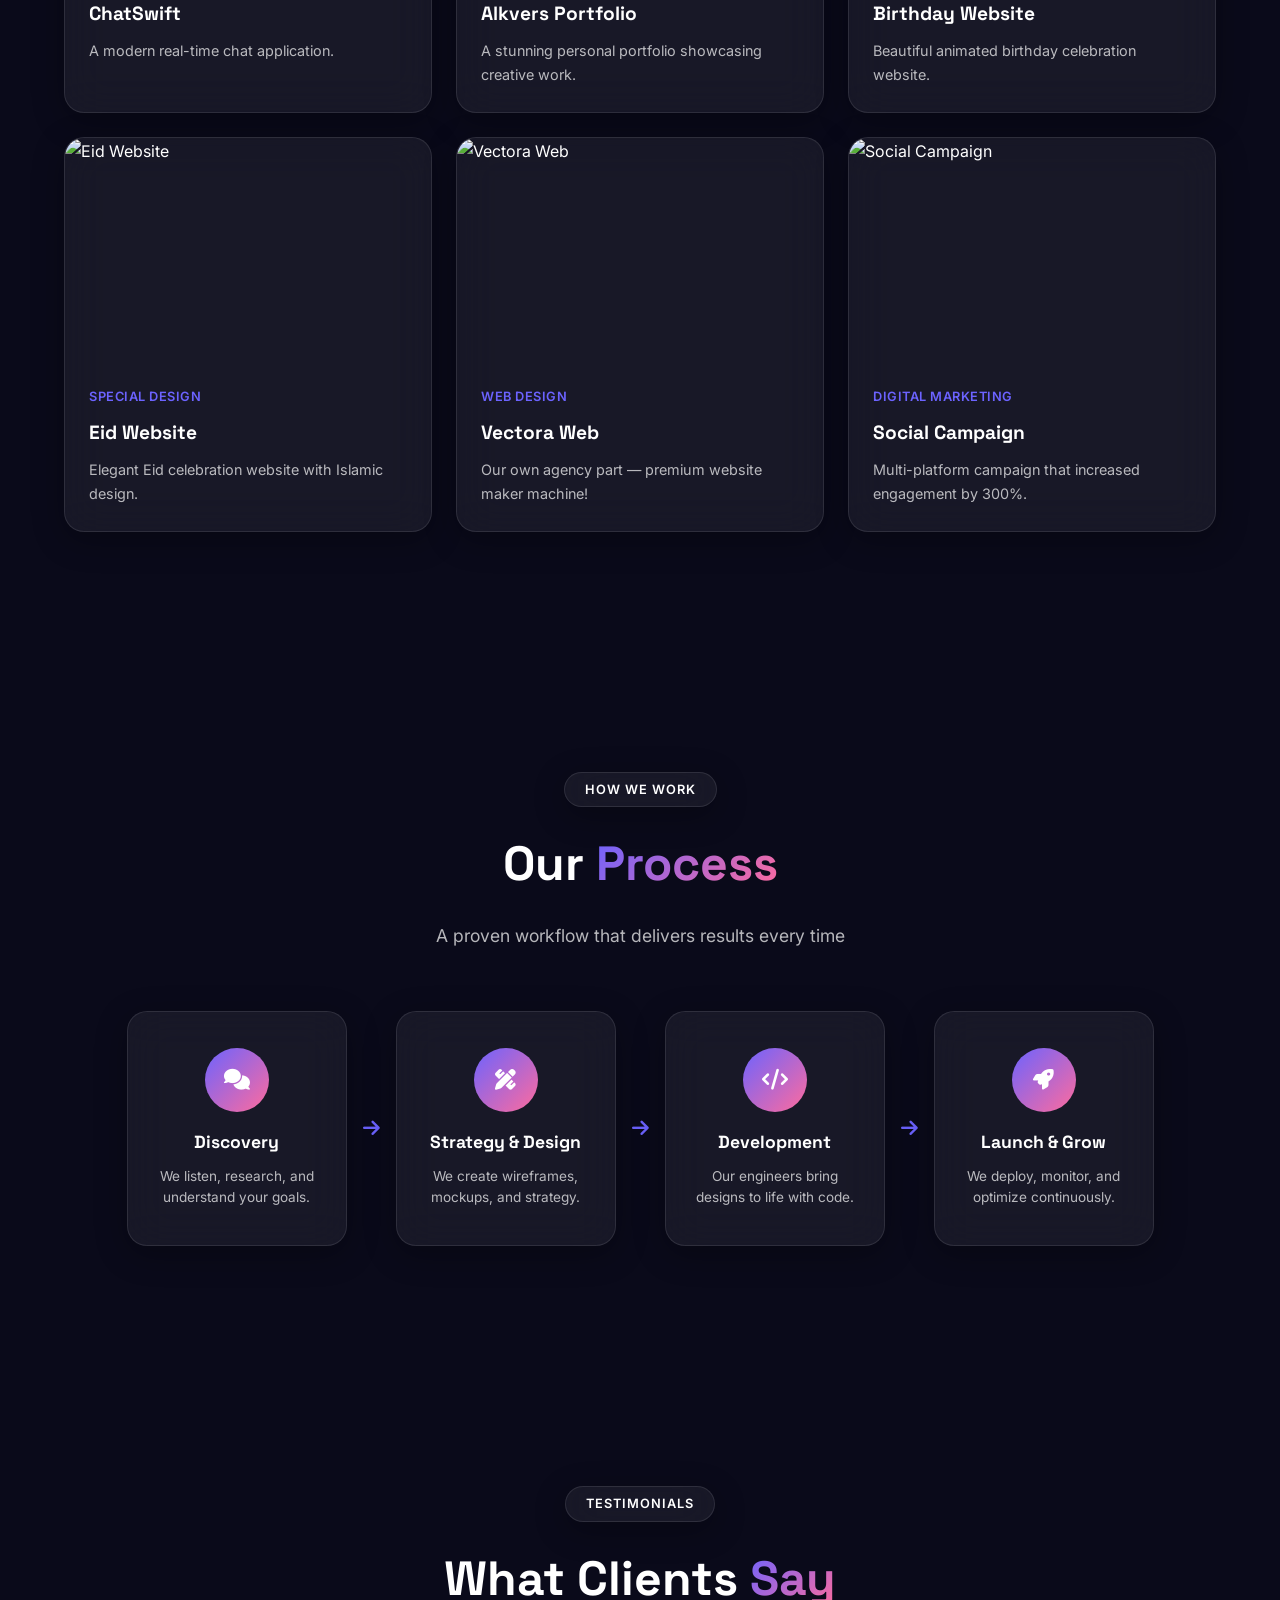
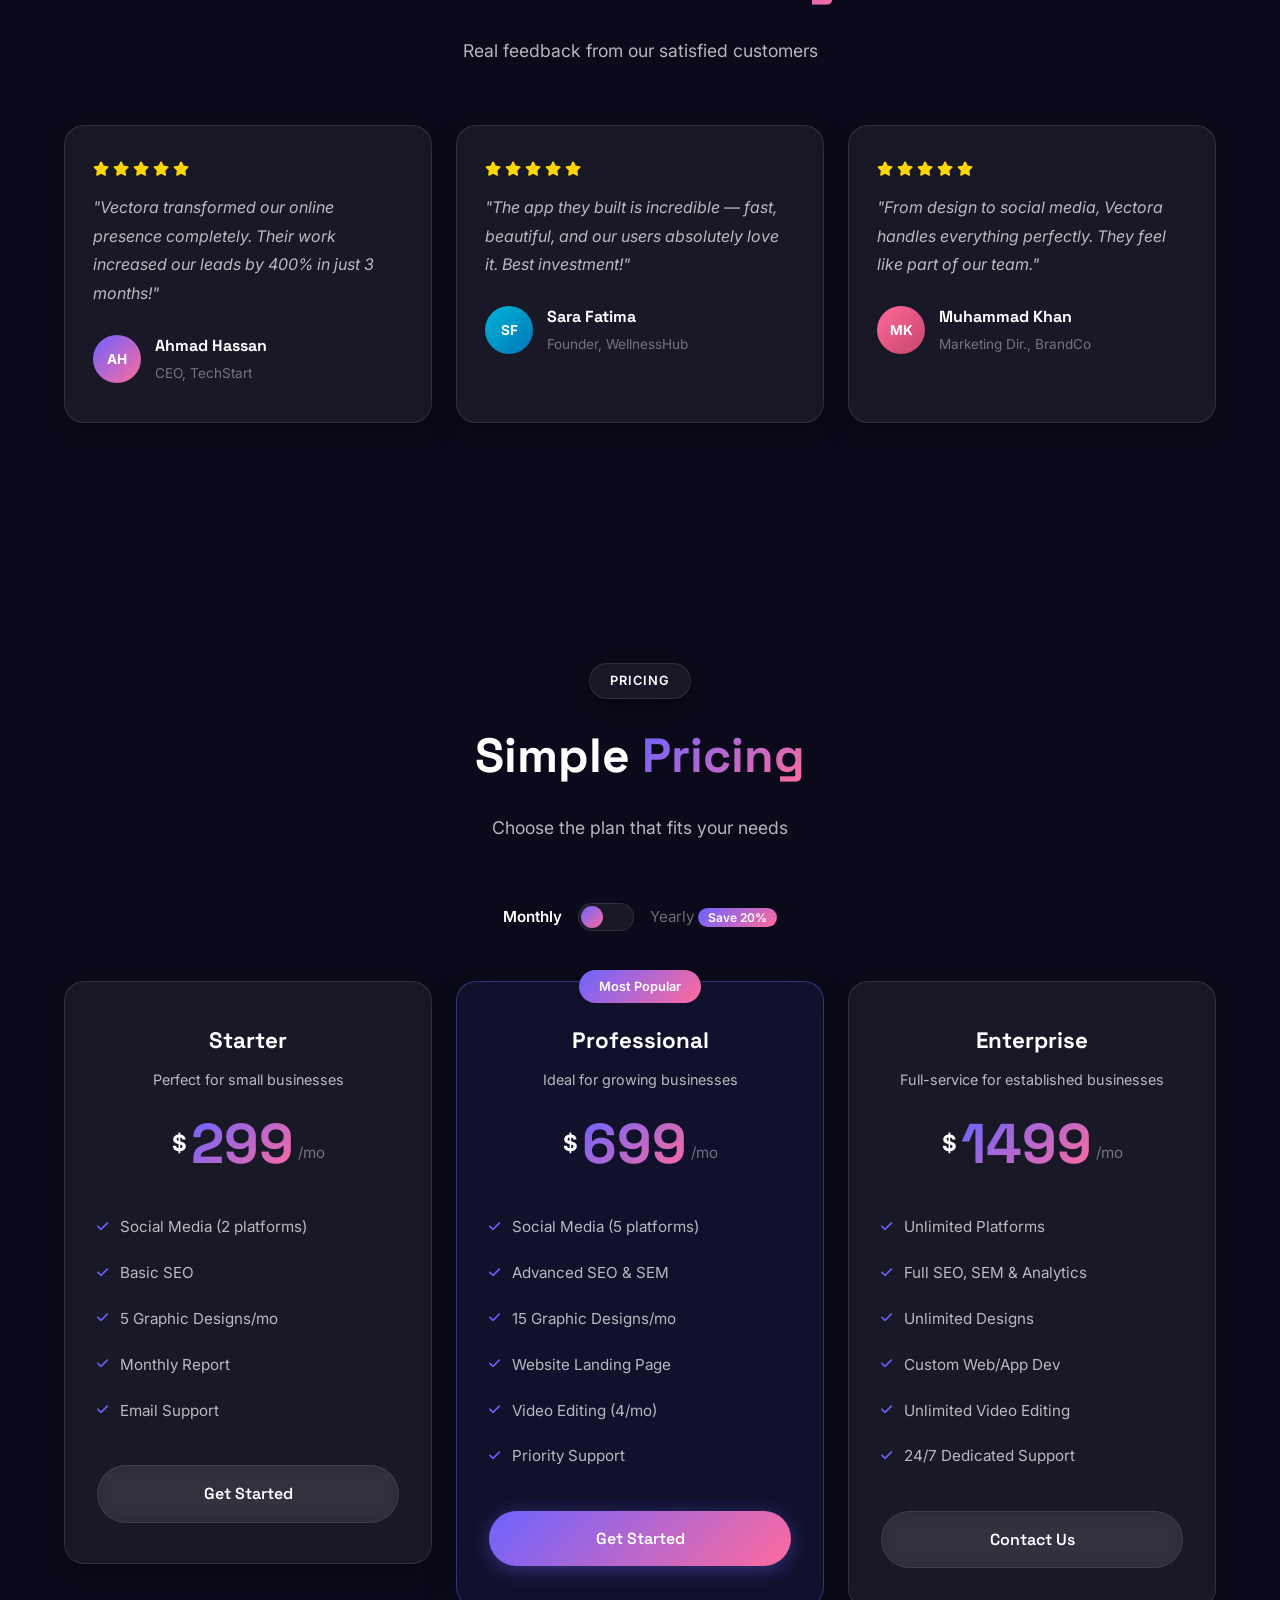
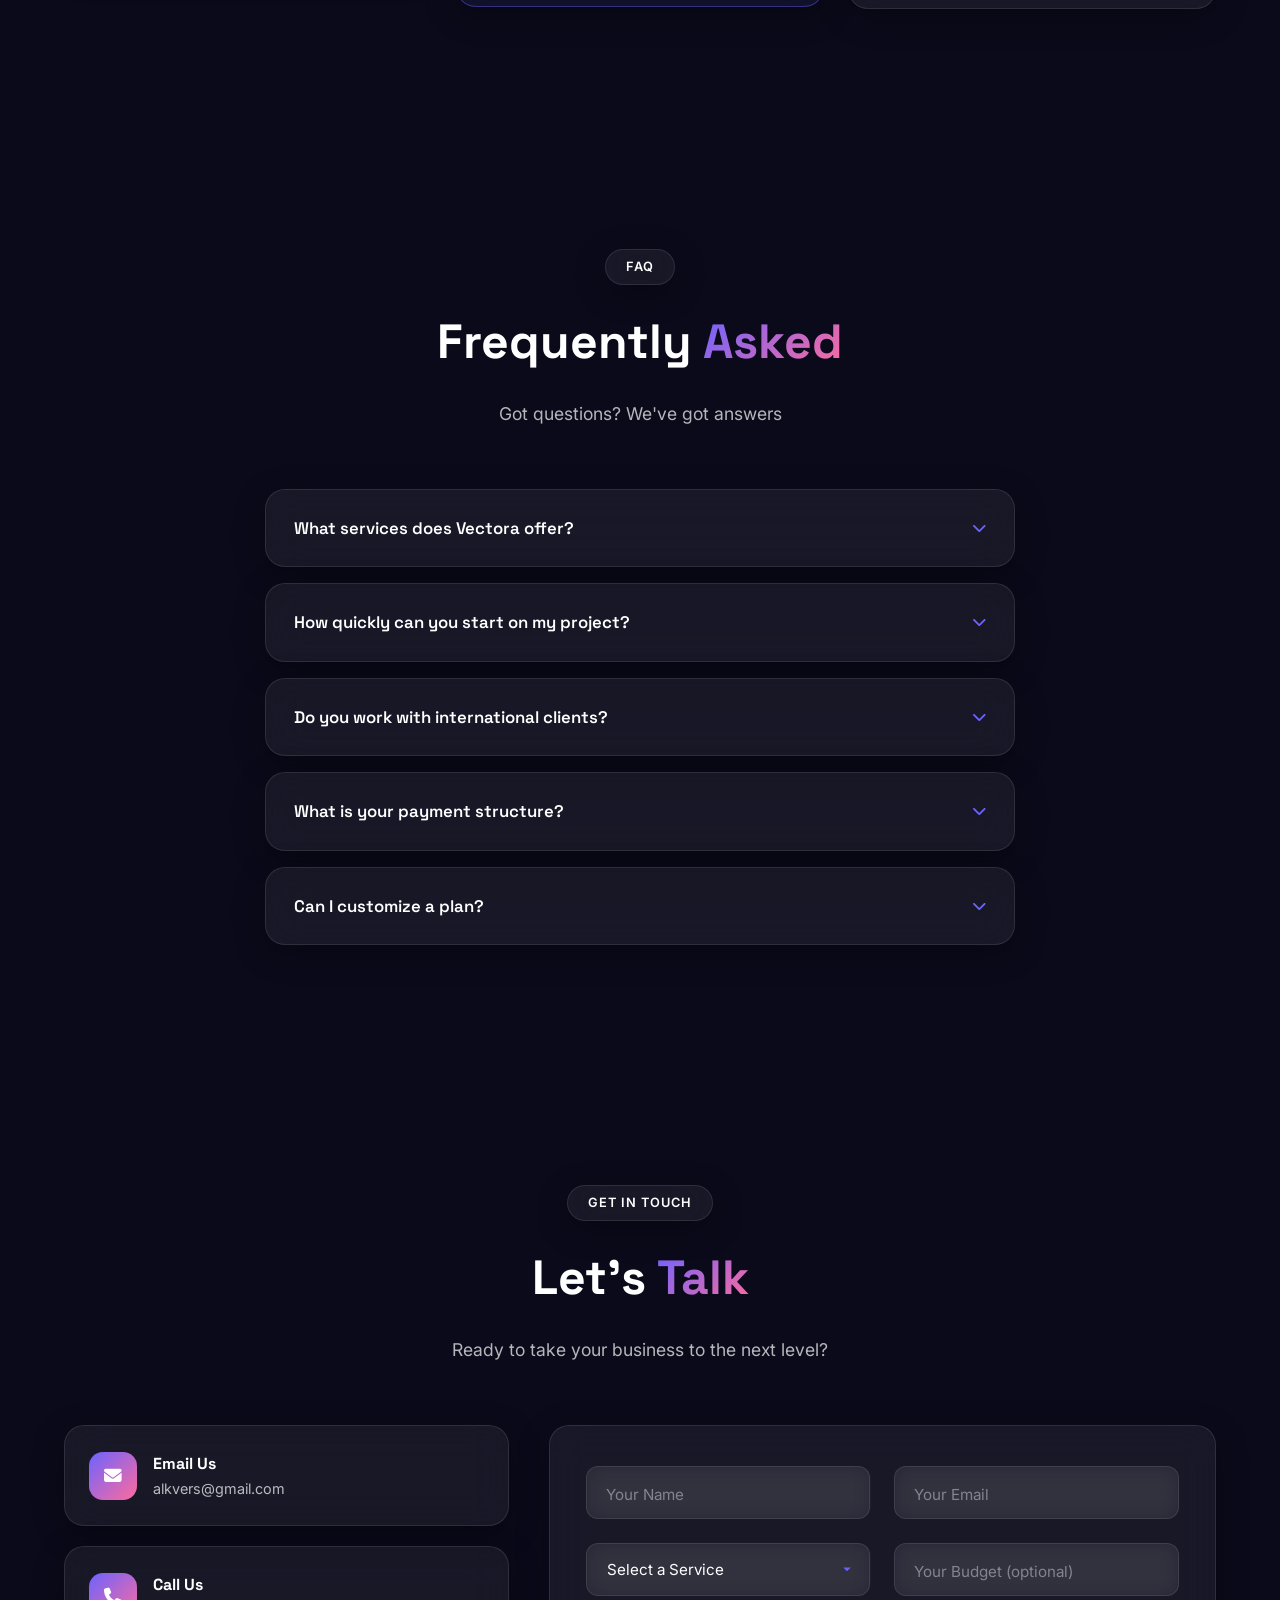
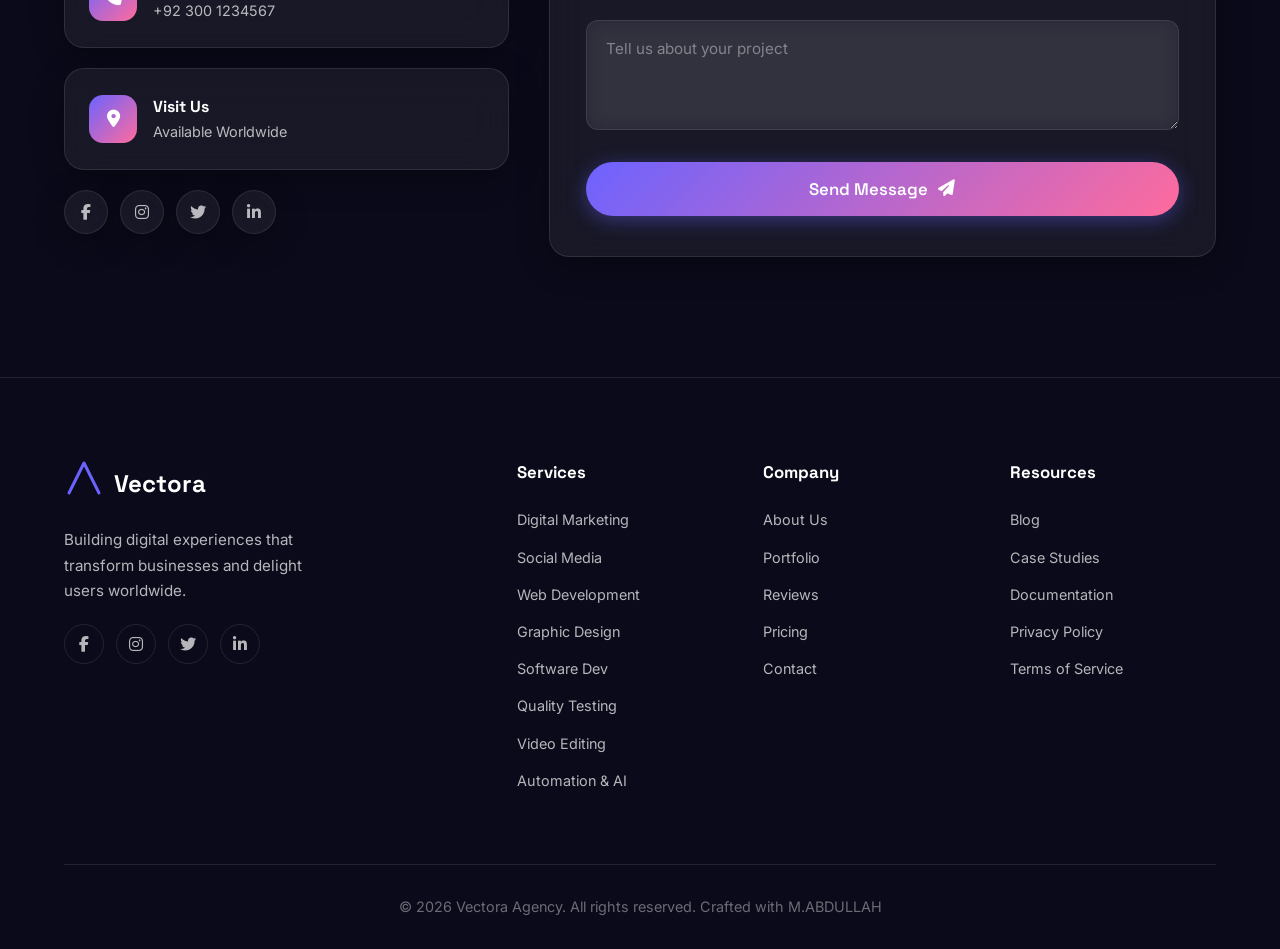
==== commit b6d86adc: "Add files via upload" ====
--- a/index.html
+++ b/index.html
@@ -371,9 +371,10 @@
                 <div class="portfolio-card glass-card" data-category="app" data-tilt><div class="portfolio-image"><img src="https://s0.wp.com/mshots/v1/https://chatswif.netlify.app?w=600" alt="ChatSwift" loading="lazy" style="width:100%;height:100%;object-fit:cover;"><div class="portfolio-overlay"><a href="https://chatswif.netlify.app" target="_blank" class="portfolio-link"><i class="fas fa-external-link-alt"></i></a></div></div><div class="portfolio-info"><span class="portfolio-category">App Development</span><h3>ChatSwift</h3><p>A modern real-time chat application.</p></div></div>
                 <div class="portfolio-card glass-card" data-category="web" data-tilt><div class="portfolio-image"><img src="https://s0.wp.com/mshots/v1/https://alkvers.netlify.app?w=600" alt="Alkvers Portfolio" loading="lazy" style="width:100%;height:100%;object-fit:cover;"><div class="portfolio-overlay"><a href="https://alkvers.netlify.app" target="_blank" class="portfolio-link"><i class="fas fa-external-link-alt"></i></a></div></div><div class="portfolio-info"><span class="portfolio-category">Web Design</span><h3>Alkvers Portfolio</h3><p>A stunning personal portfolio showcasing creative work.</p></div></div>
                 <div class="portfolio-card glass-card" data-category="design" data-tilt><div class="portfolio-image"><img src="https://s0.wp.com/mshots/v1/https://alkvers.github.io/gift?w=600" alt="Birthday Website" loading="lazy" style="width:100%;height:100%;object-fit:cover;"><div class="portfolio-overlay"><a href="https://alkvers.github.io/gift/" target="_blank" class="portfolio-link"><i class="fas fa-external-link-alt"></i></a></div></div><div class="portfolio-info"><span class="portfolio-category">Special Design</span><h3>Birthday Website</h3><p>Beautiful animated birthday celebration website.</p></div></div>
+
                 <div class="portfolio-card glass-card" data-category="design" data-tilt><div class="portfolio-image"><img src="https://s0.wp.com/mshots/v1/https://alkvers.github.io/eid?w=600" alt="Eid Website" loading="lazy" style="width:100%;height:100%;object-fit:cover;"><div class="portfolio-overlay"><a href="https://alkvers.github.io/eid" target="_blank" class="portfolio-link"><i class="fas fa-external-link-alt"></i></a></div></div><div class="portfolio-info"><span class="portfolio-category">Special Design</span><h3>Eid Website</h3><p>Elegant Eid celebration website with Islamic design.</p></div></div>
 
-                <div class="portfolio-card glass-card" data-category="web" data-tilt><div class="portfolio-image"><img src="https://s0.wp.com/mshots/v1/https://vectoraweb.netlify.app?w=600" alt="Vectora Web" loading="lazy" style="width:100%;height:100%;object-fit:cover;"><div class="portfolio-overlay"><a href="#" class="portfolio-link"><i class="fas fa-external-link-alt"></i></a></div></div><div class="portfolio-info"><span class="portfolio-category">Web Design</span><h3>Vectora Agency</h3><p>Our own agency part — premium website maker machine!</p></div></div>
+                <div class="portfolio-card glass-card" data-category="web" data-tilt><div class="portfolio-image"><img src="https://s0.wp.com/mshots/v1/https://vectoraweb.netlify.app?w=600" alt="Vectora Web" loading="lazy" style="width:100%;height:100%;object-fit:cover;"><div class="portfolio-overlay"><a href="https://vectoraweb.netlify.app" target="_blank"  class="portfolio-link"><i class="fas fa-external-link-alt"></i></a></div></div><div class="portfolio-info"><span class="portfolio-category">Web Design</span><h3>Vectora Web</h3><p>Our own agency part — premium website maker machine!</p></div></div>
 
                 <div class="portfolio-card glass-card" data-category="marketing" data-tilt><div class="portfolio-image"><img src="https://s0.wp.com/mshots/v1/https://chatswif.netlify.app?w=600" alt="Social Campaign" loading="lazy" style="width:100%;height:100%;object-fit:cover;"><div class="portfolio-overlay"><a href="#" class="portfolio-link"><i class="fas fa-external-link-alt"></i></a></div></div><div class="portfolio-info"><span class="portfolio-category">Digital Marketing</span><h3>Social Campaign</h3><p>Multi-platform campaign that increased engagement by 300%.</p></div></div>
             </div>
